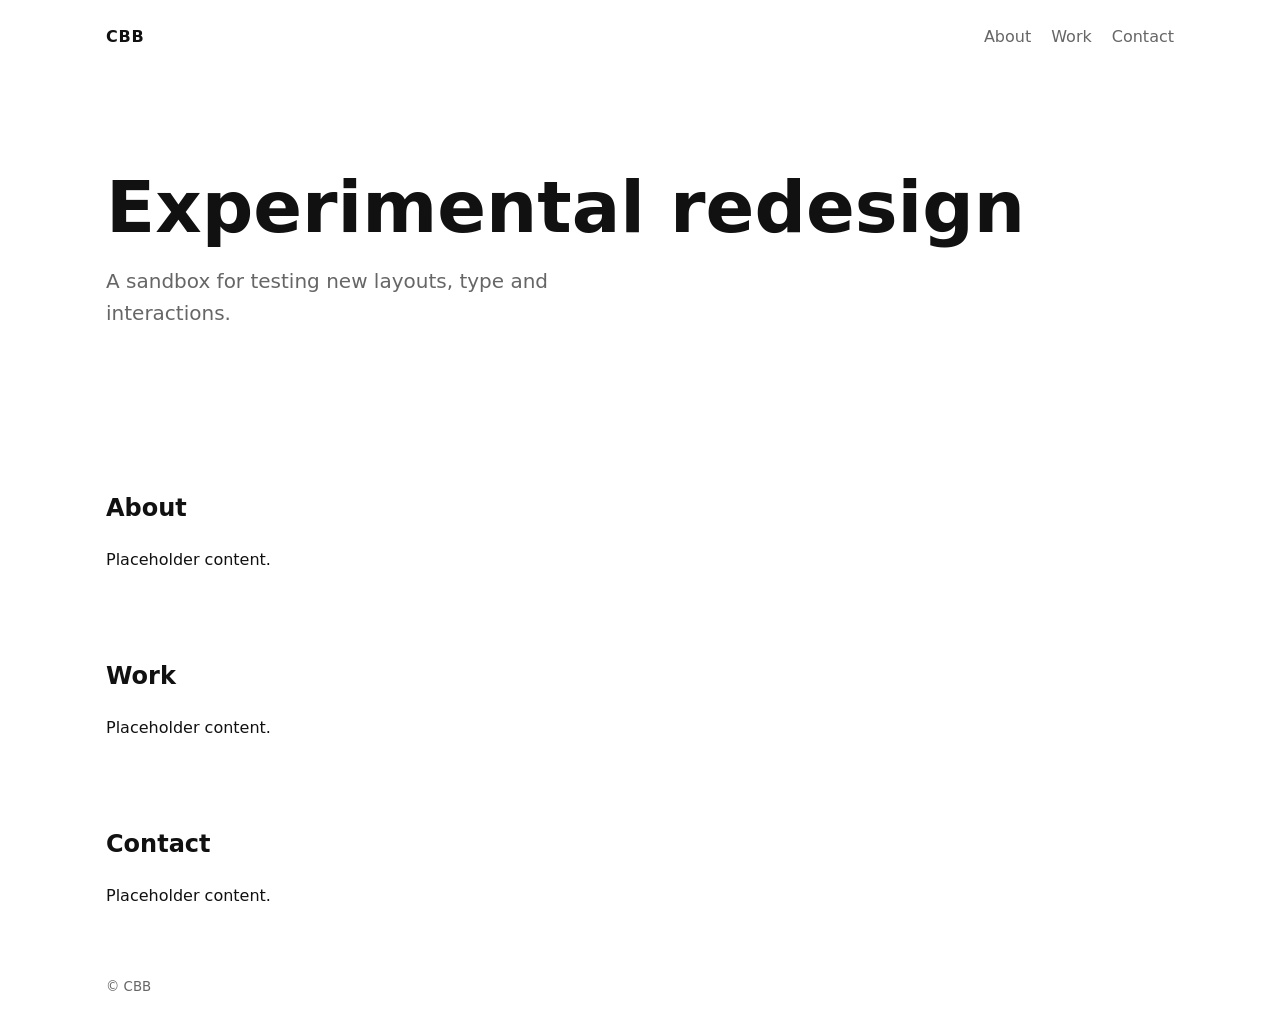
==== index.html @ b28c10e6 "Add starter scaffold for CBB redesign Co-Authored-By: Claude Opus 5.5 <noreply@anthropic.com> Claude" ====
<!doctype html>
<html lang="en">
<head>
  <meta charset="utf-8">
  <meta name="viewport" content="width=device-width, initial-scale=1">
  <title>CBB — Redesign</title>
  <meta name="description" content="Experimental website redesign.">
  <link rel="stylesheet" href="assets/css/styles.css">
</head>
<body>
  <header class="site-header">
    <a class="logo" href="/">CBB</a>
    <nav>
      <a href="#about">About</a>
      <a href="#work">Work</a>
      <a href="#contact">Contact</a>
    </nav>
  </header>

  <main>
    <section class="hero">
      <h1>Experimental redesign</h1>
      <p>A sandbox for testing new layouts, type and interactions.</p>
    </section>
    <section id="about" class="section"><h2>About</h2><p>Placeholder content.</p></section>
    <section id="work" class="section"><h2>Work</h2><p>Placeholder content.</p></section>
    <section id="contact" class="section"><h2>Contact</h2><p>Placeholder content.</p></section>
  </main>

  <footer class="site-footer"><small>&copy; <span id="year"></span> CBB</small></footer>
  <script src="assets/js/main.js" defer></script>
</body>
</html>
---- assets/css/styles.css ----
:root {
  --bg: #ffffff;
  --fg: #111111;
  --muted: #666666;
  --accent: #3a5bff;
  --max: 1100px;
  --font: system-ui, -apple-system, "Segoe UI", Roboto, sans-serif;
}
@media (prefers-color-scheme: dark) {
  :root { --bg: #0f0f10; --fg: #f2f2f2; --muted: #9a9a9a; }
}
*, *::before, *::after { box-sizing: border-box; }
body { margin: 0; font-family: var(--font); background: var(--bg); color: var(--fg); line-height: 1.6; }
a { color: inherit; }
.site-header, .section, .hero, .site-footer { max-width: var(--max); margin: 0 auto; padding: 1.5rem 1rem; }
.site-header { display: flex; justify-content: space-between; align-items: center; }
.site-header nav { display: flex; gap: 1.25rem; }
.site-header nav a { text-decoration: none; color: var(--muted); }
.site-header nav a:hover { color: var(--accent); }
.logo { font-weight: 800; text-decoration: none; letter-spacing: .05em; }
.hero { padding-block: 6rem; }
.hero h1 { font-size: clamp(2.25rem, 6vw, 4.5rem); line-height: 1.05; margin: 0 0 1rem; }
.hero p { color: var(--muted); font-size: 1.25rem; max-width: 40ch; }
.site-footer { color: var(--muted); }
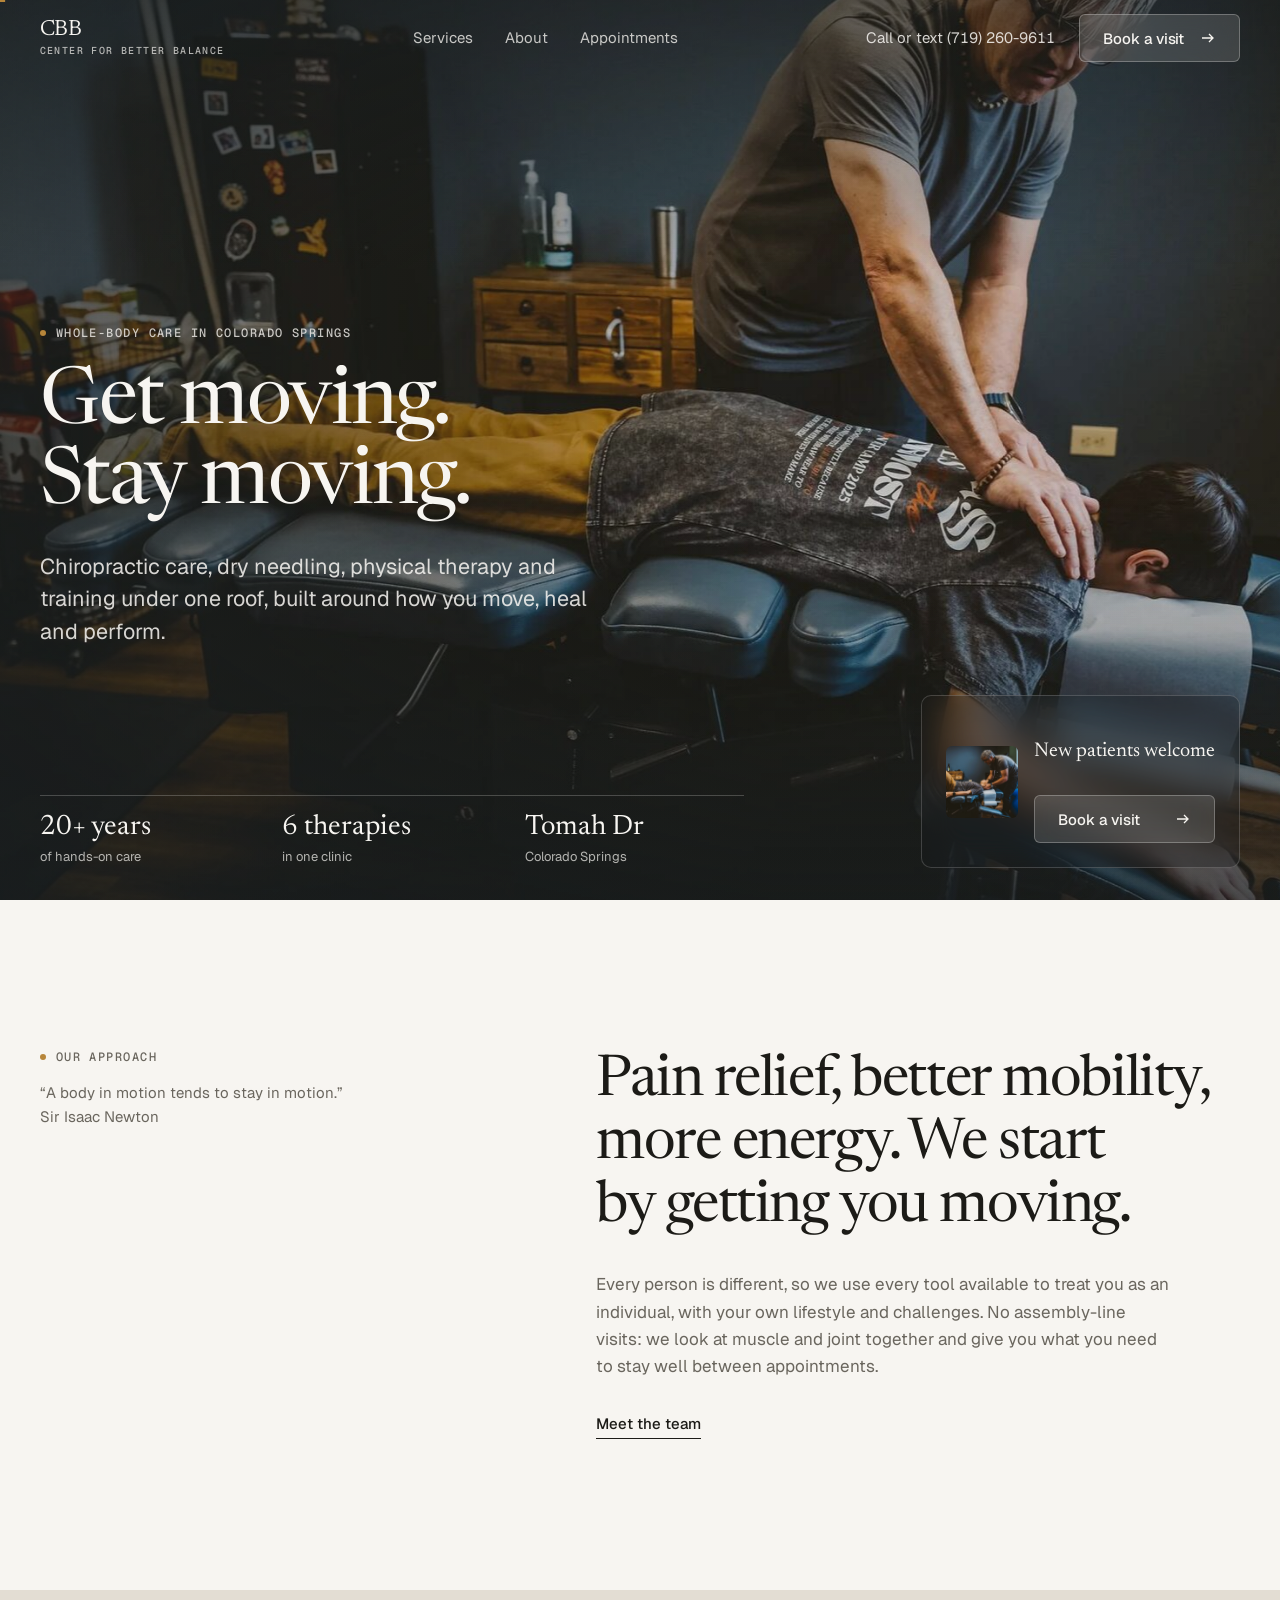
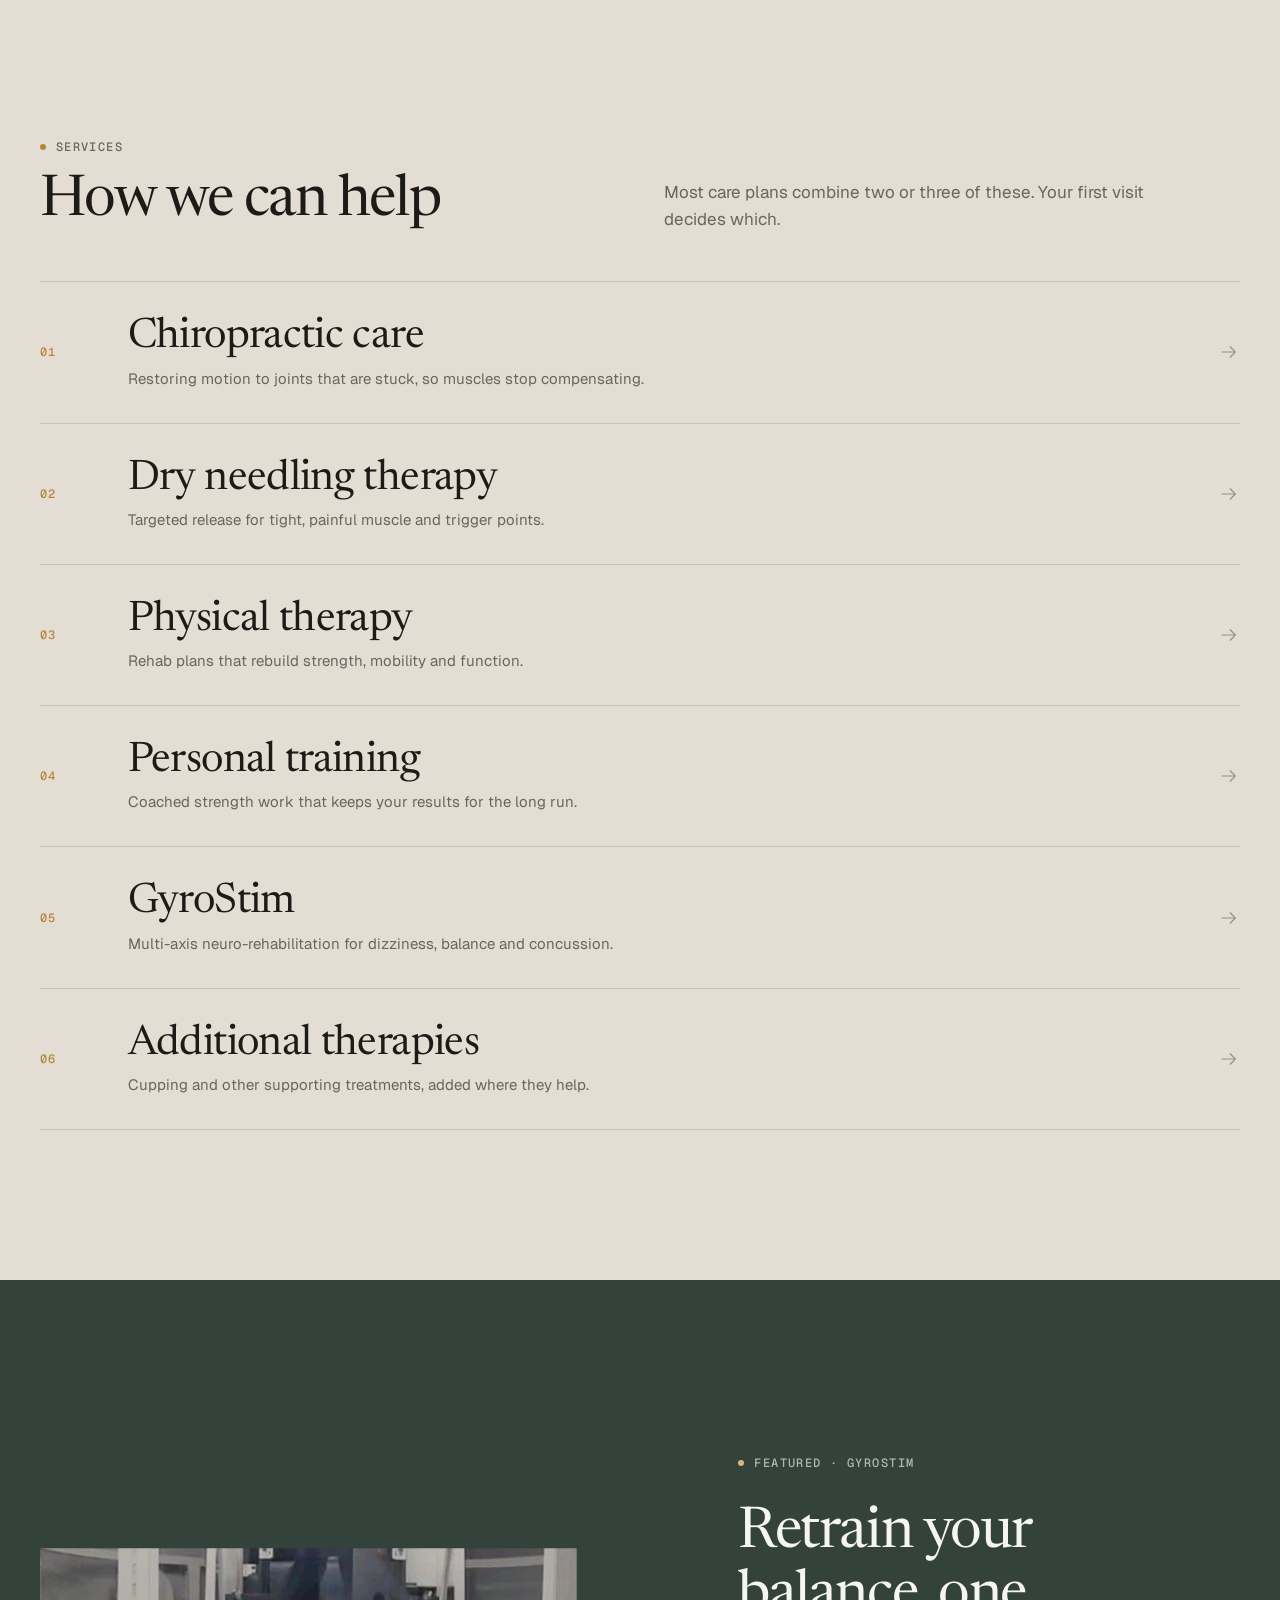
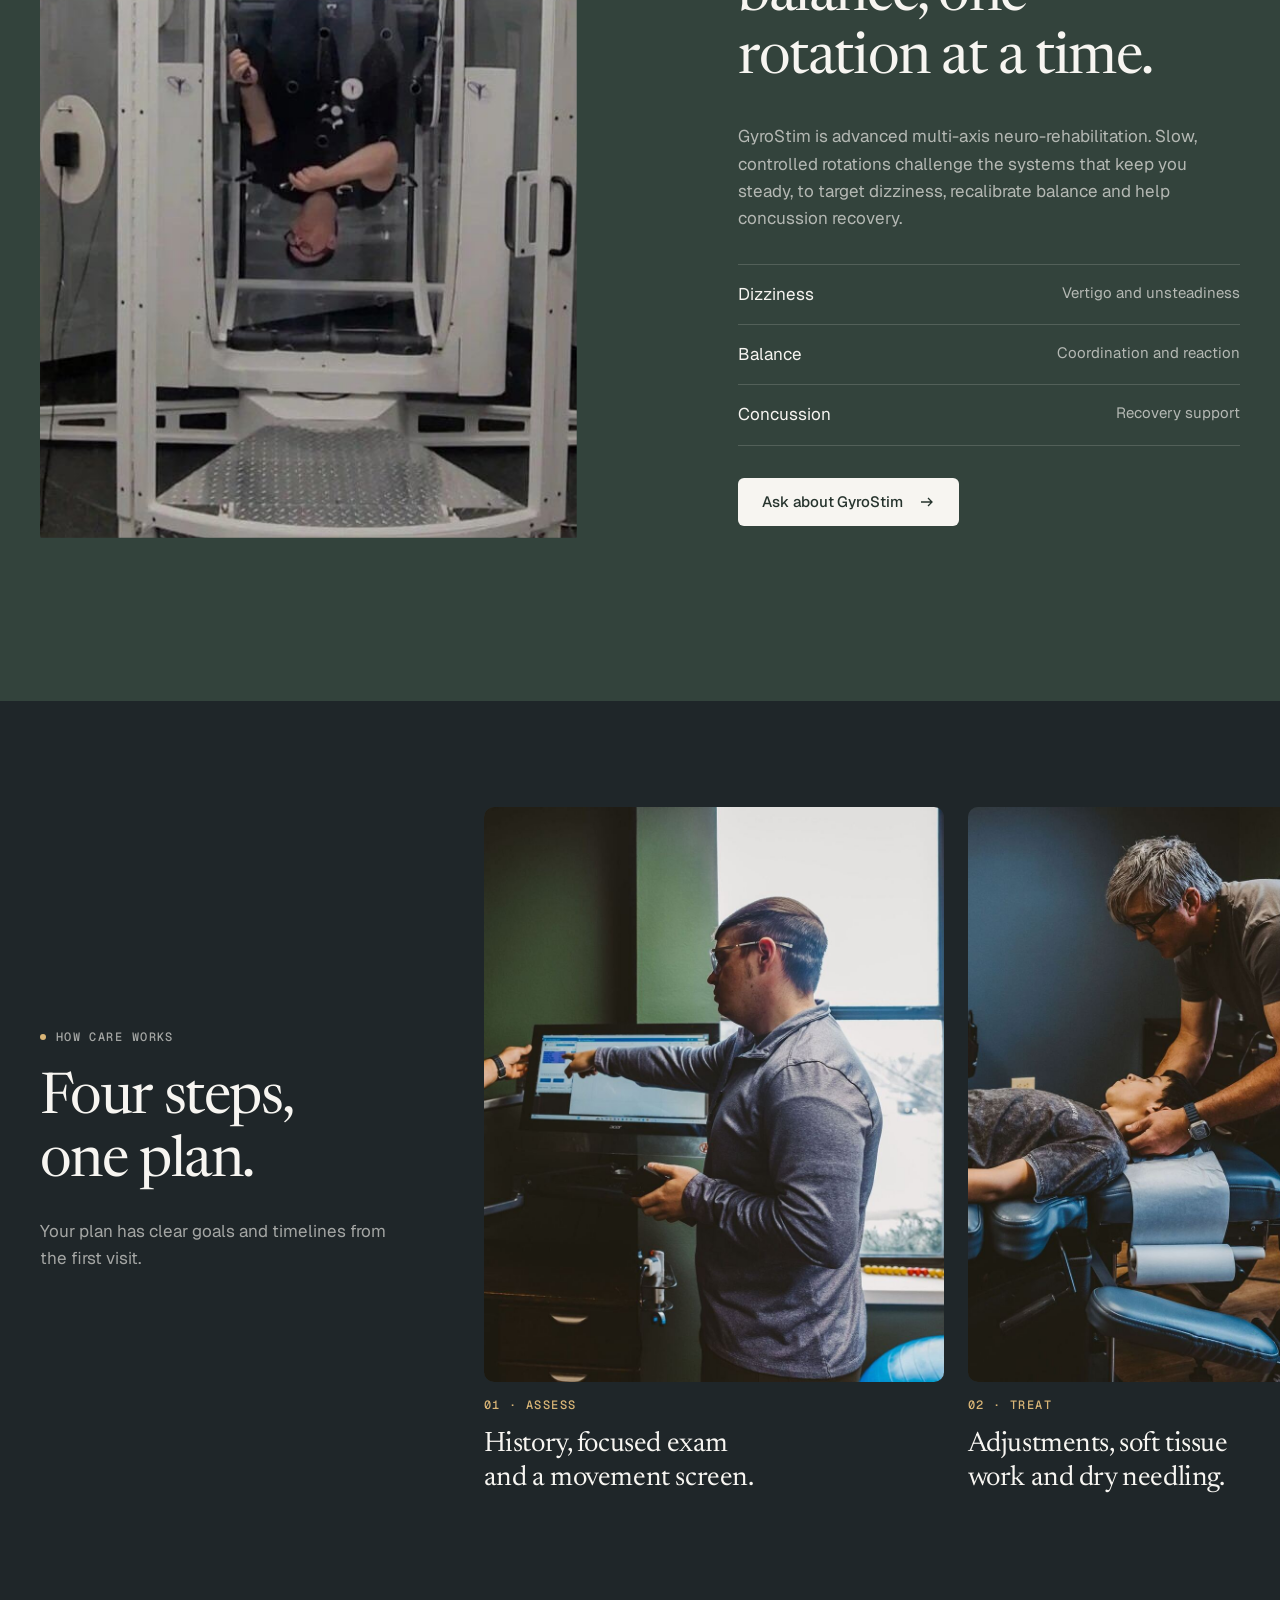
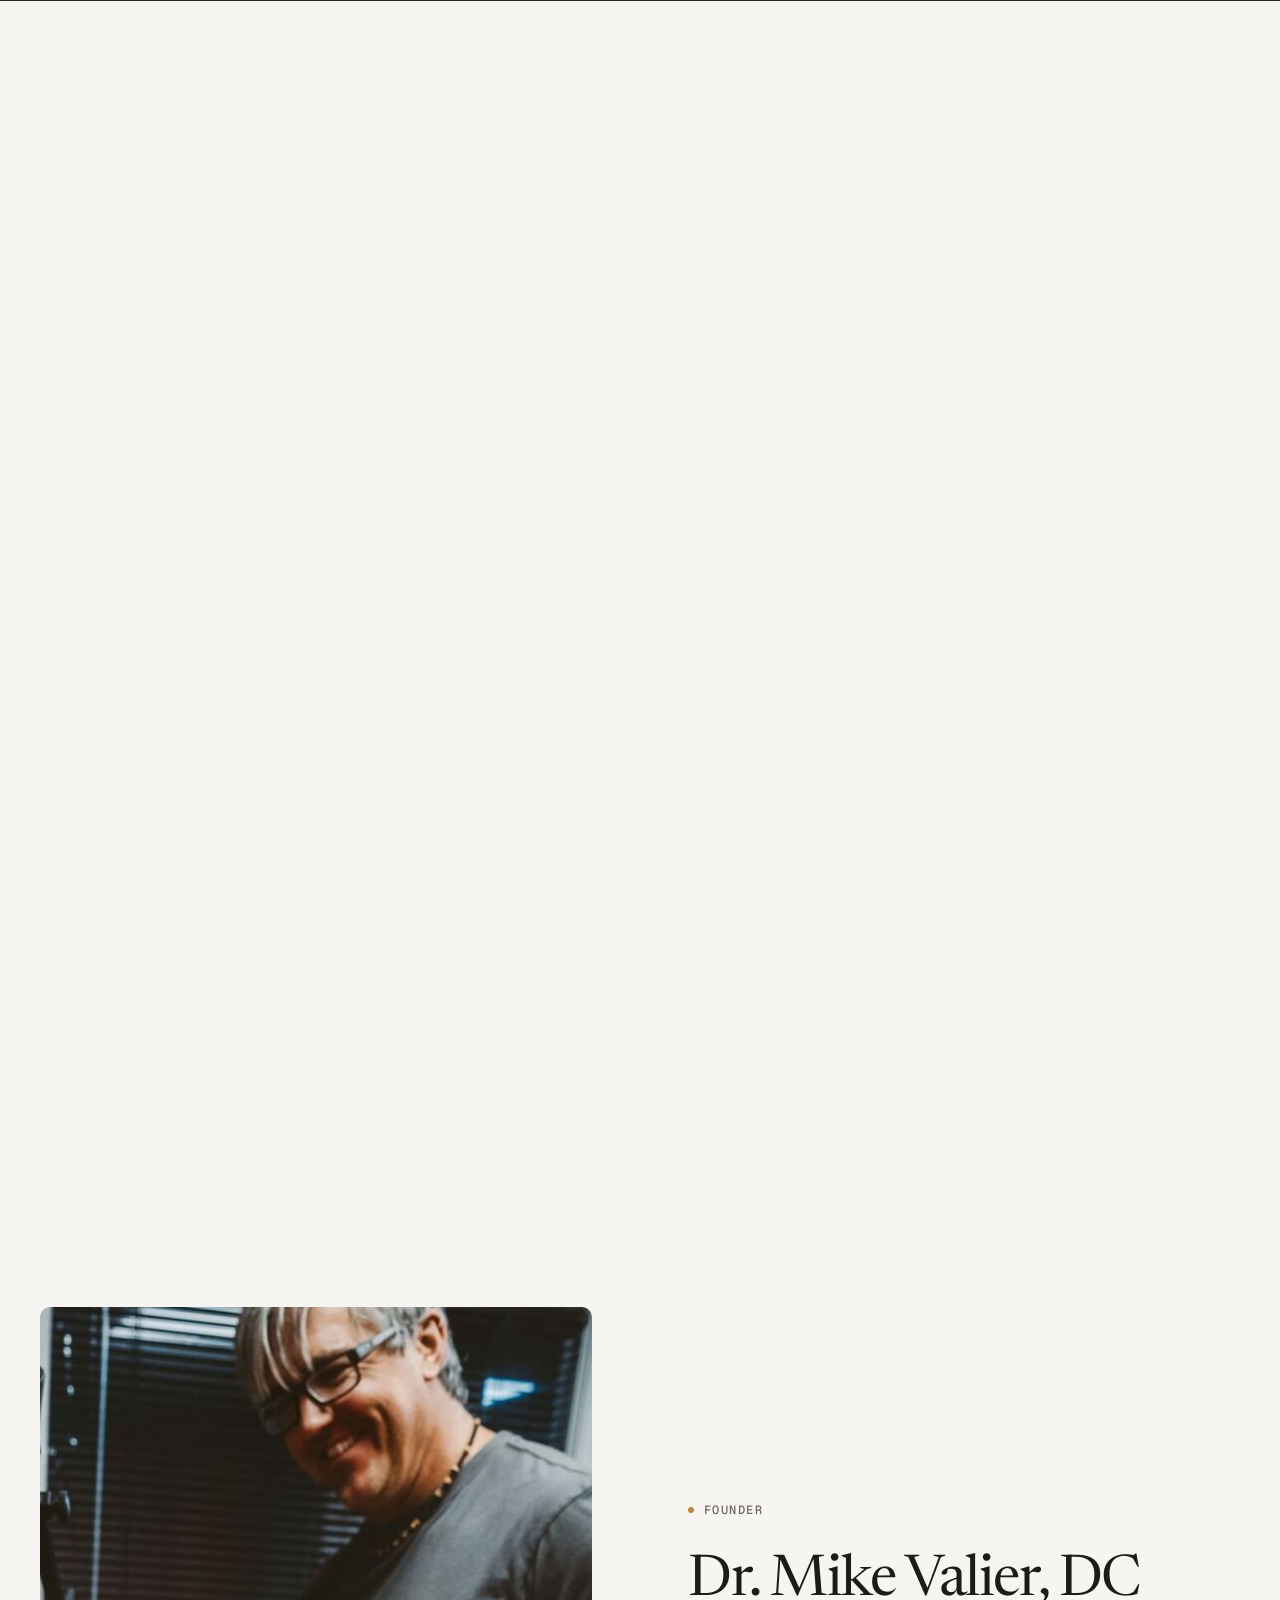
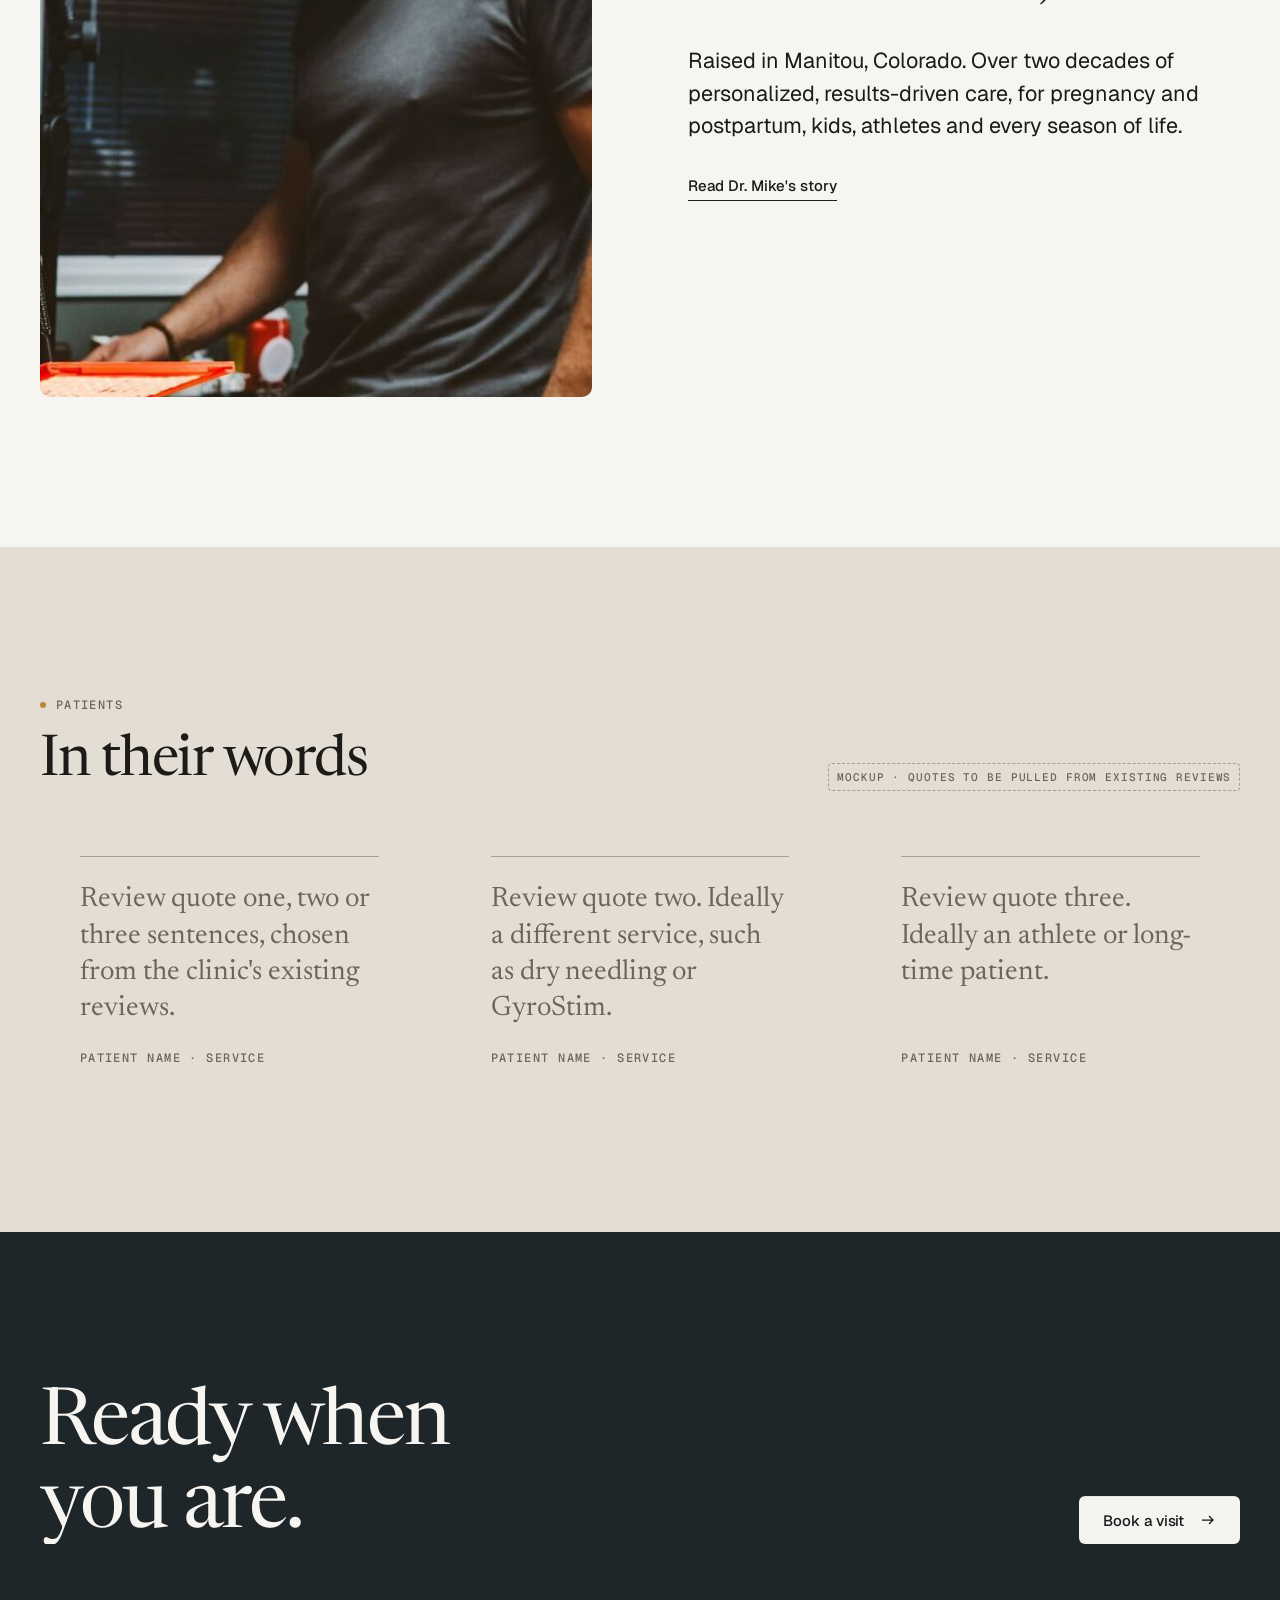
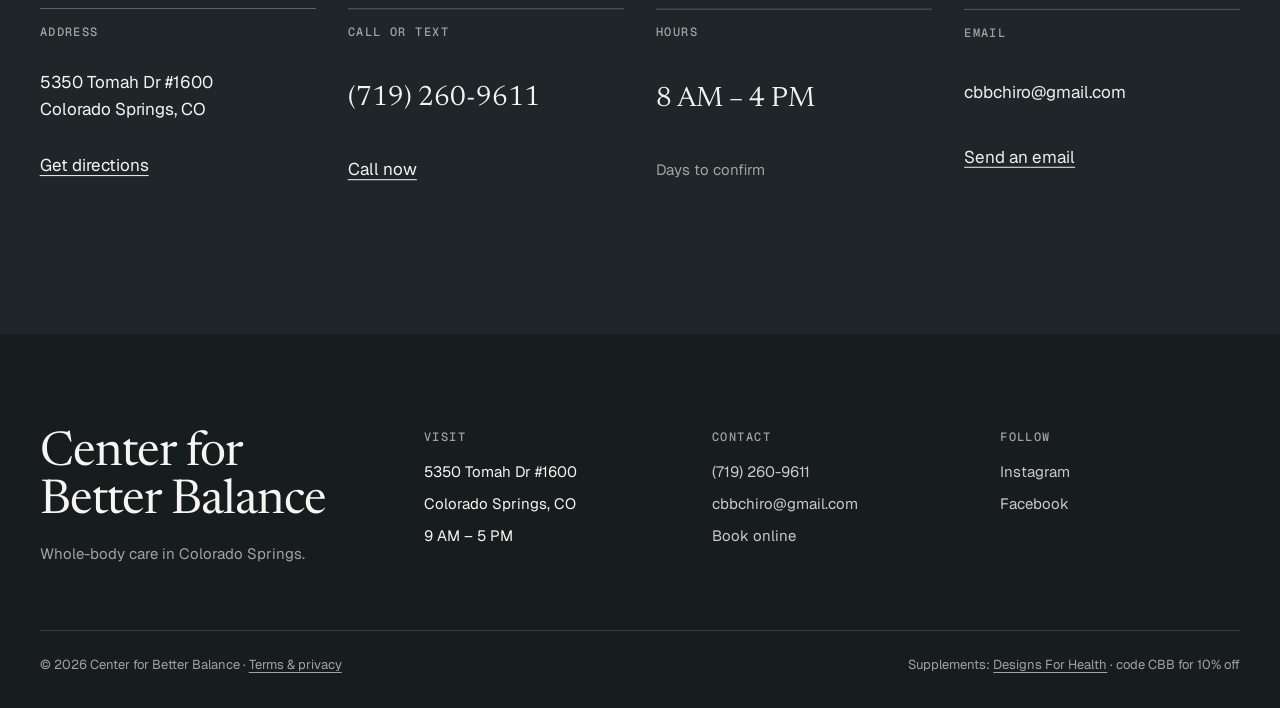
==== commit 3ca5a0e3: "Mock up Home, About and Appointments pages Built from the planning decisions: still-photo hero, serv" ====
--- a/index.html
+++ b/index.html
@@ -1,33 +1,208 @@
 <!doctype html>
-<html lang="en">
+<html lang="en" class="js-motion">
 <head>
   <meta charset="utf-8">
   <meta name="viewport" content="width=device-width, initial-scale=1">
-  <title>CBB — Redesign</title>
-  <meta name="description" content="Experimental website redesign.">
-  <link rel="stylesheet" href="assets/css/styles.css">
+  <title>Center for Better Balance · Colorado Springs</title>
+  <meta name="description" content="Whole-body chiropractic care, dry needling, physical therapy and personal training in Colorado Springs.">
+  <meta name="robots" content="noindex">
+  <link rel="preconnect" href="https://fonts.googleapis.com">
+  <link rel="preconnect" href="https://fonts.gstatic.com" crossorigin>
+  <link href="https://fonts.googleapis.com/css2?family=Geist:wght@400;500&family=Geist+Mono:wght@500&family=Newsreader:ital,opsz,wght@0,6..72,400;1,6..72,400&display=swap" rel="stylesheet">
+  <link rel="stylesheet" href="/assets/vendor/lenis.css">
+  <link rel="stylesheet" href="/assets/css/tokens.css">
+  <link rel="stylesheet" href="/assets/css/base.css">
+  <link rel="stylesheet" href="/assets/css/site.css">
+  <script>setTimeout(() => { if (!window.CBBMotionReady) document.documentElement.classList.remove('js-motion'); }, 2500);</script>
 </head>
 <body>
-  <header class="site-header">
-    <a class="logo" href="/">CBB</a>
-    <nav>
-      <a href="#about">About</a>
-      <a href="#work">Work</a>
-      <a href="#contact">Contact</a>
+  <a class="skip" href="#main">Skip to content</a>
+  <div class="progress" aria-hidden="true"></div>
+
+  <header class="nav nav--on-dark">
+    <a class="nav__brand" href="/">CBB<small>Center for Better Balance</small></a>
+    <nav class="nav__links" aria-label="Main">
+      <a href="/#services">Services</a>
+      <a href="/about">About</a>
+      <a href="/appointments">Appointments</a>
     </nav>
+    <div class="nav__right">
+      <a class="nav__phone" href="tel:+17192609611">Call or text (719) 260-9611</a>
+      <a class="btn btn--glass" href="/appointments#book">Book a visit <svg class="btn__icon" viewBox="0 0 16 16" fill="none" stroke="currentColor" stroke-width="1.3" aria-hidden="true"><path d="M2 8h11M9 4l4 4-4 4"/></svg></a>
+      <button class="nav__menu" type="button" aria-label="Menu" aria-expanded="false" aria-controls="drawer"><span></span></button>
+    </div>
   </header>
-
-  <main>
+  <div class="drawer" id="drawer">
+    <nav aria-label="Mobile">
+      <a href="/">Home</a><a href="/#services">Services</a><a href="/about">About</a><a href="/appointments">Appointments</a>
+    </nav>
+    <div class="drawer__foot">
+      <a class="btn" href="/appointments#book" style="--_bg: var(--plaster-50); --_fg: var(--ink-900)">Book a visit <svg class="btn__icon" viewBox="0 0 16 16" fill="none" stroke="currentColor" stroke-width="1.3" aria-hidden="true"><path d="M2 8h11M9 4l4 4-4 4"/></svg></a>
+      <a class="t-lead" href="tel:+17192609611" style="color: inherit">Call or text (719) 260-9611</a>
+    </div>
+  </div>
+
+  <main id="main">
+    <!-- 01 HERO -->
     <section class="hero">
-      <h1>Experimental redesign</h1>
-      <p>A sandbox for testing new layouts, type and interactions.</p>
-    </section>
-    <section id="about" class="section"><h2>About</h2><p>Placeholder content.</p></section>
-    <section id="work" class="section"><h2>Work</h2><p>Placeholder content.</p></section>
-    <section id="contact" class="section"><h2>Contact</h2><p>Placeholder content.</p></section>
+      <div class="hero__media"><img data-parallax="0.1" src="/assets/img/interior/table-adjust.jpg" alt="Dr. Mike Valier adjusting a patient's back on a navy treatment table"></div>
+      <div class="container hero__inner">
+        <div class="hero__copy">
+          <p class="t-label t-label--accent" data-reveal>Whole-body care in Colorado Springs</p>
+          <h1 class="t-hero" data-split>Get moving.<br>Stay moving.</h1>
+          <p class="t-lead" data-reveal data-delay=".35">Chiropractic care, dry needling, physical therapy and training under one roof, built around how you move, heal and perform.</p>
+        </div>
+        <div class="hero__foot">
+          <div class="facts" data-reveal-group>
+            <div class="fact" data-reveal><span class="fact__v">20+ years</span><span class="fact__k">of hands-on care</span></div>
+            <div class="fact" data-reveal><span class="fact__v">6 therapies</span><span class="fact__k">in one clinic</span></div>
+            <div class="fact" data-reveal><span class="fact__v">Tomah Dr</span><span class="fact__k">Colorado Springs</span></div>
+          </div>
+          <div class="glass invite" data-reveal data-delay=".5">
+            <div class="invite__thumb"><img src="/assets/img/interior/neck-adjust.jpg" alt=""></div>
+            <div class="invite__body">
+              <p class="invite__title">New patients welcome</p>
+              <a class="btn btn--glass" href="/appointments#book">Book a visit <svg class="btn__icon" viewBox="0 0 16 16" fill="none" stroke="currentColor" stroke-width="1.3" aria-hidden="true"><path d="M2 8h11M9 4l4 4-4 4"/></svg></a>
+            </div>
+          </div>
+        </div>
+      </div>
+    </section>
+
+    <!-- 02 PROMISE -->
+    <section class="section">
+      <div class="container split">
+        <div class="split__aside">
+          <p class="t-label t-label--accent" data-reveal>Our approach</p>
+          <p class="t-small" data-reveal>“A body in motion tends to stay in motion.”<br>Sir Isaac Newton</p>
+        </div>
+        <div class="stack" style="--stack: var(--space-6)">
+          <h2 class="t-h1" data-split>Pain relief, better mobility, more energy. We start by getting you moving.</h2>
+          <p class="t-body" data-reveal>Every person is different, so we use every tool available to treat you as an individual, with your own lifestyle and challenges. No assembly-line visits: we look at muscle and joint together and give you what you need to stay well between appointments.</p>
+          <a class="link" href="/about" data-reveal>Meet the team</a>
+        </div>
+      </div>
+    </section>
+
+    <!-- 03 SERVICES -->
+    <section class="section theme-linen" id="services">
+      <div class="container">
+        <div class="eyebrow-row">
+          <div class="stack" style="--stack: var(--space-4)"><p class="t-label t-label--accent">Services</p><h2 class="t-h1" data-split>How we can help</h2></div>
+          <p class="t-body" data-reveal>Most care plans combine two or three of these. Your first visit decides which.</p>
+        </div>
+        <ul class="index-list" data-index-preview>
+          <li><a class="index-row" href="/chiropractic-care" data-image="/assets/img/interior/table-adjust.jpg"><span class="index-row__num">01</span><span class="index-row__body"><h3 class="index-row__title">Chiropractic care</h3><p class="index-row__desc">Restoring motion to joints that are stuck, so muscles stop compensating.</p></span><svg class="index-row__arrow" viewBox="0 0 24 24" fill="none" stroke="currentColor" stroke-width="1.2" aria-hidden="true"><path d="M4 12h15M13 6l6 6-6 6"/></svg></a></li>
+          <li><a class="index-row" href="/dry-needling" data-image="/assets/img/interior/dry-needling.jpg"><span class="index-row__num">02</span><span class="index-row__body"><h3 class="index-row__title">Dry needling therapy</h3><p class="index-row__desc">Targeted release for tight, painful muscle and trigger points.</p></span><svg class="index-row__arrow" viewBox="0 0 24 24" fill="none" stroke="currentColor" stroke-width="1.2" aria-hidden="true"><path d="M4 12h15M13 6l6 6-6 6"/></svg></a></li>
+          <li><a class="index-row" href="/physical-therapy" data-image="/assets/img/interior/consult-screen.jpg"><span class="index-row__num">03</span><span class="index-row__body"><h3 class="index-row__title">Physical therapy</h3><p class="index-row__desc">Rehab plans that rebuild strength, mobility and function.</p></span><svg class="index-row__arrow" viewBox="0 0 24 24" fill="none" stroke="currentColor" stroke-width="1.2" aria-hidden="true"><path d="M4 12h15M13 6l6 6-6 6"/></svg></a></li>
+          <li><a class="index-row" href="/personal-training" data-image="/assets/img/interior/strength-dumbbell.jpg"><span class="index-row__num">04</span><span class="index-row__body"><h3 class="index-row__title">Personal training</h3><p class="index-row__desc">Coached strength work that keeps your results for the long run.</p></span><svg class="index-row__arrow" viewBox="0 0 24 24" fill="none" stroke="currentColor" stroke-width="1.2" aria-hidden="true"><path d="M4 12h15M13 6l6 6-6 6"/></svg></a></li>
+          <li><a class="index-row" href="#gyrostim" data-image="/assets/img/interior/gyrostim.jpg"><span class="index-row__num">05</span><span class="index-row__body"><h3 class="index-row__title">GyroStim</h3><p class="index-row__desc">Multi-axis neuro-rehabilitation for dizziness, balance and concussion.</p></span><svg class="index-row__arrow" viewBox="0 0 24 24" fill="none" stroke="currentColor" stroke-width="1.2" aria-hidden="true"><path d="M4 12h15M13 6l6 6-6 6"/></svg></a></li>
+          <li><a class="index-row" href="/additional-therapies" data-image="/assets/img/interior/neck-adjust.jpg"><span class="index-row__num">06</span><span class="index-row__body"><h3 class="index-row__title">Additional therapies</h3><p class="index-row__desc">Cupping and other supporting treatments, added where they help.</p></span><svg class="index-row__arrow" viewBox="0 0 24 24" fill="none" stroke="currentColor" stroke-width="1.2" aria-hidden="true"><path d="M4 12h15M13 6l6 6-6 6"/></svg></a></li>
+        </ul>
+      </div>
+    </section>
+
+    <!-- 04 GYROSTIM -->
+    <section class="section theme-spruce" id="gyrostim">
+      <div class="container feature">
+        <div class="feature__media" data-clip><img src="/assets/img/interior/gyrostim.jpg" alt="A patient seated in the GyroStim multi-axis chair"></div>
+        <div class="stack" style="--stack: var(--space-6)">
+          <p class="t-label t-label--accent" data-reveal>Featured · GyroStim</p>
+          <h2 class="t-h1" data-split>Retrain your balance, one rotation at a time.</h2>
+          <p class="t-body" data-reveal>GyroStim is advanced multi-axis neuro-rehabilitation. Slow, controlled rotations challenge the systems that keep you steady, to target dizziness, recalibrate balance and help concussion recovery.</p>
+          <ul class="ticks" data-reveal>
+            <li><span>Dizziness</span><span>Vertigo and unsteadiness</span></li>
+            <li><span>Balance</span><span>Coordination and reaction</span></li>
+            <li><span>Concussion</span><span>Recovery support</span></li>
+          </ul>
+          <div><a class="btn" href="/appointments#book" data-reveal>Ask about GyroStim <svg class="btn__icon" viewBox="0 0 16 16" fill="none" stroke="currentColor" stroke-width="1.3" aria-hidden="true"><path d="M2 8h11M9 4l4 4-4 4"/></svg></a></div>
+        </div>
+      </div>
+    </section>
+
+    <!-- 05 HOW CARE WORKS -->
+    <section class="theme-dark hz" data-horizontal>
+      <div class="hz__track" data-track>
+        <div class="hz__intro">
+          <p class="t-label t-label--accent">How care works</p>
+          <h2 class="t-h1">Four steps, one plan.</h2>
+          <p class="t-body">Your plan has clear goals and timelines from the first visit.</p>
+        </div>
+        <div class="hz__item"><div class="media"><img src="/assets/img/interior/consult-screen.jpg" alt="Reviewing assessment results on screen" style="object-position: 65% 50%"></div><p class="t-label">01 · Assess</p><p class="t-h3">History, focused exam and a movement screen.</p></div>
+        <div class="hz__item"><div class="media"><img src="/assets/img/interior/neck-adjust.jpg" alt="Dr. Mike adjusting a patient's neck" style="object-position: 70% 50%"></div><p class="t-label">02 · Treat</p><p class="t-h3">Adjustments, soft tissue work and dry needling.</p></div>
+        <div class="hz__item"><div class="media"><img src="/assets/img/interior/gym-lunge.jpg" alt="A patient training in the clinic gym"></div><p class="t-label">03 · Strengthen</p><p class="t-h3">Rehab and training so results hold.</p></div>
+        <div class="hz__item"><div class="media"><img src="/assets/img/interior/strength-dumbbell.jpg" alt="A patient doing a dumbbell row"></div><p class="t-label">04 · Stay moving</p><p class="t-h3">A plan for life outside the clinic.</p></div>
+      </div>
+    </section>
+
+    <!-- 06 MEET DR. MIKE -->
+    <section class="section">
+      <div class="container split split--even">
+        <div class="media media--portrait"><img data-parallax="0.12" src="/assets/img/team/mike.jpg" alt="Dr. Mike Valier smiling in a treatment room"></div>
+        <div class="stack" style="--stack: var(--space-6); align-self: center">
+          <p class="t-label t-label--accent" data-reveal>Founder</p>
+          <h2 class="t-h1" data-split>Dr. Mike Valier, DC</h2>
+          <p class="t-lead" data-reveal>Raised in Manitou, Colorado. Over two decades of personalized, results-driven care, for pregnancy and postpartum, kids, athletes and every season of life.</p>
+          <a class="link" href="/about" data-reveal>Read Dr. Mike's story</a>
+        </div>
+      </div>
+    </section>
+
+    <!-- 07 REVIEWS -->
+    <section class="section theme-linen">
+      <div class="container">
+        <div class="eyebrow-row">
+          <div class="stack" style="--stack: var(--space-4)"><p class="t-label t-label--accent">Patients</p><h2 class="t-h1" data-split>In their words</h2></div>
+          <span class="mock-note">Mockup · quotes to be pulled from existing reviews</span>
+        </div>
+        <div class="quotes" data-reveal-group>
+          <figure class="quote-card" data-reveal><p>Review quote one, two or three sentences, chosen from the clinic's existing reviews.</p><figcaption class="t-label">Patient name · Service</figcaption></figure>
+          <figure class="quote-card" data-reveal><p>Review quote two. Ideally a different service, such as dry needling or GyroStim.</p><figcaption class="t-label">Patient name · Service</figcaption></figure>
+          <figure class="quote-card" data-reveal><p>Review quote three. Ideally an athlete or long-time patient.</p><figcaption class="t-label">Patient name · Service</figcaption></figure>
+        </div>
+      </div>
+    </section>
+
+    <!-- 08 VISIT -->
+    <section class="section theme-dark">
+      <div class="container visit">
+        <div class="visit__head">
+          <h2 class="t-hero" data-split>Ready when<br>you are.</h2>
+          <a class="btn" href="/appointments#book" data-reveal>Book a visit <svg class="btn__icon" viewBox="0 0 16 16" fill="none" stroke="currentColor" stroke-width="1.3" aria-hidden="true"><path d="M2 8h11M9 4l4 4-4 4"/></svg></a>
+        </div>
+        <div class="visit__grid" data-reveal-group>
+          <div class="visit__item" data-reveal><span class="t-label">Address</span><p>5350 Tomah Dr #1600<br>Colorado Springs, CO</p><a href="https://www.google.com/maps/search/?api=1&query=5350+Tomah+Dr+%231600+Colorado+Springs+CO" target="_blank" rel="noopener">Get directions</a></div>
+          <div class="visit__item" data-reveal><span class="t-label">Call or text</span><p class="t-num" style="font-size: var(--text-h3)">(719) 260-9611</p><a href="tel:+17192609611">Call now</a></div>
+          <div class="visit__item" data-reveal><span class="t-label">Hours</span><p class="t-num" style="font-size: var(--text-h3)"><span data-count="9">9</span> AM – <span data-count="5">5</span> PM</p><span class="t-small">Days to confirm</span></div>
+          <div class="visit__item" data-reveal><span class="t-label">Email</span><p>cbbchiro@gmail.com</p><a href="mailto:cbbchiro@gmail.com">Send an email</a></div>
+        </div>
+      </div>
+    </section>
   </main>
 
-  <footer class="site-footer"><small>&copy; <span id="year"></span> CBB</small></footer>
-  <script src="assets/js/main.js" defer></script>
+  <footer class="footer theme-dark">
+    <div class="container">
+      <div class="footer__top">
+        <div class="stack" style="--stack: var(--space-4)">
+          <p class="footer__mark">Center for<br>Better Balance</p>
+          <p class="t-small">Whole-body care in Colorado Springs.</p>
+        </div>
+        <div><h4 class="t-label">Visit</h4><ul><li>5350 Tomah Dr #1600</li><li>Colorado Springs, CO</li><li>9 AM – 5 PM</li></ul></div>
+        <div><h4 class="t-label">Contact</h4><ul><li><a href="tel:+17192609611">(719) 260-9611</a></li><li><a href="mailto:cbbchiro@gmail.com">cbbchiro@gmail.com</a></li><li><a href="/appointments#book">Book online</a></li></ul></div>
+        <div><h4 class="t-label">Follow</h4><ul><li><a href="https://www.instagram.com/cbbchiropractic" target="_blank" rel="noopener">Instagram</a></li><li><a href="https://www.facebook.com/profile.php?id=100095626749302" target="_blank" rel="noopener">Facebook</a></li></ul></div>
+      </div>
+      <div class="footer__bottom">
+        <span>© <span data-year>2026</span> Center for Better Balance · <a href="/terms-and-conditions">Terms & privacy</a></span>
+        <span>Supplements: <a href="https://www.designsforhealth.com/u/michaelvalier" target="_blank" rel="noopener">Designs For Health</a> · code CBB for 10% off</span>
+      </div>
+    </div>
+  </footer>
+
+  <script src="/assets/vendor/gsap.min.js"></script>
+  <script src="/assets/vendor/ScrollTrigger.min.js"></script>
+  <script src="/assets/vendor/SplitText.min.js"></script>
+  <script src="/assets/vendor/lenis.min.js"></script>
+  <script src="/assets/js/motion.js"></script>
+  <script src="/assets/js/site.js"></script>
 </body>
 </html>
--- a/assets/vendor/lenis.css
+++ b/assets/vendor/lenis.css
@@ -0,0 +1 @@
+html.lenis,html.lenis body{height:auto}.lenis.lenis-smooth [data-lenis-prevent]{overscroll-behavior:contain}.lenis.lenis-stopped{overflow:clip}.lenis.lenis-smooth iframe{pointer-events:none}
--- a/assets/css/tokens.css
+++ b/assets/css/tokens.css
@@ -0,0 +1,145 @@
+/* =========================================================================
+   CBB Design Tokens
+   Palette sampled from the clinic interior: slate & spruce walls, walnut
+   floors and cabinetry, navy leather tables, ochre accents, plaster light.
+   ========================================================================= */
+
+:root {
+  /* ---- Raw palette -------------------------------------------------- */
+  --plaster-50:  #F7F5F1;   /* page canvas */
+  --plaster-100: #EFEBE4;   /* raised light surface */
+  --plaster-200: #E3DDD3;   /* linen band / hover */
+  --plaster-300: #CFC7BA;   /* strong rule on light */
+
+  --slate-950: #171C1E;     /* deepest chapter */
+  --slate-900: #1F2629;     /* dark chapter canvas */
+  --slate-800: #2B3437;     /* raised dark surface */
+  --slate-700: #3B474C;     /* the treatment-room wall */
+  --slate-400: #7F9396;     /* window light / mist */
+  --slate-200: #C3CCCC;
+
+  --spruce-800: #26332D;
+  --spruce-700: #33433C;    /* the green consult wall */
+  --spruce-200: #CDD5CB;
+  --spruce-100: #E1E6DE;
+
+  --walnut-700: #4A2E1D;
+  --walnut-500: #7A5236;    /* floors & cabinetry */
+  --walnut-300: #B38E6E;
+
+  --leather-700: #233A4E;   /* navy treatment tables */
+  --leather-500: #2F4D66;
+
+  --ochre-500: #B7863A;     /* signal accent, use sparingly */
+  --ochre-300: #D9B576;
+
+  --ink-900: #1C1B17;       /* warm near-black text */
+  --ink-700: #3A3833;
+  --ink-500: #6A665E;
+
+  /* ---- Semantic roles (light context = default) --------------------- */
+  --color-bg:          var(--plaster-50);
+  --color-surface:     var(--plaster-100);
+  --color-surface-2:   var(--plaster-200);
+  --color-text:        var(--ink-900);
+  --color-text-muted:  var(--ink-500);
+  --color-rule:        rgb(28 27 23 / 0.14);
+  --color-rule-strong: rgb(28 27 23 / 0.32);
+  --color-action:      var(--ink-900);
+  --color-action-text: var(--plaster-50);
+  --color-action-hover:var(--slate-700);
+  --color-accent:      var(--ochre-500);   /* marks, dots, numerals — never body text on light */
+  --color-focus:       var(--leather-500);
+
+  /* ---- Typography --------------------------------------------------- */
+  --font-display: "Newsreader", "Iowan Old Style", Georgia, serif;
+  --font-sans:    "Geist", "Inter", system-ui, -apple-system, sans-serif;
+  --font-mono:    "Geist Mono", ui-monospace, "SF Mono", Menlo, monospace;
+
+  /* Fluid scale: min @ 375px → max @ 1440px */
+  --text-mega:  clamp(3.25rem, 1.6rem + 7vw, 8rem);      /* 52 → 128 */
+  --text-hero:  clamp(2.5rem, 1.5rem + 4.3vw, 5.25rem);  /* 40 → 84  */
+  --text-h1:    clamp(2.125rem, 1.5rem + 2.6vw, 3.75rem);/* 34 → 60  */
+  --text-h2:    clamp(1.75rem, 1.35rem + 1.6vw, 2.75rem);/* 28 → 44  */
+  --text-h3:    clamp(1.375rem, 1.2rem + 0.7vw, 1.75rem);/* 22 → 28  */
+  --text-lead:  clamp(1.125rem, 1.03rem + 0.4vw, 1.375rem);/* 18 → 22 */
+  --text-body:  1.0625rem;  /* 17 */
+  --text-small: 0.9375rem;  /* 15 */
+  --text-label: 0.75rem;    /* 12, mono uppercase */
+
+  --leading-display: 1.02;
+  --leading-heading: 1.1;
+  --leading-body:    1.6;
+  --tracking-display: -0.025em;
+  --tracking-heading: -0.015em;
+  --tracking-label:   0.12em;
+
+  /* ---- Space (8pt base) --------------------------------------------- */
+  --space-1: 0.25rem;  /* 4  */
+  --space-2: 0.5rem;   /* 8  */
+  --space-3: 0.75rem;  /* 12 */
+  --space-4: 1rem;     /* 16 */
+  --space-5: 1.5rem;   /* 24 */
+  --space-6: 2rem;     /* 32 */
+  --space-7: 3rem;     /* 48 */
+  --space-8: 4rem;     /* 64 */
+  --space-9: 6rem;     /* 96 */
+  --space-10: 8rem;    /* 128 */
+  --section-y: clamp(5rem, 3rem + 8vw, 10rem);
+  --gutter:    clamp(1rem, 0.4rem + 2.6vw, 2.5rem);   /* 16 → 40 */
+  --max-w:     1360px;
+  --measure:   36rem;  /* comfortable reading width */
+
+  /* ---- Shape -------------------------------------------------------- */
+  --radius-xs: 4px;
+  --radius-sm: 6px;    /* buttons, inputs */
+  --radius-md: 10px;   /* cards, media */
+  --radius-lg: 18px;   /* large media stages */
+  --radius-full: 999px;/* dots, avatars only */
+
+  /* ---- Depth: flat by default; one soft lift for floating UI -------- */
+  --shadow-float: 0 1px 1px rgb(23 28 30 / 0.04), 0 12px 32px -12px rgb(23 28 30 / 0.28);
+  --blur-glass: blur(18px) saturate(1.2);
+
+  /* ---- Motion ------------------------------------------------------- */
+  --ease-out:    cubic-bezier(0.22, 1, 0.36, 1);     /* expo-ish settle: reveals */
+  --ease-inout:  cubic-bezier(0.65, 0, 0.35, 1);     /* image wipes, page moves */
+  --ease-ui:     cubic-bezier(0.4, 0, 0.2, 1);       /* hovers, color */
+  --dur-ui:      220ms;
+  --dur-reveal:  1100ms;
+  --dur-wipe:    1400ms;
+  --stagger:     80ms;
+}
+
+/* ---- Dark chapter context: add .theme-dark to any section ------------ */
+.theme-dark {
+  --color-bg:          var(--slate-900);
+  --color-surface:     var(--slate-800);
+  --color-surface-2:   var(--slate-700);
+  --color-text:        var(--plaster-50);
+  --color-text-muted:  rgb(247 245 241 / 0.62);
+  --color-rule:        rgb(247 245 241 / 0.14);
+  --color-rule-strong: rgb(247 245 241 / 0.32);
+  --color-action:      var(--plaster-50);
+  --color-action-text: var(--slate-950);
+  --color-action-hover:var(--ochre-300);
+  --color-accent:      var(--ochre-300);
+  --color-focus:       var(--ochre-300);
+}
+.theme-spruce {
+  --color-bg:          var(--spruce-700);
+  --color-surface:     var(--spruce-800);
+  --color-text:        var(--plaster-50);
+  --color-text-muted:  rgb(247 245 241 / 0.66);
+  --color-rule:        rgb(247 245 241 / 0.16);
+  --color-rule-strong: rgb(247 245 241 / 0.36);
+  --color-action:      var(--plaster-50);
+  --color-action-text: var(--spruce-800);
+  --color-action-hover:var(--ochre-300);
+  --color-accent:      var(--ochre-300);
+  --color-focus:       var(--ochre-300);
+}
+.theme-linen {
+  --color-bg:      var(--plaster-200);
+  --color-surface: var(--plaster-100);
+}
--- a/assets/css/base.css
+++ b/assets/css/base.css
@@ -0,0 +1,225 @@
+/* =========================================================================
+   CBB Base + Components
+   Requires tokens.css
+   ========================================================================= */
+
+/* ---- Reset ---------------------------------------------------------- */
+*, *::before, *::after { box-sizing: border-box; }
+html { -webkit-text-size-adjust: 100%; text-rendering: optimizeLegibility; }
+body {
+  margin: 0;
+  background: var(--color-bg);
+  color: var(--color-text);
+  font: 400 var(--text-body)/var(--leading-body) var(--font-sans);
+  -webkit-font-smoothing: antialiased;
+  -moz-osx-font-smoothing: grayscale;
+}
+img, video, svg { display: block; max-width: 100%; height: auto; }
+a { color: inherit; text-decoration: none; }
+button { font: inherit; color: inherit; background: none; border: 0; padding: 0; cursor: pointer; }
+:focus-visible { outline: 2px solid var(--color-focus); outline-offset: 3px; border-radius: 2px; }
+::selection { background: var(--ochre-300); color: var(--ink-900); }
+
+/* Contexts re-apply bg + text so a themed section is self-contained */
+.theme-dark, .theme-spruce, .theme-linen { background: var(--color-bg); color: var(--color-text); }
+
+/* ---- Layout --------------------------------------------------------- */
+.container { width: 100%; max-width: calc(var(--max-w) + var(--gutter) * 2); margin-inline: auto; padding-inline: var(--gutter); }
+.section { padding-block: var(--section-y); }
+.grid-12 { display: grid; grid-template-columns: repeat(12, minmax(0, 1fr)); column-gap: var(--space-5); }
+.stack { display: grid; gap: var(--stack, var(--space-5)); align-content: start; }
+.stack > * { margin: 0; }
+.stack > .link, .stack > .btn { justify-self: start; }
+.rule { height: 1px; background: var(--color-rule); border: 0; margin: 0; }
+
+/* ---- Typography ----------------------------------------------------- */
+.t-mega, .t-hero, .t-h1, .t-h2, .t-h3 {
+  font-family: var(--font-display);
+  font-weight: 400;
+  font-optical-sizing: auto;
+  margin: 0;
+  text-wrap: balance;
+}
+.t-mega { font-size: var(--text-mega); line-height: 0.95; letter-spacing: -0.035em; }
+.t-hero { font-size: var(--text-hero); line-height: var(--leading-display); letter-spacing: var(--tracking-display); }
+.t-h1   { font-size: var(--text-h1);   line-height: var(--leading-heading); letter-spacing: var(--tracking-display); }
+.t-h2   { font-size: var(--text-h2);   line-height: var(--leading-heading); letter-spacing: var(--tracking-heading); }
+.t-h3   { font-size: var(--text-h3);   line-height: 1.2; letter-spacing: var(--tracking-heading); }
+.t-italic { font-style: italic; }
+.t-lead { font-size: var(--text-lead); line-height: 1.5; color: var(--color-text); max-width: var(--measure); margin: 0; text-wrap: pretty; }
+.t-body { font-size: var(--text-body); max-width: var(--measure); margin: 0; color: var(--color-text-muted); text-wrap: pretty; }
+.t-small { font-size: var(--text-small); color: var(--color-text-muted); margin: 0; }
+.t-label {
+  font: 500 var(--text-label)/1.2 var(--font-mono);
+  text-transform: uppercase;
+  letter-spacing: var(--tracking-label);
+  color: var(--color-text-muted);
+  margin: 0;
+}
+.t-label--accent::before {
+  content: ""; display: inline-block; width: 6px; height: 6px; margin-right: 10px;
+  border-radius: var(--radius-full); background: var(--color-accent); vertical-align: 1px;
+}
+.t-num { font-family: var(--font-display); font-variant-numeric: lining-nums tabular-nums; }
+
+/* ---- Buttons -------------------------------------------------------- */
+.btn {
+  --_bg: var(--color-action); --_fg: var(--color-action-text);
+  position: relative; overflow: hidden; isolation: isolate;
+  display: inline-flex; align-items: center; justify-content: space-between; gap: var(--space-4);
+  min-height: 48px; padding: 0 var(--space-5);
+  border-radius: var(--radius-sm);
+  background: var(--_bg); color: var(--_fg);
+  font: 500 var(--text-small)/1 var(--font-sans); letter-spacing: -0.005em;
+  transition: color var(--dur-ui) var(--ease-ui);
+}
+/* fill wipes up from the bottom on hover */
+.btn::before {
+  content: ""; position: absolute; inset: 0; z-index: -1;
+  background: var(--color-action-hover);
+  transform: translateY(101%); transition: transform 520ms var(--ease-out);
+}
+.btn:hover::before { transform: translateY(0); }
+.btn .btn__icon { width: 16px; height: 16px; transition: transform 520ms var(--ease-out); }
+.btn:hover .btn__icon { transform: translateX(3px); }
+.theme-dark .btn:hover, .theme-spruce .btn:hover { color: var(--ink-900); }
+
+.btn--ghost {
+  --_bg: transparent; --_fg: var(--color-text);
+  box-shadow: inset 0 0 0 1px var(--color-rule-strong);
+}
+.btn--ghost::before { background: var(--color-action); }
+.btn--ghost:hover { color: var(--color-action-text); }
+.btn--glass {
+  --_bg: rgb(247 245 241 / 0.14); --_fg: var(--plaster-50);
+  backdrop-filter: var(--blur-glass); -webkit-backdrop-filter: var(--blur-glass);
+  box-shadow: inset 0 0 0 1px rgb(247 245 241 / 0.28);
+}
+.btn--glass::before { background: var(--plaster-50); }
+.btn--glass:hover { color: var(--ink-900); }
+
+/* Text link with drawn underline */
+.link {
+  display: inline-flex; align-items: center; gap: var(--space-2);
+  font-weight: 500; font-size: var(--text-small);
+  background: linear-gradient(currentColor, currentColor) 0 100% / 100% 1px no-repeat;
+  padding-bottom: 3px;
+  transition: background-size 600ms var(--ease-out);
+}
+.link:hover { background-size: 0% 1px; background-position: 100% 100%; }
+
+/* ---- Navigation ----------------------------------------------------- */
+.nav {
+  position: fixed; inset: 0 0 auto; z-index: 50;
+  display: flex; align-items: center; justify-content: space-between;
+  height: 76px; padding-inline: var(--gutter);
+  color: var(--color-text);
+  transition: background-color 400ms var(--ease-ui), transform 600ms var(--ease-out), color 400ms var(--ease-ui);
+}
+.nav.is-scrolled {
+  background: rgb(247 245 241 / 0.78);
+  backdrop-filter: var(--blur-glass); -webkit-backdrop-filter: var(--blur-glass);
+  box-shadow: 0 1px 0 var(--color-rule);
+  color: var(--ink-900);
+}
+.nav.is-hidden { transform: translateY(-100%); }
+.nav__brand { font: 400 1.375rem/1 var(--font-display); letter-spacing: -0.02em; }
+.nav__links { display: flex; gap: var(--space-6); font-size: var(--text-small); }
+.nav__links a { opacity: 0.78; transition: opacity var(--dur-ui) var(--ease-ui); }
+.nav__links a:hover { opacity: 1; }
+@media (max-width: 860px) { .nav__links { display: none; } }
+.nav--on-dark:not(.is-scrolled) { color: var(--plaster-50); }
+.nav.is-scrolled .btn--glass { --_bg: var(--ink-900); --_fg: var(--plaster-50); box-shadow: none; }
+.nav.is-scrolled .btn--glass::before { background: var(--slate-700); }
+.nav.is-scrolled .btn--glass:hover { color: var(--plaster-50); }
+
+/* ---- Media ---------------------------------------------------------- */
+.media { position: relative; overflow: hidden; border-radius: var(--radius-md); background: var(--color-surface); }
+.media img, .media video { width: 100%; height: 100%; object-fit: cover; }
+.media--portrait { aspect-ratio: 4 / 5; }
+.media--landscape { aspect-ratio: 3 / 2; }
+.media--wide { aspect-ratio: 16 / 9; }
+.media__caption {
+  position: absolute; left: var(--space-4); bottom: var(--space-4);
+  font: 500 var(--text-label)/1 var(--font-mono); letter-spacing: var(--tracking-label); text-transform: uppercase;
+  color: var(--plaster-50); mix-blend-mode: difference;
+}
+
+/* ---- Service card --------------------------------------------------- */
+.card { display: grid; gap: var(--space-4); color: inherit; }
+.card .media img { transform: scale(1.04); transition: transform 1200ms var(--ease-out); }
+.card:hover .media img { transform: scale(1); }
+.card__meta { display: flex; justify-content: space-between; align-items: baseline; gap: var(--space-4); }
+.card__title { font: 400 var(--text-h3)/1.15 var(--font-display); letter-spacing: var(--tracking-heading); margin: 0; }
+
+/* ---- Index row (hairline list, hover reveals image) ----------------- */
+.index-list { list-style: none; margin: 0; padding: 0; border-top: 1px solid var(--color-rule); }
+.index-row {
+  position: relative;
+  display: grid; grid-template-columns: 4rem 1fr auto; align-items: center; gap: var(--space-5);
+  padding-block: var(--space-6);
+  border-bottom: 1px solid var(--color-rule);
+}
+.index-row__num { font: 500 var(--text-label)/1 var(--font-mono); letter-spacing: var(--tracking-label); color: var(--color-accent); }
+.index-row__title {
+  font: 400 var(--text-h2)/1.1 var(--font-display); letter-spacing: var(--tracking-heading); margin: 0;
+  transition: transform 700ms var(--ease-out), color var(--dur-ui) var(--ease-ui);
+}
+.index-row:hover .index-row__title { transform: translateX(12px); }
+.index-row__arrow { width: 22px; height: 22px; opacity: 0.4; transition: opacity var(--dur-ui), transform 700ms var(--ease-out); }
+.index-row:hover .index-row__arrow { opacity: 1; transform: translateX(4px) rotate(-45deg); }
+@media (max-width: 640px) { .index-row { grid-template-columns: 2.5rem 1fr auto; } }
+
+/* floating preview image (positioned by JS on pointer devices) */
+.index-preview {
+  position: fixed; top: 0; left: 0; z-index: 40; pointer-events: none;
+  width: 280px; aspect-ratio: 4 / 5; border-radius: var(--radius-md); overflow: hidden;
+  opacity: 0; transform: translate(-50%, -50%) scale(0.85);
+  transition: opacity 300ms var(--ease-ui);
+}
+.index-preview.is-on { opacity: 1; }
+.index-preview img { width: 100%; height: 100%; object-fit: cover; }
+@media (hover: none) { .index-preview { display: none; } }
+
+/* ---- Stat ----------------------------------------------------------- */
+.stat { display: grid; gap: var(--space-2); padding-top: var(--space-4); border-top: 1px solid var(--color-rule-strong); }
+.stat__value { font: 400 var(--text-h1)/1 var(--font-display); letter-spacing: var(--tracking-display); }
+
+/* ---- Quote ---------------------------------------------------------- */
+.quote { margin: 0; }
+.quote__text { font: 400 italic var(--text-h1)/1.12 var(--font-display); letter-spacing: var(--tracking-display); margin: 0; text-wrap: balance; }
+.quote__cite { display: block; margin-top: var(--space-5); font-style: normal; }
+
+/* ---- Glass panel (over photography) --------------------------------- */
+.glass {
+  background: rgb(23 28 30 / 0.28);
+  backdrop-filter: var(--blur-glass); -webkit-backdrop-filter: var(--blur-glass);
+  border: 1px solid rgb(247 245 241 / 0.18);
+  border-radius: var(--radius-md);
+  color: var(--plaster-50);
+  padding: var(--space-5);
+}
+
+/* ---- Form field ----------------------------------------------------- */
+.field { display: grid; gap: var(--space-2); }
+.field__label { font-size: var(--text-small); color: var(--color-text-muted); }
+.field__input {
+  font: inherit; color: var(--color-text); background: transparent;
+  border: 0; border-bottom: 1px solid var(--color-rule-strong); border-radius: 0;
+  padding: var(--space-3) 0; transition: border-color var(--dur-ui) var(--ease-ui);
+}
+.field__input:focus { outline: none; border-bottom-color: var(--color-text); }
+
+/* ---- Scroll progress ------------------------------------------------ */
+.progress { position: fixed; inset: 0 0 auto; height: 2px; z-index: 60; background: var(--color-accent); transform-origin: 0 50%; transform: scaleX(0); }
+
+/* ---- Motion: initial states (only when JS motion is active) --------- */
+.js-motion [data-reveal] { opacity: 0; transform: translateY(28px); }
+.js-motion [data-split] { opacity: 0; }   /* JS re-shows after splitting */
+.js-motion [data-clip] { clip-path: inset(18% 12% 18% 12% round var(--radius-lg)); }
+[data-parallax] { will-change: transform; }
+.split-line { display: block; overflow: hidden; padding-bottom: 0.08em; margin-bottom: -0.08em; }
+
+@media (prefers-reduced-motion: reduce) {
+  *, *::before, *::after { animation-duration: 1ms !important; transition-duration: 1ms !important; scroll-behavior: auto !important; }
+}
--- a/assets/css/site.css
+++ b/assets/css/site.css
@@ -0,0 +1,189 @@
+/* =========================================================================
+   CBB Site — page-level patterns built on tokens.css + base.css
+   ========================================================================= */
+
+/* ---- Nav additions --------------------------------------------------- */
+.nav__right { display: flex; align-items: center; gap: var(--space-5); }
+.nav__phone { font-size: var(--text-small); font-variant-numeric: tabular-nums; opacity: .85; white-space: nowrap; }
+.nav__phone:hover { opacity: 1; }
+.nav__brand small { display: block; font: 500 10px/1.2 var(--font-mono); letter-spacing: .14em; text-transform: uppercase; opacity: .7; margin-top: 4px; }
+.nav__links a[aria-current="page"] { opacity: 1; box-shadow: 0 1px 0 currentColor; }
+.nav__menu { display: none; width: 44px; height: 44px; align-items: center; justify-content: center; }
+.nav__menu span, .nav__menu span::before { display: block; width: 20px; height: 1.5px; background: currentColor; position: relative; transition: transform 300ms var(--ease-out); }
+.nav__menu span::before { content: ""; position: absolute; top: 6px; }
+@media (max-width: 1080px) { .nav__phone { display: none; } }
+@media (max-width: 860px) {
+  .nav__menu { display: inline-flex; }
+  .nav__right .btn { display: none; }
+}
+.drawer {
+  position: fixed; inset: 0; z-index: 49; background: var(--slate-900); color: var(--plaster-50);
+  padding: 110px var(--gutter) var(--space-7); display: grid; align-content: space-between;
+  transform: translateY(-100%); transition: transform 700ms var(--ease-out);
+}
+.drawer.is-open { transform: none; }
+.drawer nav { display: grid; gap: var(--space-3); }
+.drawer nav a { font: 400 var(--text-h1)/1.1 var(--font-display); letter-spacing: var(--tracking-display); }
+.drawer__foot { display: grid; gap: var(--space-4); }
+body.menu-open .nav { color: var(--plaster-50) !important; background: transparent !important; box-shadow: none !important; backdrop-filter: none !important; }
+
+/* ---- Hero ------------------------------------------------------------ */
+.hero { position: relative; min-height: min(100svh, 980px); display: grid; align-items: end; overflow: hidden; color: var(--plaster-50); isolation: isolate; }
+.hero__media { position: absolute; inset: 0; z-index: -1; overflow: hidden; }
+.hero__media img { width: 100%; height: 100%; object-fit: cover; }
+.hero__media::after { content: ""; position: absolute; inset: 0; background:
+  linear-gradient(180deg, rgb(23 28 30 / .55) 0%, rgb(23 28 30 / 0) 30%),
+  linear-gradient(90deg, rgb(23 28 30 / .72) 0%, rgb(23 28 30 / .15) 60%),
+  linear-gradient(0deg, rgb(23 28 30 / .7) 0%, rgb(23 28 30 / 0) 45%); }
+.hero__inner { padding-top: 140px; padding-bottom: var(--space-6); display: grid; gap: var(--space-7); }
+.hero__copy { display: grid; gap: var(--space-5); max-width: 46rem; }
+.hero__copy .t-lead { color: rgb(247 245 241 / .86); }
+.hero .t-label { color: rgb(247 245 241 / .78); }
+.hero__foot { display: grid; gap: var(--space-5); align-items: end; }
+@media (min-width: 900px) { .hero__foot { grid-template-columns: 1fr auto; } }
+.facts { display: grid; grid-template-columns: repeat(3, minmax(0, 1fr)); gap: var(--space-5); border-top: 1px solid rgb(247 245 241 / .22); padding-top: var(--space-4); max-width: 44rem; }
+.fact { display: grid; gap: 4px; }
+.fact__v { font: 400 var(--text-h3)/1.1 var(--font-display); }
+.fact__k { font-size: 13px; color: rgb(247 245 241 / .7); }
+.invite { display: grid; grid-template-columns: auto 1fr; gap: var(--space-4); align-items: center; max-width: 25rem; }
+.invite__thumb { width: 72px; aspect-ratio: 1; border-radius: var(--radius-sm); overflow: hidden; }
+.invite__thumb img { width: 100%; height: 100%; object-fit: cover; }
+.invite__body { display: grid; gap: var(--space-3); }
+.invite__title { font: 400 1.25rem/1.15 var(--font-display); }
+@media (max-width: 560px) { .facts { grid-template-columns: 1fr 1fr; } .facts .fact:last-child { display: none; } .invite { grid-template-columns: 1fr; } .invite__thumb { display: none; } }
+
+/* page header (non-photo) */
+.page-head { padding-top: 160px; padding-bottom: var(--space-8); display: grid; gap: var(--space-5); }
+
+/* ---- Split section ---------------------------------------------------- */
+.split { display: grid; gap: var(--space-7); }
+@media (min-width: 900px) { .split { grid-template-columns: 5fr 7fr; gap: var(--space-9); align-items: start; } .split--even { grid-template-columns: 1fr 1fr; } }
+.split__aside { display: grid; gap: var(--space-4); align-content: start; }
+
+/* ---- Services index rows with descriptions --------------------------- */
+.index-row__body { display: grid; gap: 6px; }
+.index-row__desc { font-size: var(--text-small); color: var(--color-text-muted); max-width: 34rem; margin: 0; }
+
+/* ---- GyroStim chapter -------------------------------------------------- */
+.feature { display: grid; gap: var(--space-7); align-items: center; }
+@media (min-width: 900px) { .feature { grid-template-columns: 6fr 5fr; gap: var(--space-9); } }
+.feature__media { aspect-ratio: 4 / 5; max-height: 720px; border-radius: var(--radius-lg); overflow: hidden; justify-self: center; width: 100%; }
+.feature__media img { width: 100%; height: 100%; object-fit: cover; }
+.ticks { list-style: none; padding: 0; margin: 0; border-top: 1px solid var(--color-rule); }
+.ticks li { display: flex; justify-content: space-between; gap: var(--space-4); padding-block: var(--space-4); border-bottom: 1px solid var(--color-rule); }
+.ticks li span:last-child { color: var(--color-text-muted); font-size: var(--text-small); text-align: right; }
+
+/* ---- Horizontal "how care works" ------------------------------------- */
+.hz { min-height: 100svh; display: grid; align-content: center; gap: var(--space-7); overflow: hidden; padding-block: var(--space-9); }
+.hz__track { display: flex; gap: var(--space-5); padding-inline: var(--gutter); width: max-content; }
+.hz__item { width: min(78vw, 460px); flex: none; display: grid; gap: var(--space-4); align-content: start; }
+.hz__item .media { aspect-ratio: 4 / 5; }
+.hz__item .t-label { color: var(--color-accent); }
+.hz__intro { width: min(78vw, 420px); flex: none; display: grid; gap: var(--space-5); align-content: center; padding-right: var(--space-7); }
+@media (max-width: 860px) {
+  .hz { min-height: 0; }
+  .hz__track { overflow-x: auto; width: 100%; scroll-snap-type: x mandatory; padding-bottom: var(--space-4); }
+  .hz__item, .hz__intro { scroll-snap-align: start; }
+}
+
+/* ---- Person ----------------------------------------------------------- */
+.person { display: grid; gap: var(--space-7); }
+@media (min-width: 900px) {
+  .person { grid-template-columns: 5fr 7fr; gap: var(--space-9); align-items: start; }
+  .person--flip .person__media { order: 2; }
+  .person__media { position: sticky; top: 110px; }
+}
+.person__media .media { aspect-ratio: 4 / 5; }
+.person__copy { display: grid; gap: var(--space-5); align-content: start; }
+.person__copy p { max-width: 38rem; color: var(--color-text-muted); margin: 0; }
+.person__copy p.t-lead { color: var(--color-text); }
+.creds { list-style: none; padding: 0; margin: 0; display: grid; border-top: 1px solid var(--color-rule); }
+.creds li { padding-block: var(--space-3); border-bottom: 1px solid var(--color-rule); font-size: var(--text-small); display: flex; justify-content: space-between; gap: var(--space-4); }
+.creds li span:first-child { color: var(--color-text-muted); }
+.placeholder-portrait { display: grid; place-items: center; aspect-ratio: 4 / 5; border-radius: var(--radius-md); background: var(--color-surface-2); color: var(--color-text-muted); text-align: center; padding: var(--space-6); }
+.placeholder-portrait b { display: block; font: 400 var(--text-hero)/1 var(--font-display); color: var(--color-text); margin-bottom: var(--space-3); }
+.mock-note { display: inline-flex; gap: 8px; align-items: center; font: 500 11px/1.3 var(--font-mono); letter-spacing: .08em; text-transform: uppercase; color: var(--color-text-muted); border: 1px dashed var(--color-rule-strong); border-radius: var(--radius-xs); padding: 6px 8px; justify-self: start; }
+
+/* ---- Pillars (philosophy) -------------------------------------------- */
+.pillars { display: grid; gap: var(--space-5); grid-template-columns: repeat(auto-fit, minmax(200px, 1fr)); }
+.pillar { display: grid; gap: var(--space-3); padding-top: var(--space-5); border-top: 1px solid var(--color-rule-strong); }
+.pillar .t-label { color: var(--color-accent); }
+
+/* ---- Quotes ----------------------------------------------------------- */
+.quotes { display: grid; gap: var(--space-6); }
+@media (min-width: 900px) { .quotes { grid-template-columns: repeat(3, 1fr); } }
+.quote-card { display: grid; gap: var(--space-5); align-content: space-between; padding-top: var(--space-5); border-top: 1px solid var(--color-rule-strong); }
+.quote-card p { font: 400 var(--text-h3)/1.3 var(--font-display); margin: 0; color: var(--color-text-muted); }
+
+/* ---- Visit / contact band -------------------------------------------- */
+.visit { display: grid; gap: var(--space-8); }
+.visit__grid { display: grid; gap: var(--space-6); grid-template-columns: repeat(auto-fit, minmax(200px, 1fr)); }
+.visit__item { display: grid; gap: var(--space-2); padding-top: var(--space-4); border-top: 1px solid var(--color-rule-strong); }
+.visit__item a { text-decoration: underline; text-underline-offset: 4px; text-decoration-thickness: 1px; }
+.visit__head { display: grid; gap: var(--space-6); align-items: end; }
+@media (min-width: 900px) { .visit__head { grid-template-columns: 1fr auto; } }
+
+/* ---- Info row (appointments header) ---------------------------------- */
+.inforow { display: grid; gap: var(--space-5); grid-template-columns: repeat(auto-fit, minmax(180px, 1fr)); border-top: 1px solid var(--color-rule); padding-top: var(--space-5); }
+.inforow div { display: grid; gap: 4px; font-size: var(--text-small); }
+.inforow b { font-weight: 500; font-size: var(--text-body); }
+
+/* ---- Scheduler frame -------------------------------------------------- */
+.booker { display: grid; gap: var(--space-6); }
+@media (min-width: 1000px) { .booker { grid-template-columns: minmax(0, 1fr) 20rem; align-items: start; } }
+.booker__frame { border-radius: var(--radius-lg); overflow: hidden; background: #fff; box-shadow: 0 0 0 1px var(--color-rule); min-height: 760px; }
+.booker__frame iframe { display: block; width: 100%; height: 860px; border: 0; }
+.booker__bar a { white-space: nowrap; }
+.booker__bar { display: flex; justify-content: space-between; align-items: center; gap: var(--space-4); padding: var(--space-3) var(--space-4); background: var(--plaster-100); color: var(--ink-700); font-size: 13px; border-bottom: 1px solid rgb(28 27 23 / .08); }
+.booker__aside { display: grid; gap: var(--space-5); }
+@media (min-width: 1000px) { .booker__aside { position: sticky; top: 110px; } }
+.aside-card { border-radius: var(--radius-md); background: var(--color-surface); padding: var(--space-5); display: grid; gap: var(--space-3); }
+.aside-card .t-h3 { font-size: 1.375rem; }
+.aside-card .big { font: 400 clamp(1.5rem, 1.2rem + 1vw, 2rem)/1 var(--font-display); font-variant-numeric: tabular-nums; white-space: nowrap; }
+
+/* ---- Steps with drawn line ------------------------------------------- */
+.steps { position: relative; display: grid; gap: var(--space-8); padding-left: 56px; }
+.steps__line { position: absolute; left: 15px; top: 8px; bottom: 8px; width: 1px; background: var(--color-rule); }
+.steps__line i { position: absolute; inset: 0; background: var(--color-accent); transform-origin: top; }
+.step { position: relative; display: grid; gap: var(--space-5); }
+@media (min-width: 900px) { .step { grid-template-columns: 1fr 1fr; gap: var(--space-8); align-items: center; } }
+.step__num { position: absolute; left: -56px; top: 0; width: 31px; height: 31px; border-radius: var(--radius-full); display: grid; place-items: center; background: var(--color-bg); box-shadow: inset 0 0 0 1px var(--color-rule-strong); font: 500 12px/1 var(--font-mono); }
+.step__copy { display: grid; gap: var(--space-3); }
+.step .media { aspect-ratio: 3 / 2; }
+
+/* ---- Checklist -------------------------------------------------------- */
+.checklist { list-style: none; padding: 0; margin: 0; display: grid; border-top: 1px solid var(--color-rule); }
+.checklist li { display: grid; grid-template-columns: 28px 1fr; gap: var(--space-3); padding-block: var(--space-4); border-bottom: 1px solid var(--color-rule); }
+.checklist li::before { content: ""; width: 14px; height: 14px; margin-top: 5px; border-radius: 3px; box-shadow: inset 0 0 0 1.5px var(--color-text); }
+
+/* ---- FAQ -------------------------------------------------------------- */
+.faq { border-top: 1px solid var(--color-rule); }
+.faq details { border-bottom: 1px solid var(--color-rule); }
+.faq summary { list-style: none; cursor: pointer; display: flex; justify-content: space-between; gap: var(--space-4); align-items: center; padding-block: var(--space-5); font: 400 var(--text-h3)/1.2 var(--font-display); }
+.faq summary::-webkit-details-marker { display: none; }
+.faq summary::after { content: "+"; font: 300 28px/1 var(--font-sans); transition: transform 400ms var(--ease-out); }
+.faq details[open] summary::after { transform: rotate(45deg); }
+.faq details p { margin: 0 0 var(--space-5); max-width: 40rem; color: var(--color-text-muted); }
+
+/* ---- Gallery strip ---------------------------------------------------- */
+.gallery { display: flex; gap: var(--space-4); padding-inline: var(--gutter); }
+.gallery .media { flex: none; height: clamp(260px, 42vw, 520px); }
+.gallery .media img { width: auto; height: 100%; }
+
+/* ---- Footer ----------------------------------------------------------- */
+.footer { padding-block: var(--space-9) var(--space-6); background: var(--slate-950); }
+.footer__top { display: grid; gap: var(--space-7); }
+@media (min-width: 900px) { .footer__top { grid-template-columns: 1.4fr 1fr 1fr 1fr; } }
+.footer__mark { font: 400 clamp(2.25rem, 1.5rem + 2vw, 3rem)/1 var(--font-display); letter-spacing: -0.02em; }
+.footer h4 { margin: 0 0 var(--space-4); }
+.footer ul { list-style: none; padding: 0; margin: 0; display: grid; gap: var(--space-2); font-size: var(--text-small); }
+.footer ul a { opacity: .8; } .footer ul a:hover { opacity: 1; }
+.footer__bottom { margin-top: var(--space-8); padding-top: var(--space-5); border-top: 1px solid var(--color-rule); display: flex; flex-wrap: wrap; justify-content: space-between; gap: var(--space-4); font-size: 13px; color: var(--color-text-muted); }
+.footer__bottom a { text-decoration: underline; text-underline-offset: 3px; }
+
+/* ---- Small helpers ---------------------------------------------------- */
+.eyebrow-row { display: flex; justify-content: space-between; align-items: end; gap: var(--space-5); flex-wrap: wrap; margin-bottom: var(--space-7); }
+.mt-7 { margin-top: var(--space-7); }
+.center { text-align: center; justify-items: center; }
+.skip { position: absolute; left: -999px; top: 8px; z-index: 100; background: var(--ink-900); color: var(--plaster-50); padding: 10px 14px; border-radius: var(--radius-sm); }
+.skip:focus { left: 8px; }
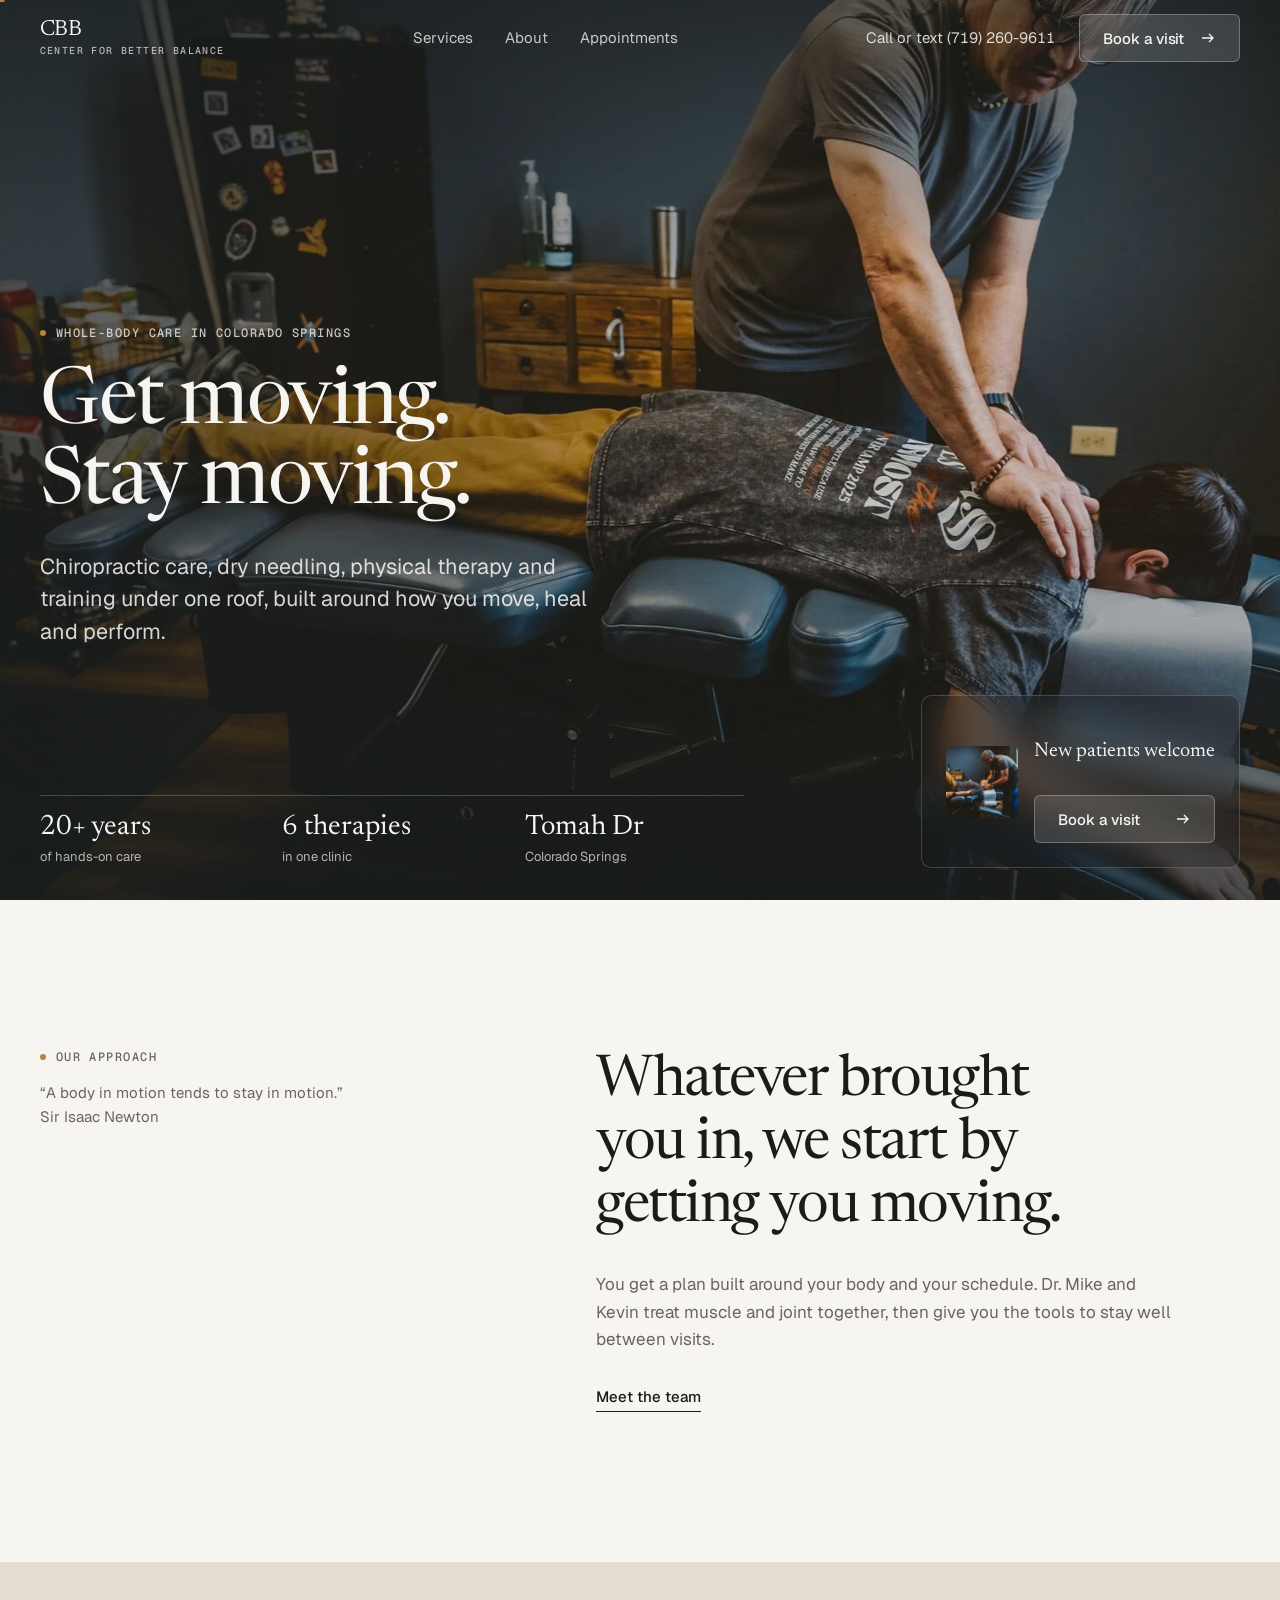
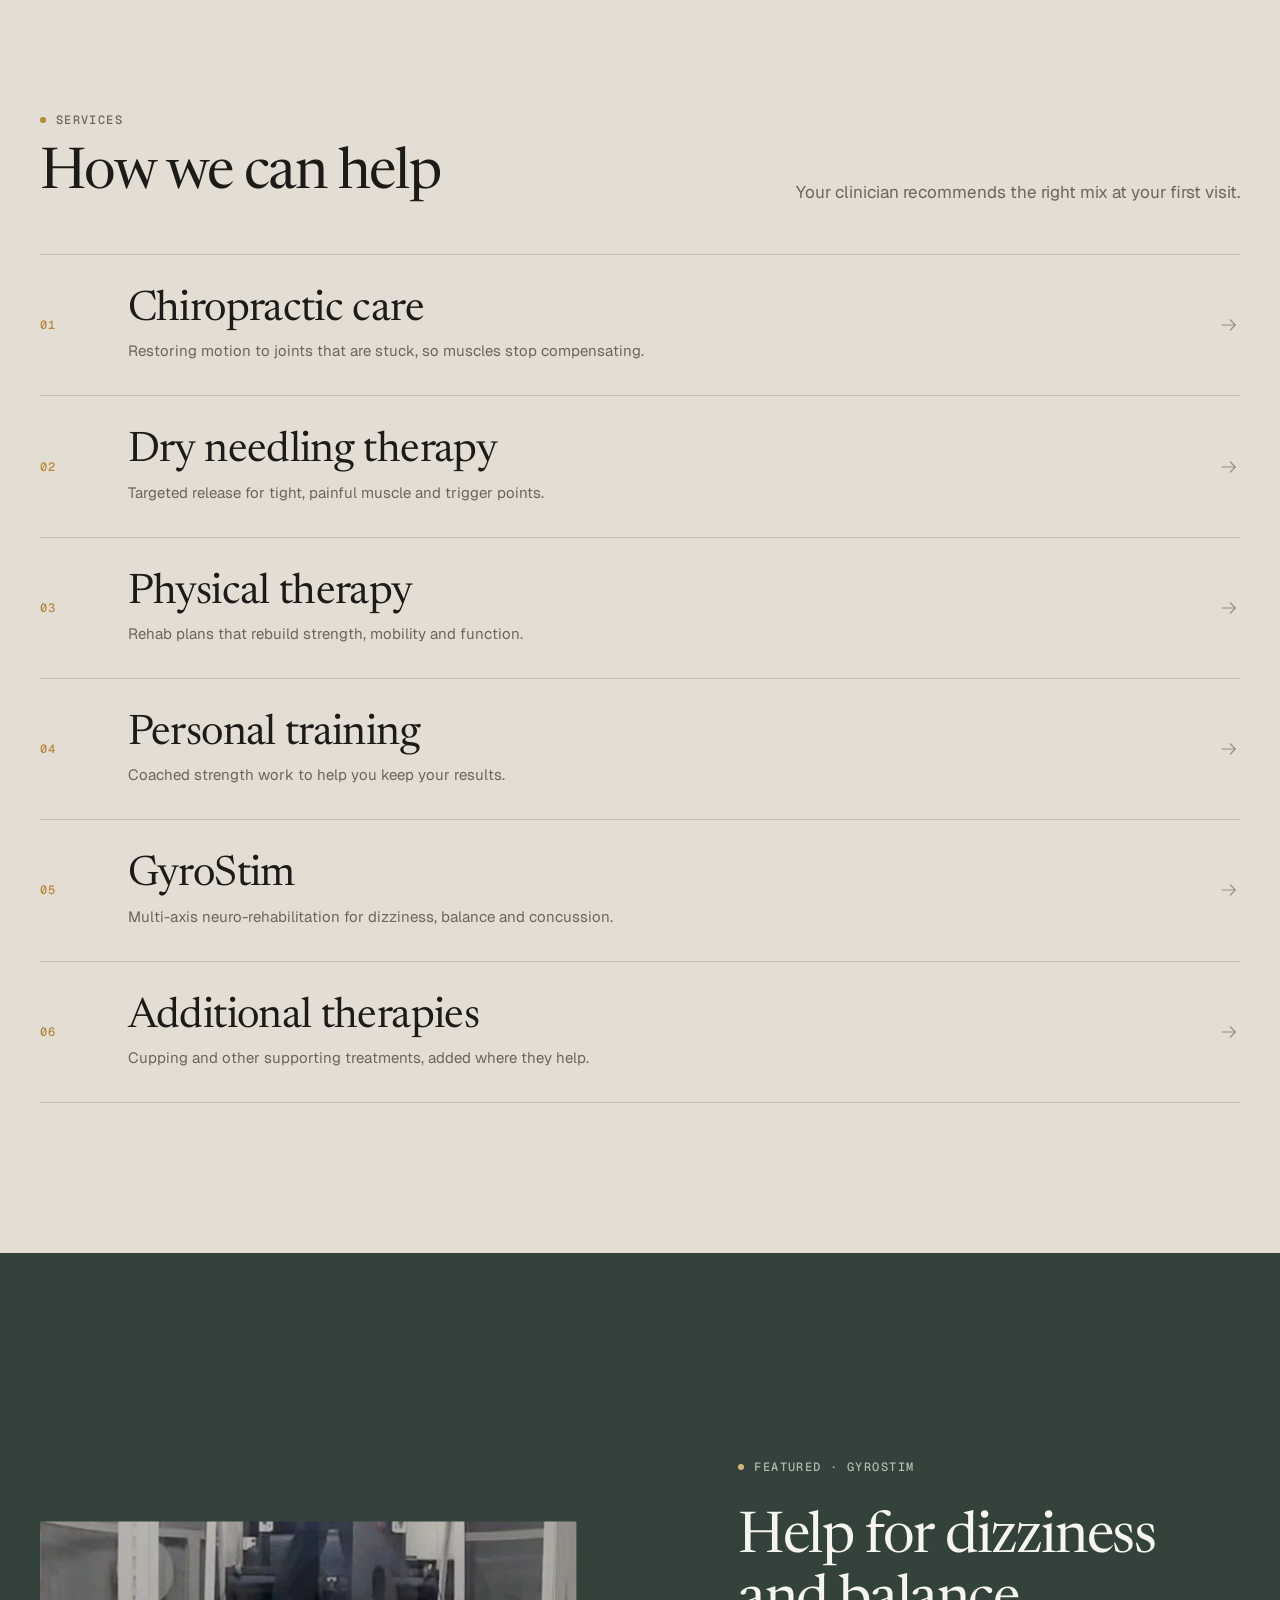
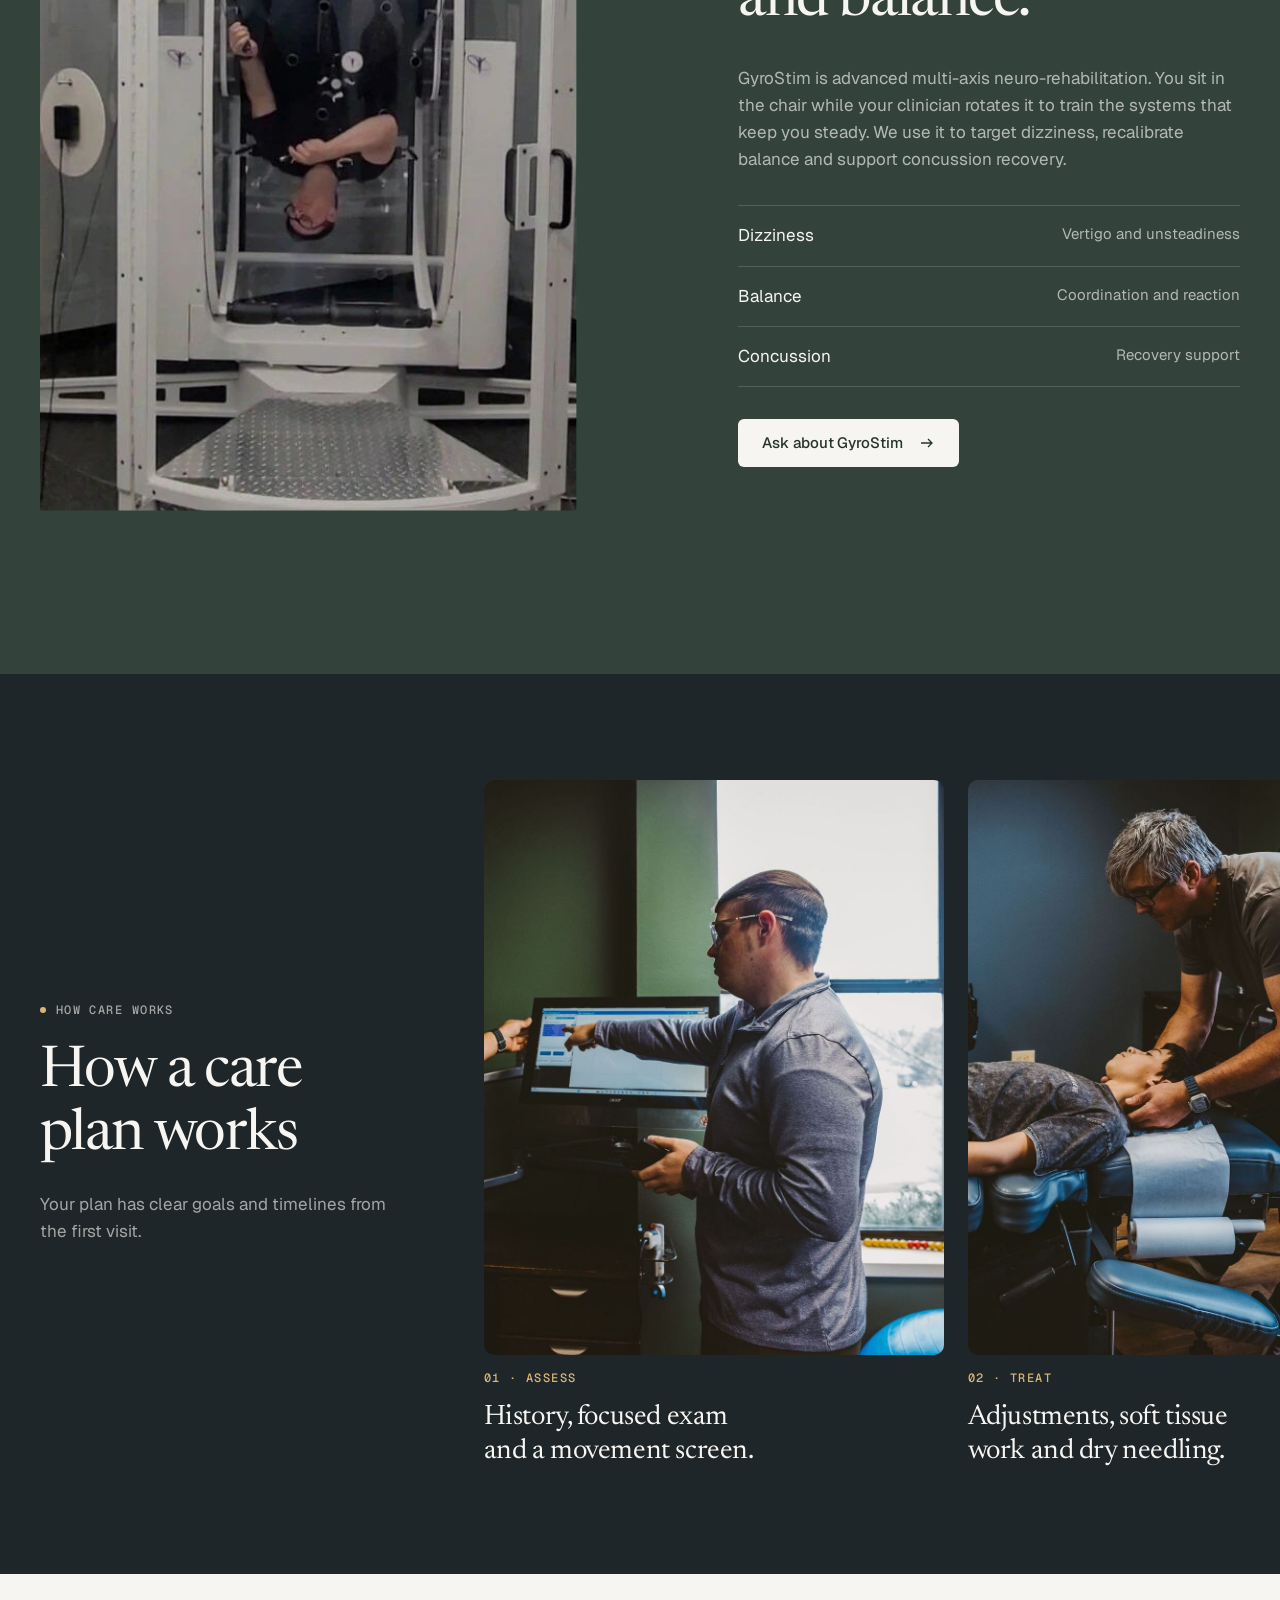
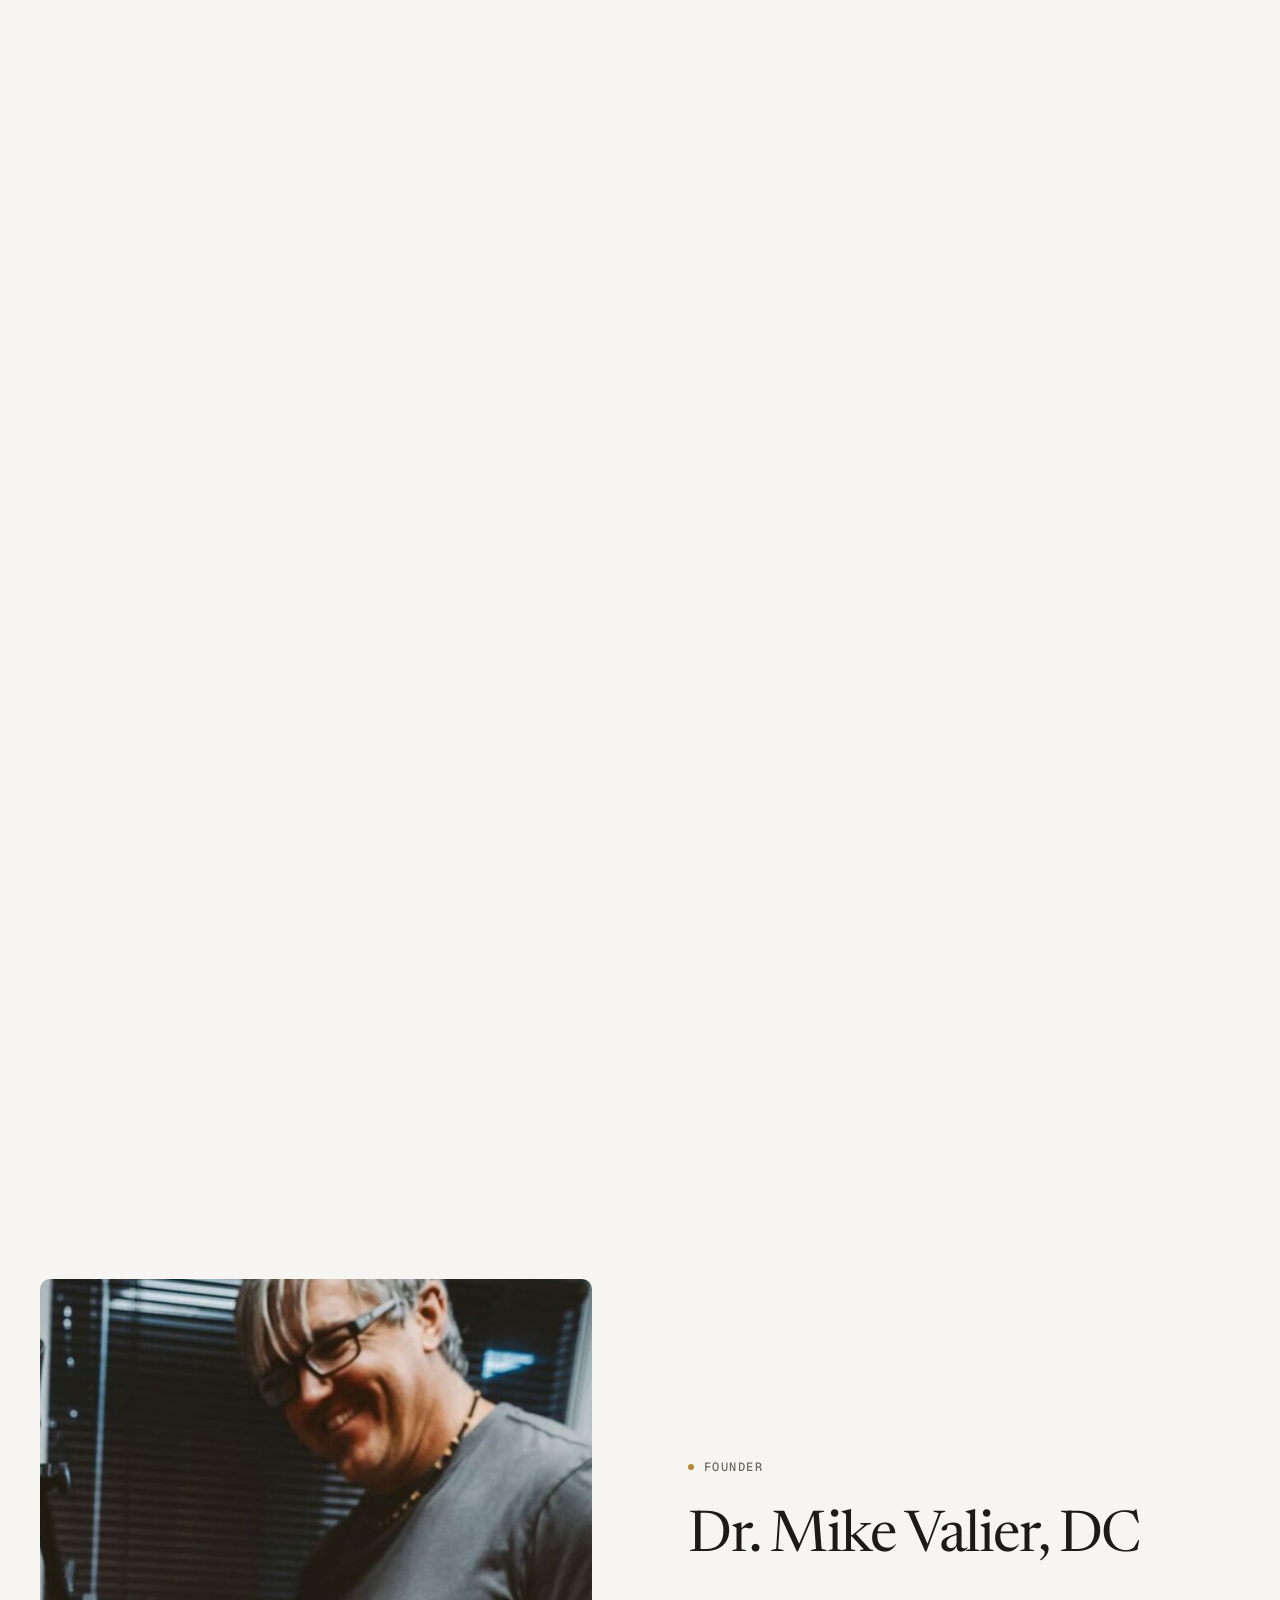
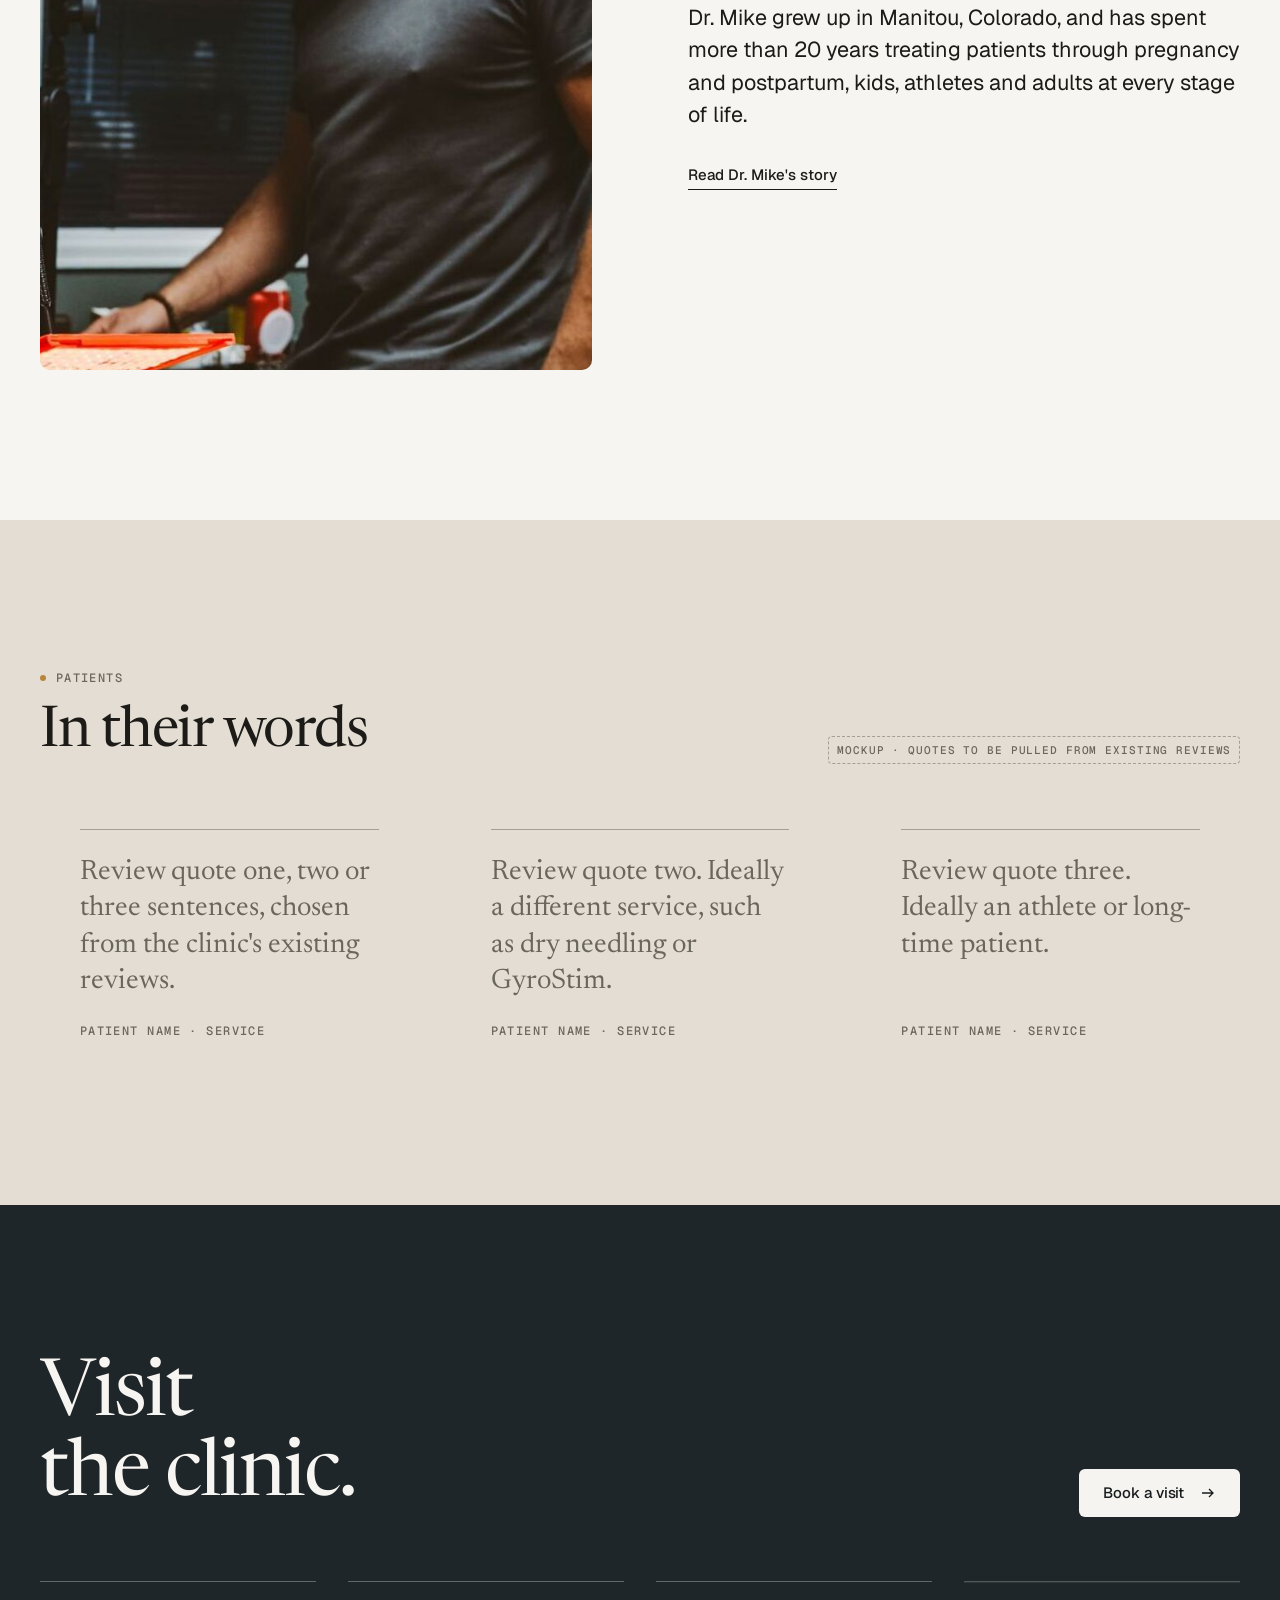
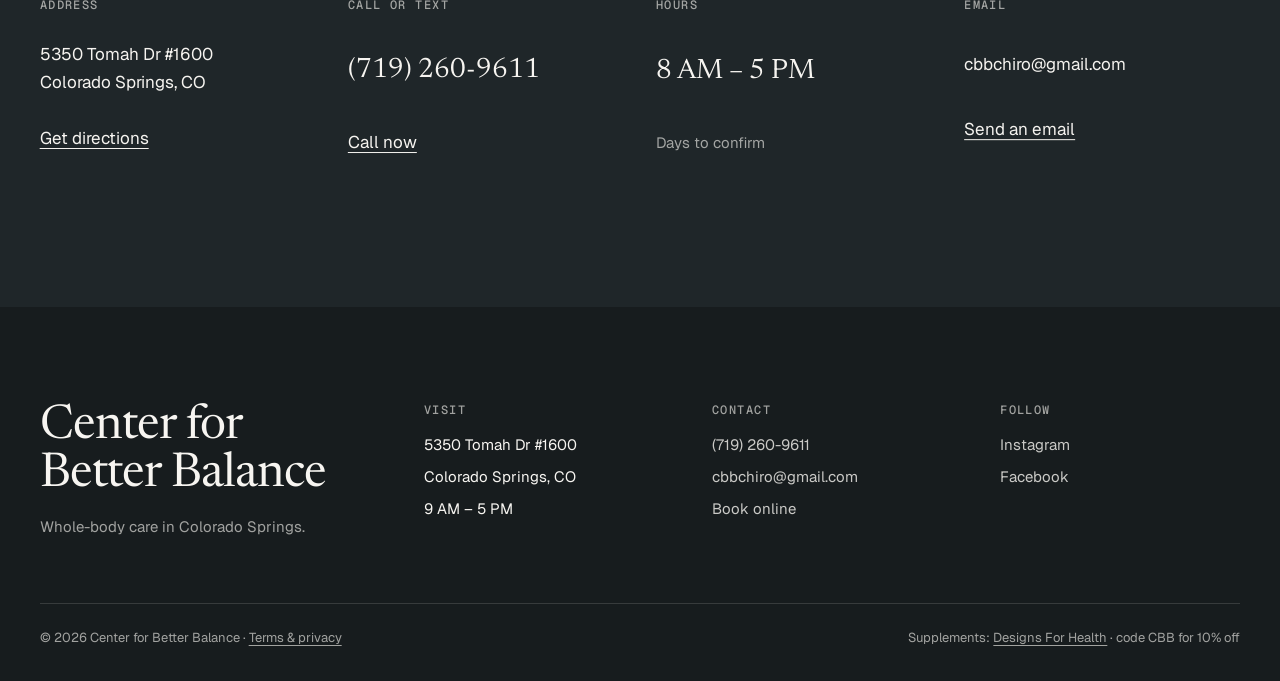
==== commit 39d0e71b: "Add stop-slop skill and apply it to mockup copy Vendored hardikpandya/stop-slop (MIT) under .claude/" ====
--- a/index.html
+++ b/index.html
@@ -77,8 +77,8 @@
           <p class="t-small" data-reveal>“A body in motion tends to stay in motion.”<br>Sir Isaac Newton</p>
         </div>
         <div class="stack" style="--stack: var(--space-6)">
-          <h2 class="t-h1" data-split>Pain relief, better mobility, more energy. We start by getting you moving.</h2>
-          <p class="t-body" data-reveal>Every person is different, so we use every tool available to treat you as an individual, with your own lifestyle and challenges. No assembly-line visits: we look at muscle and joint together and give you what you need to stay well between appointments.</p>
+          <h2 class="t-h1" data-split>Whatever brought you in, we start by getting you moving.</h2>
+          <p class="t-body" data-reveal>You get a plan built around your body and your schedule. Dr. Mike and Kevin treat muscle and joint together, then give you the tools to stay well between visits.</p>
           <a class="link" href="/about" data-reveal>Meet the team</a>
         </div>
       </div>
@@ -89,13 +89,13 @@
       <div class="container">
         <div class="eyebrow-row">
           <div class="stack" style="--stack: var(--space-4)"><p class="t-label t-label--accent">Services</p><h2 class="t-h1" data-split>How we can help</h2></div>
-          <p class="t-body" data-reveal>Most care plans combine two or three of these. Your first visit decides which.</p>
+          <p class="t-body" data-reveal>Your clinician recommends the right mix at your first visit.</p>
         </div>
         <ul class="index-list" data-index-preview>
           <li><a class="index-row" href="/chiropractic-care" data-image="/assets/img/interior/table-adjust.jpg"><span class="index-row__num">01</span><span class="index-row__body"><h3 class="index-row__title">Chiropractic care</h3><p class="index-row__desc">Restoring motion to joints that are stuck, so muscles stop compensating.</p></span><svg class="index-row__arrow" viewBox="0 0 24 24" fill="none" stroke="currentColor" stroke-width="1.2" aria-hidden="true"><path d="M4 12h15M13 6l6 6-6 6"/></svg></a></li>
           <li><a class="index-row" href="/dry-needling" data-image="/assets/img/interior/dry-needling.jpg"><span class="index-row__num">02</span><span class="index-row__body"><h3 class="index-row__title">Dry needling therapy</h3><p class="index-row__desc">Targeted release for tight, painful muscle and trigger points.</p></span><svg class="index-row__arrow" viewBox="0 0 24 24" fill="none" stroke="currentColor" stroke-width="1.2" aria-hidden="true"><path d="M4 12h15M13 6l6 6-6 6"/></svg></a></li>
           <li><a class="index-row" href="/physical-therapy" data-image="/assets/img/interior/consult-screen.jpg"><span class="index-row__num">03</span><span class="index-row__body"><h3 class="index-row__title">Physical therapy</h3><p class="index-row__desc">Rehab plans that rebuild strength, mobility and function.</p></span><svg class="index-row__arrow" viewBox="0 0 24 24" fill="none" stroke="currentColor" stroke-width="1.2" aria-hidden="true"><path d="M4 12h15M13 6l6 6-6 6"/></svg></a></li>
-          <li><a class="index-row" href="/personal-training" data-image="/assets/img/interior/strength-dumbbell.jpg"><span class="index-row__num">04</span><span class="index-row__body"><h3 class="index-row__title">Personal training</h3><p class="index-row__desc">Coached strength work that keeps your results for the long run.</p></span><svg class="index-row__arrow" viewBox="0 0 24 24" fill="none" stroke="currentColor" stroke-width="1.2" aria-hidden="true"><path d="M4 12h15M13 6l6 6-6 6"/></svg></a></li>
+          <li><a class="index-row" href="/personal-training" data-image="/assets/img/interior/strength-dumbbell.jpg"><span class="index-row__num">04</span><span class="index-row__body"><h3 class="index-row__title">Personal training</h3><p class="index-row__desc">Coached strength work to help you keep your results.</p></span><svg class="index-row__arrow" viewBox="0 0 24 24" fill="none" stroke="currentColor" stroke-width="1.2" aria-hidden="true"><path d="M4 12h15M13 6l6 6-6 6"/></svg></a></li>
           <li><a class="index-row" href="#gyrostim" data-image="/assets/img/interior/gyrostim.jpg"><span class="index-row__num">05</span><span class="index-row__body"><h3 class="index-row__title">GyroStim</h3><p class="index-row__desc">Multi-axis neuro-rehabilitation for dizziness, balance and concussion.</p></span><svg class="index-row__arrow" viewBox="0 0 24 24" fill="none" stroke="currentColor" stroke-width="1.2" aria-hidden="true"><path d="M4 12h15M13 6l6 6-6 6"/></svg></a></li>
           <li><a class="index-row" href="/additional-therapies" data-image="/assets/img/interior/neck-adjust.jpg"><span class="index-row__num">06</span><span class="index-row__body"><h3 class="index-row__title">Additional therapies</h3><p class="index-row__desc">Cupping and other supporting treatments, added where they help.</p></span><svg class="index-row__arrow" viewBox="0 0 24 24" fill="none" stroke="currentColor" stroke-width="1.2" aria-hidden="true"><path d="M4 12h15M13 6l6 6-6 6"/></svg></a></li>
         </ul>
@@ -108,8 +108,8 @@
         <div class="feature__media" data-clip><img src="/assets/img/interior/gyrostim.jpg" alt="A patient seated in the GyroStim multi-axis chair"></div>
         <div class="stack" style="--stack: var(--space-6)">
           <p class="t-label t-label--accent" data-reveal>Featured · GyroStim</p>
-          <h2 class="t-h1" data-split>Retrain your balance, one rotation at a time.</h2>
-          <p class="t-body" data-reveal>GyroStim is advanced multi-axis neuro-rehabilitation. Slow, controlled rotations challenge the systems that keep you steady, to target dizziness, recalibrate balance and help concussion recovery.</p>
+          <h2 class="t-h1" data-split>Help for dizziness and balance.</h2>
+          <p class="t-body" data-reveal>GyroStim is advanced multi-axis neuro-rehabilitation. You sit in the chair while your clinician rotates it to train the systems that keep you steady. We use it to target dizziness, recalibrate balance and support concussion recovery.</p>
           <ul class="ticks" data-reveal>
             <li><span>Dizziness</span><span>Vertigo and unsteadiness</span></li>
             <li><span>Balance</span><span>Coordination and reaction</span></li>
@@ -125,7 +125,7 @@
       <div class="hz__track" data-track>
         <div class="hz__intro">
           <p class="t-label t-label--accent">How care works</p>
-          <h2 class="t-h1">Four steps, one plan.</h2>
+          <h2 class="t-h1">How a care plan works</h2>
           <p class="t-body">Your plan has clear goals and timelines from the first visit.</p>
         </div>
         <div class="hz__item"><div class="media"><img src="/assets/img/interior/consult-screen.jpg" alt="Reviewing assessment results on screen" style="object-position: 65% 50%"></div><p class="t-label">01 · Assess</p><p class="t-h3">History, focused exam and a movement screen.</p></div>
@@ -142,7 +142,7 @@
         <div class="stack" style="--stack: var(--space-6); align-self: center">
           <p class="t-label t-label--accent" data-reveal>Founder</p>
           <h2 class="t-h1" data-split>Dr. Mike Valier, DC</h2>
-          <p class="t-lead" data-reveal>Raised in Manitou, Colorado. Over two decades of personalized, results-driven care, for pregnancy and postpartum, kids, athletes and every season of life.</p>
+          <p class="t-lead" data-reveal>Dr. Mike grew up in Manitou, Colorado, and has spent more than 20 years treating patients through pregnancy and postpartum, kids, athletes and adults at every stage of life.</p>
           <a class="link" href="/about" data-reveal>Read Dr. Mike's story</a>
         </div>
       </div>
@@ -167,7 +167,7 @@
     <section class="section theme-dark">
       <div class="container visit">
         <div class="visit__head">
-          <h2 class="t-hero" data-split>Ready when<br>you are.</h2>
+          <h2 class="t-hero" data-split>Visit<br>the clinic.</h2>
           <a class="btn" href="/appointments#book" data-reveal>Book a visit <svg class="btn__icon" viewBox="0 0 16 16" fill="none" stroke="currentColor" stroke-width="1.3" aria-hidden="true"><path d="M2 8h11M9 4l4 4-4 4"/></svg></a>
         </div>
         <div class="visit__grid" data-reveal-group>
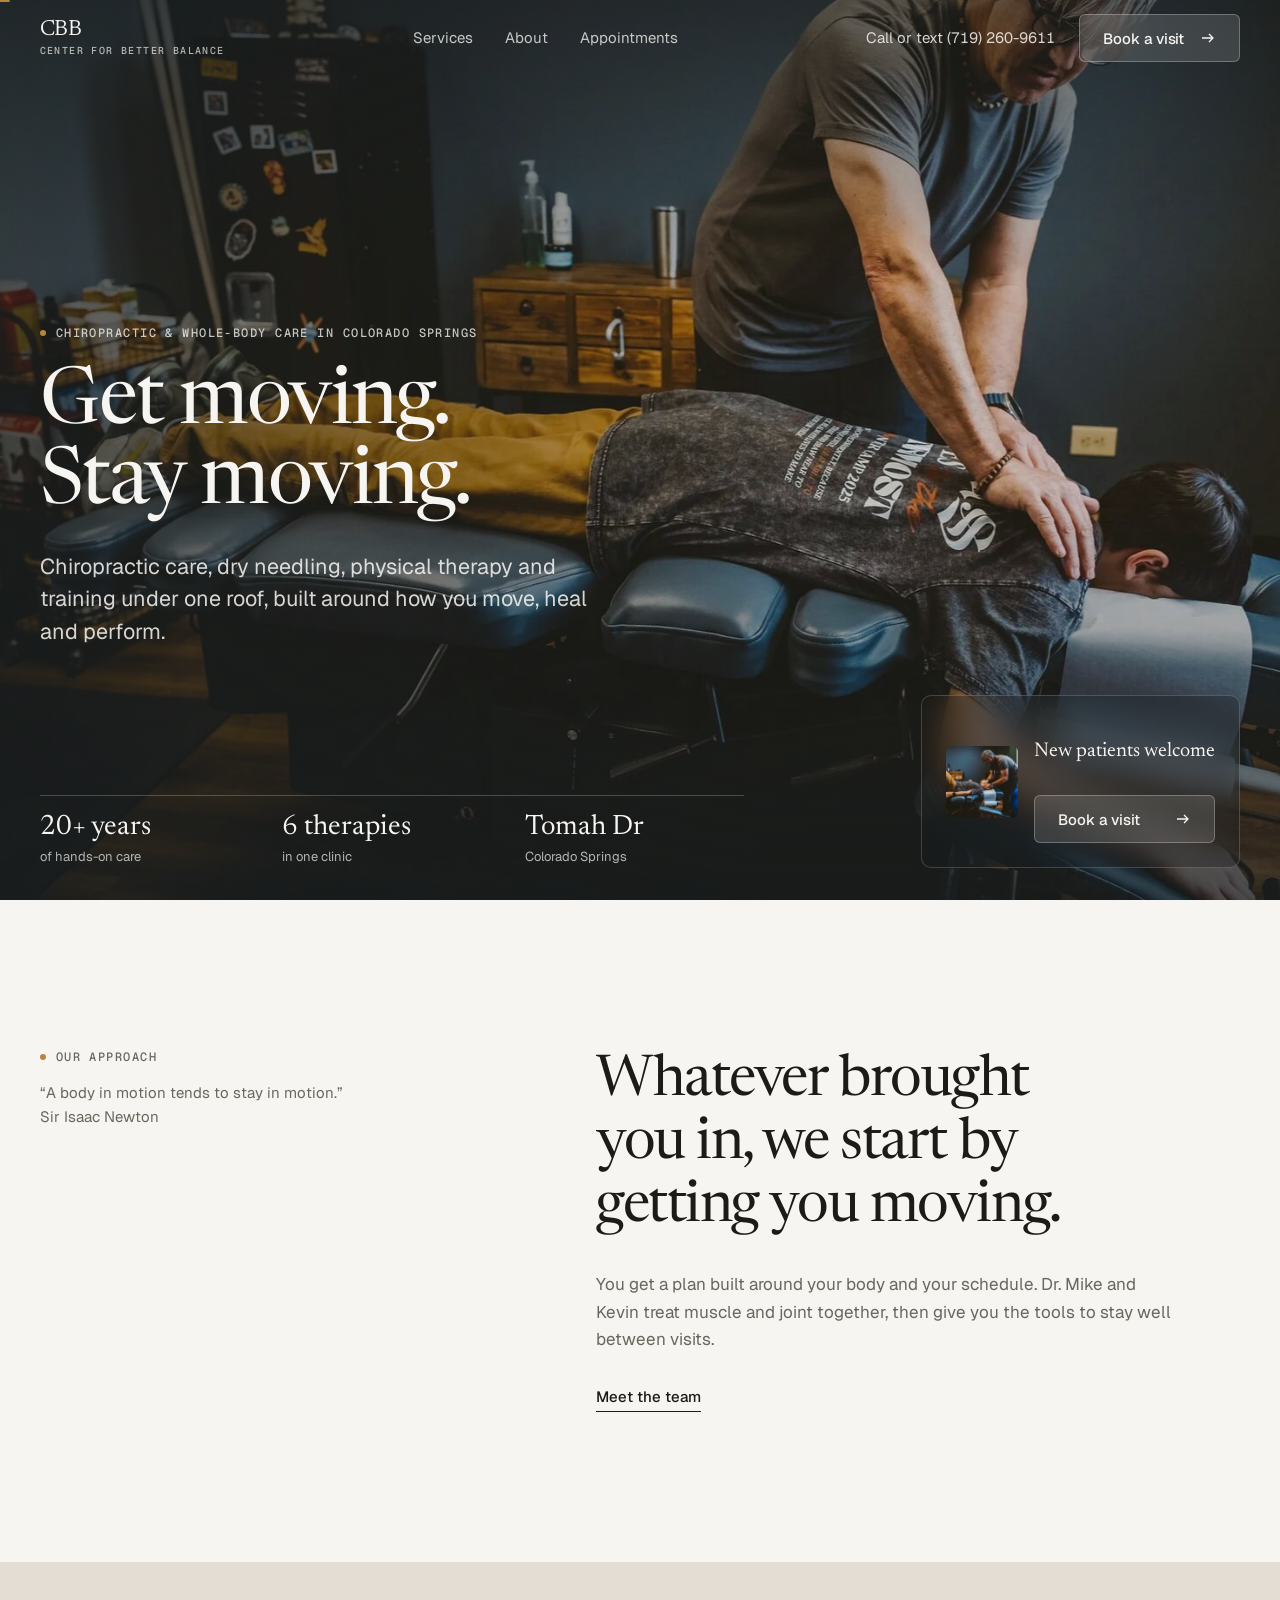
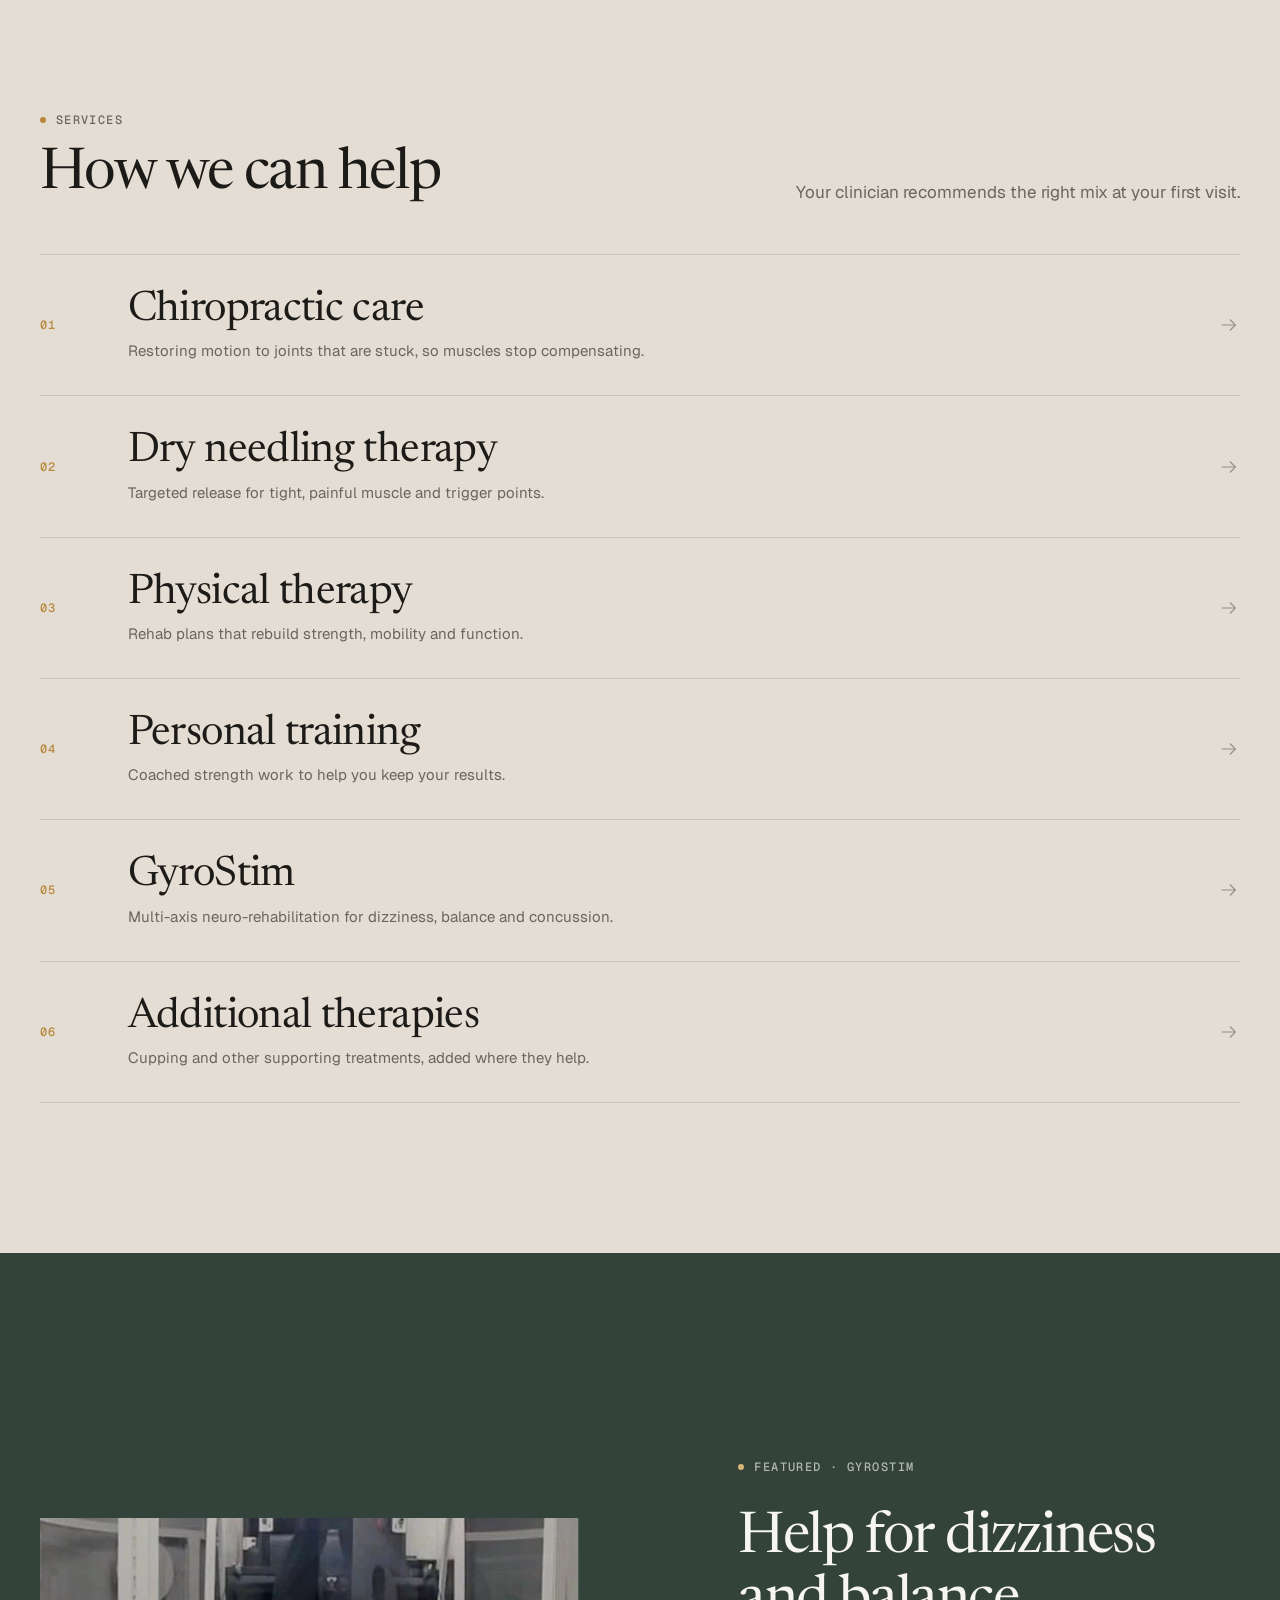
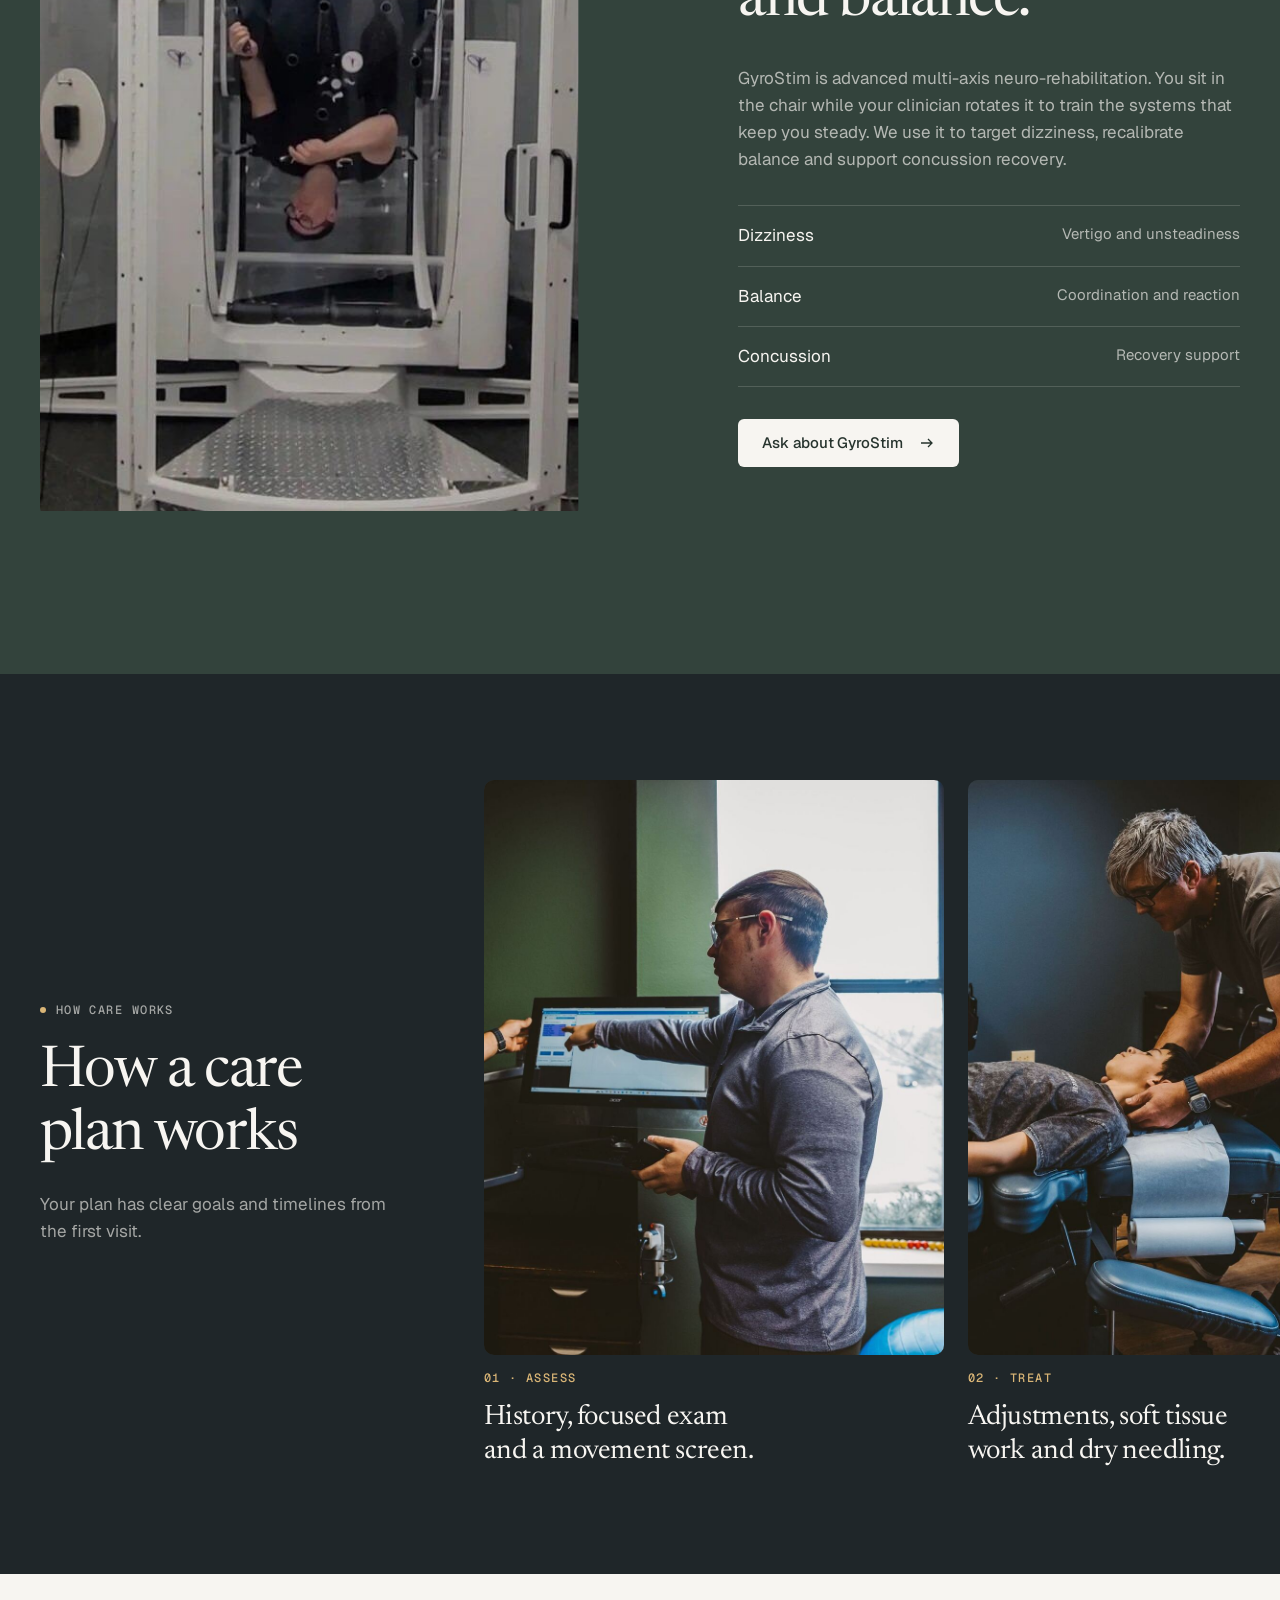
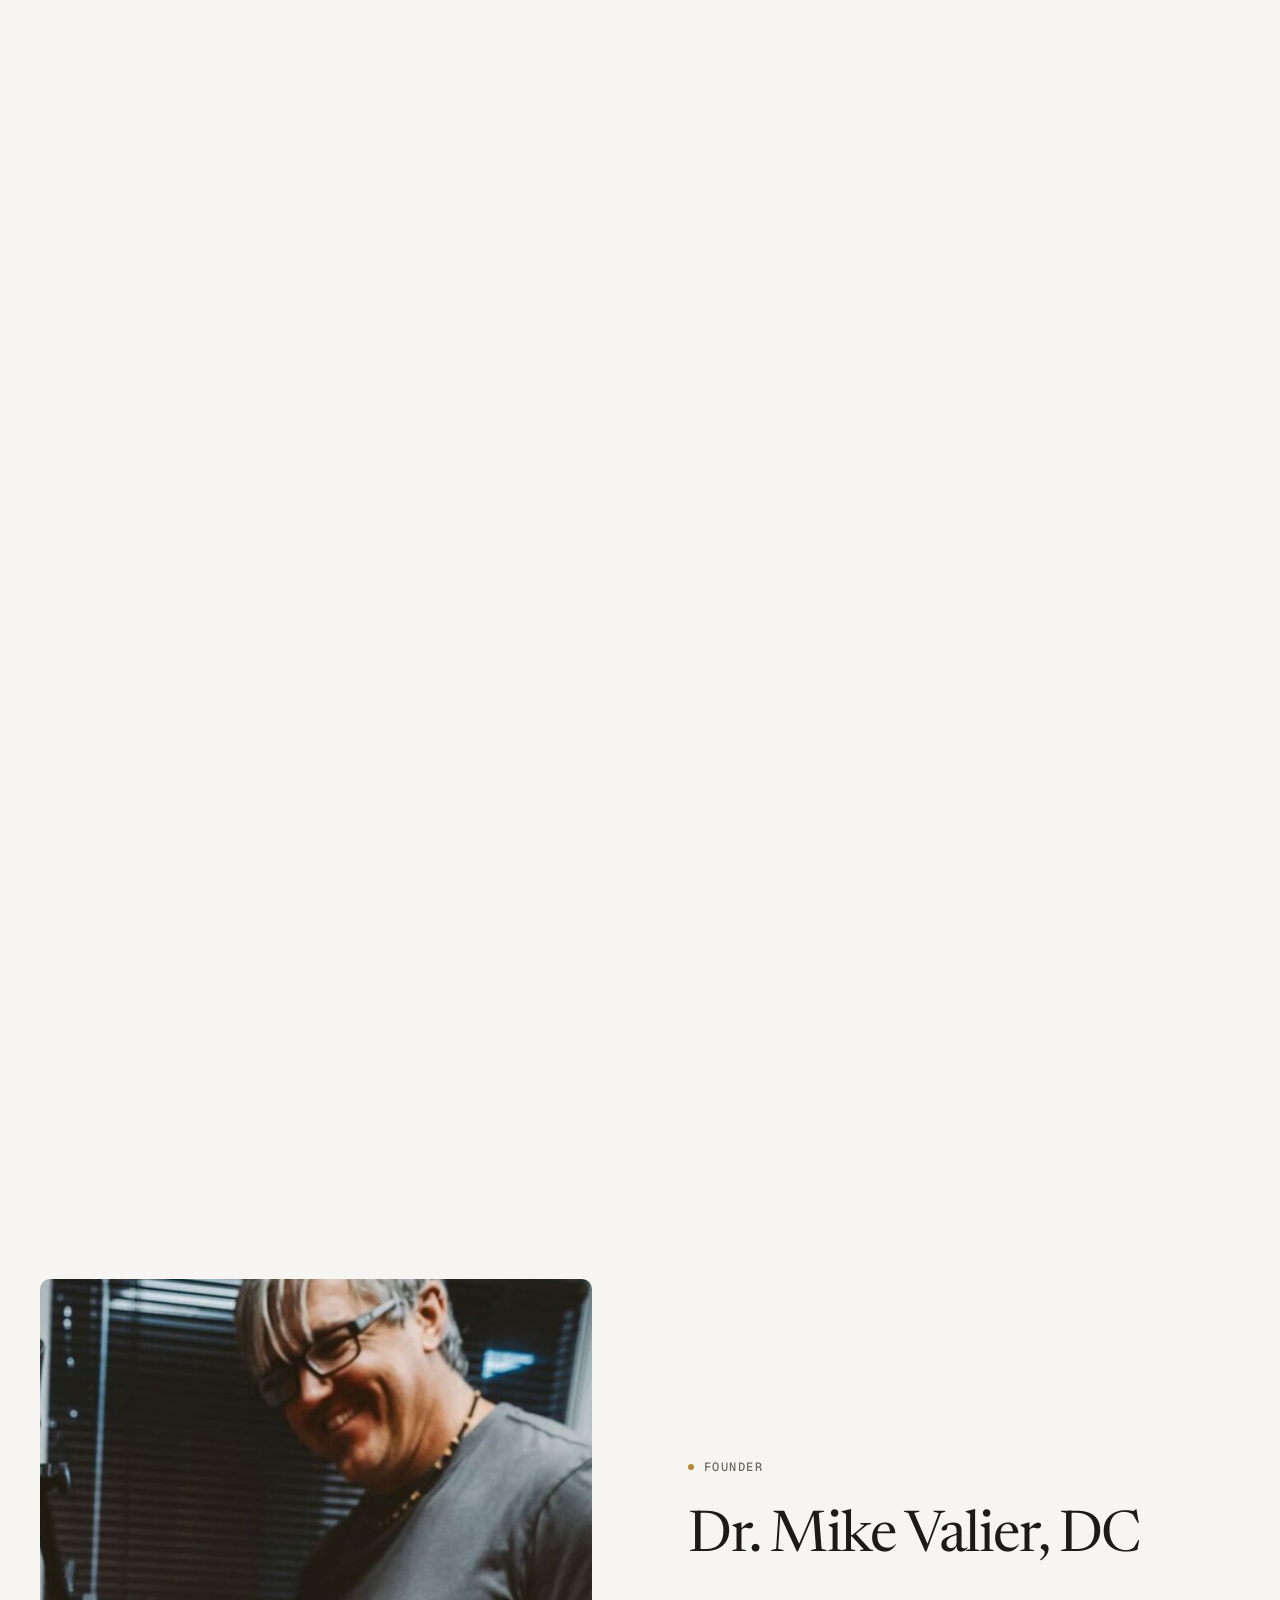
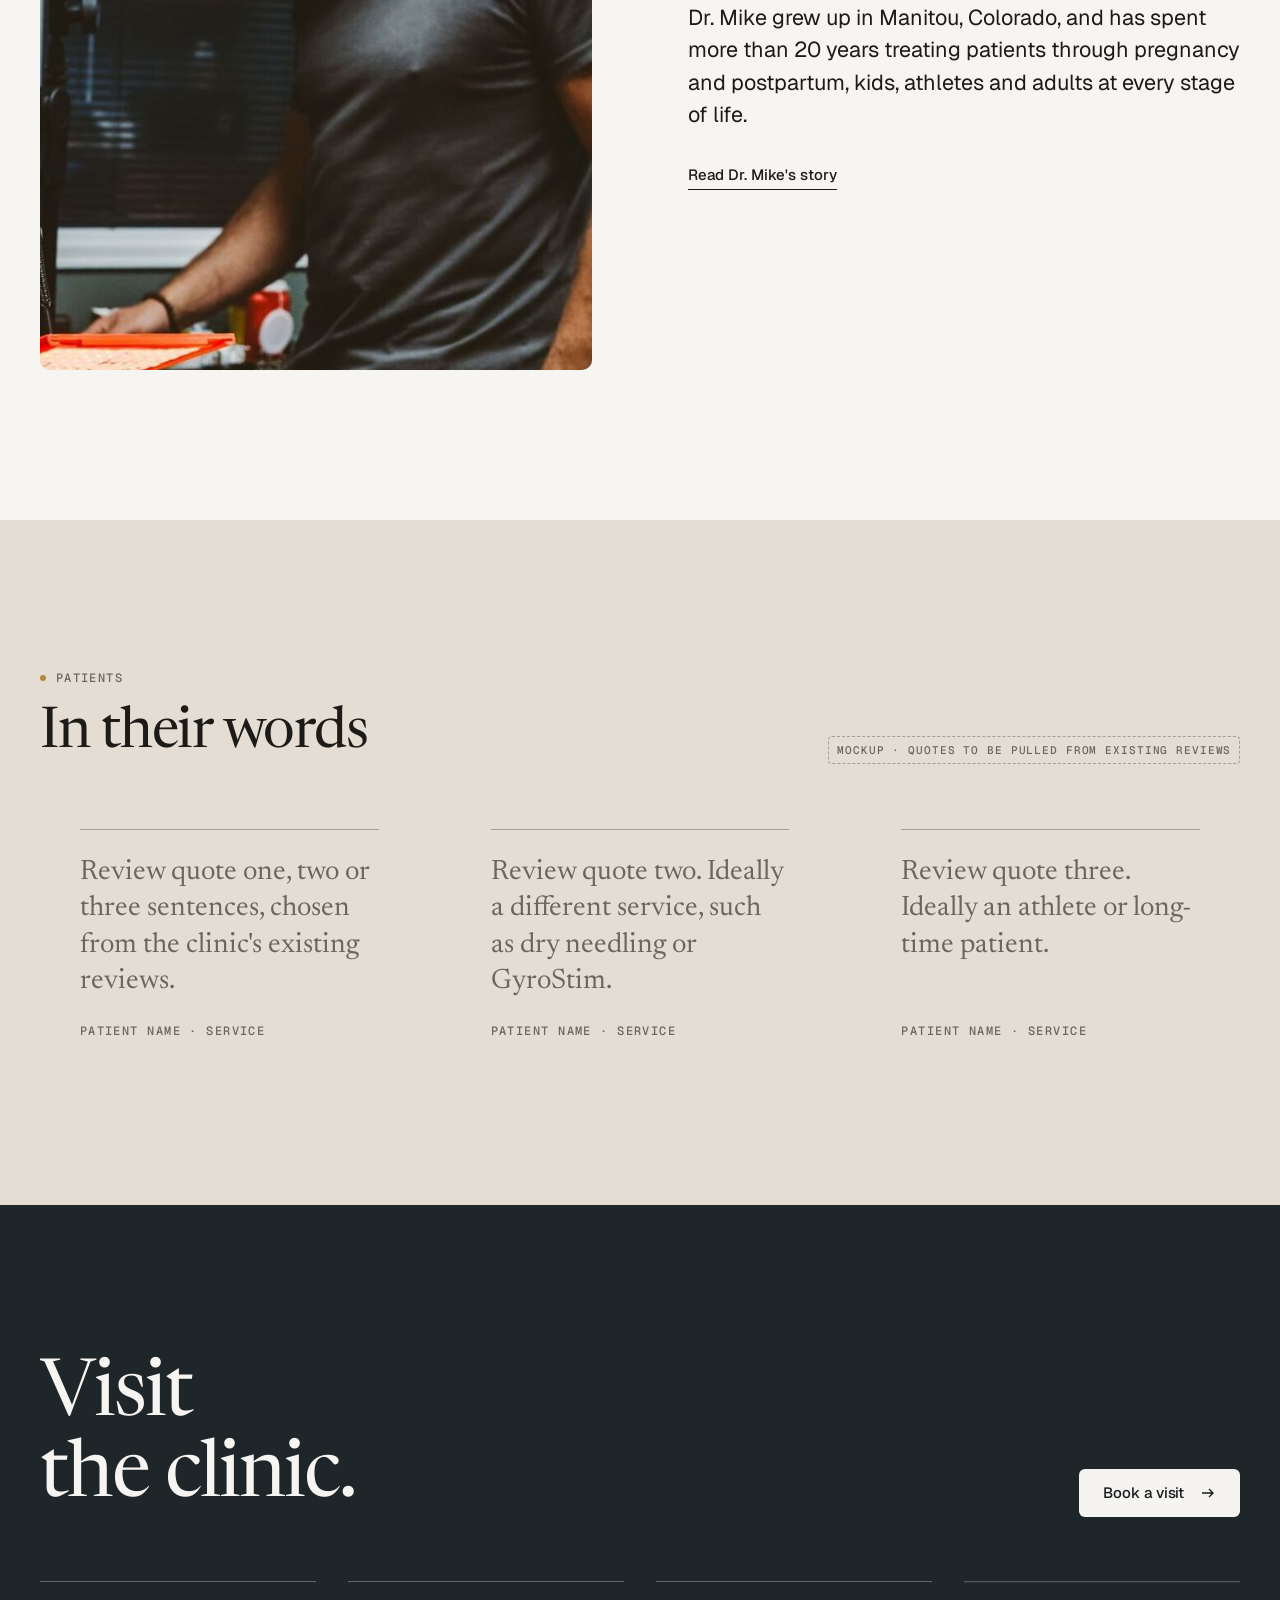
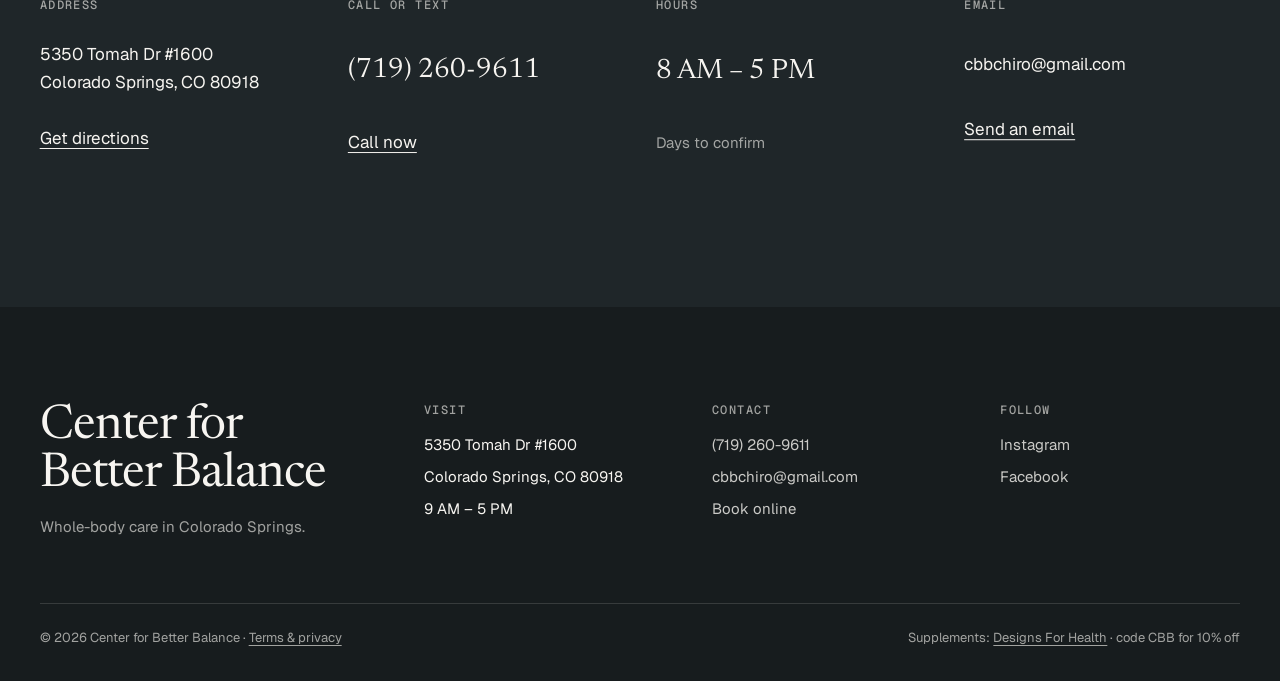
==== commit ae5eee02: "Add technical SEO/GEO groundwork to mockup Unique titles and descriptions, keyword H1s, canonical/OG" ====
--- a/index.html
+++ b/index.html
@@ -3,9 +3,25 @@
 <head>
   <meta charset="utf-8">
   <meta name="viewport" content="width=device-width, initial-scale=1">
-  <title>Center for Better Balance · Colorado Springs</title>
-  <meta name="description" content="Whole-body chiropractic care, dry needling, physical therapy and personal training in Colorado Springs.">
+  <title>Chiropractor in Colorado Springs | Center for Better Balance</title>
+  <meta name="description" content="Whole-body chiropractic care, dry needling, physical therapy, personal training and GyroStim in Colorado Springs. Book online or call (719) 260-9611.">
   <meta name="robots" content="noindex">
+  <!-- noindex is for the preview only: remove at launch -->
+  <link rel="canonical" href="https://www.cbbchiro.com/">
+  <meta property="og:type" content="website">
+  <meta property="og:site_name" content="Center for Better Balance">
+  <meta property="og:title" content="Chiropractor in Colorado Springs | Center for Better Balance">
+  <meta property="og:description" content="Whole-body chiropractic care, dry needling, physical therapy, personal training and GyroStim in Colorado Springs. Book online or call (719) 260-9611.">
+  <meta property="og:url" content="https://www.cbbchiro.com/">
+  <meta property="og:image" content="https://www.cbbchiro.com/assets/img/og/cbb-og.jpg">
+  <meta property="og:image:width" content="1200">
+  <meta property="og:image:height" content="630">
+  <meta name="twitter:card" content="summary_large_image">
+  <meta name="theme-color" content="#1F2629">
+  <link rel="icon" href="/assets/img/favicon.svg" type="image/svg+xml">
+  <link rel="preload" as="image" href="/assets/img/interior/table-adjust.jpg" fetchpriority="high">
+  <script type="application/ld+json">{"@context": "https://schema.org", "@type": ["Chiropractor", "MedicalClinic"], "@id": "https://www.cbbchiro.com/#clinic", "name": "Center for Better Balance", "alternateName": "CBB Chiropractic", "url": "https://www.cbbchiro.com/", "telephone": "+1-719-260-9611", "email": "cbbchiro@gmail.com", "address": {"@type": "PostalAddress", "streetAddress": "5350 Tomah Dr #1600", "addressLocality": "Colorado Springs", "addressRegion": "CO", "postalCode": "80918", "addressCountry": "US"}, "image": ["https://www.cbbchiro.com/assets/img/interior/table-adjust.jpg", "https://www.cbbchiro.com/assets/img/interior/consult-screen.jpg"], "logo": "https://www.cbbchiro.com/assets/img/favicon.svg", "areaServed": {"@type": "City", "name": "Colorado Springs", "containedInPlace": {"@type": "State", "name": "Colorado"}}, "founder": {"@id": "https://www.cbbchiro.com/about#dr-mike-valier"}, "employee": [{"@id": "https://www.cbbchiro.com/about#dr-mike-valier"}, {"@id": "https://www.cbbchiro.com/about#kevin-feldman"}], "medicalSpecialty": ["Musculoskeletal", "PhysicalTherapy"], "makesOffer": [{"@type": "Offer", "itemOffered": {"@type": "Service", "name": "Chiropractic care", "url": "https://www.cbbchiro.com/chiropractic-care"}}, {"@type": "Offer", "itemOffered": {"@type": "Service", "name": "Dry needling therapy", "url": "https://www.cbbchiro.com/dry-needling"}}, {"@type": "Offer", "itemOffered": {"@type": "Service", "name": "Physical therapy", "url": "https://www.cbbchiro.com/physical-therapy"}}, {"@type": "Offer", "itemOffered": {"@type": "Service", "name": "Personal training", "url": "https://www.cbbchiro.com/personal-training"}}, {"@type": "Offer", "itemOffered": {"@type": "Service", "name": "GyroStim neuro-rehabilitation", "url": "https://www.cbbchiro.com/#gyrostim"}}, {"@type": "Offer", "itemOffered": {"@type": "Service", "name": "Additional therapies", "url": "https://www.cbbchiro.com/additional-therapies"}}], "sameAs": ["https://www.instagram.com/cbbchiropractic", "https://www.facebook.com/profile.php?id=100095626749302"], "potentialAction": {"@type": "ReserveAction", "target": "https://www.cbbchiro.com/appointments#book", "name": "Book a visit"}}</script>
+  <script type="application/ld+json">{"@context": "https://schema.org", "@type": "WebSite", "name": "Center for Better Balance", "url": "https://www.cbbchiro.com/"}</script>
   <link rel="preconnect" href="https://fonts.googleapis.com">
   <link rel="preconnect" href="https://fonts.gstatic.com" crossorigin>
   <link href="https://fonts.googleapis.com/css2?family=Geist:wght@400;500&family=Geist+Mono:wght@500&family=Newsreader:ital,opsz,wght@0,6..72,400;1,6..72,400&display=swap" rel="stylesheet">
@@ -45,11 +61,10 @@
   <main id="main">
     <!-- 01 HERO -->
     <section class="hero">
-      <div class="hero__media"><img data-parallax="0.1" src="/assets/img/interior/table-adjust.jpg" alt="Dr. Mike Valier adjusting a patient's back on a navy treatment table"></div>
+      <div class="hero__media"><img data-parallax="0.1" fetchpriority="high" width="1800" height="1200" src="/assets/img/interior/table-adjust.jpg" alt="Dr. Mike Valier adjusting a patient's back on a navy treatment table"></div>
       <div class="container hero__inner">
         <div class="hero__copy">
-          <p class="t-label t-label--accent" data-reveal>Whole-body care in Colorado Springs</p>
-          <h1 class="t-hero" data-split>Get moving.<br>Stay moving.</h1>
+          <h1 class="hero__h1"><span class="t-label t-label--accent" data-reveal>Chiropractic &amp; whole-body care in Colorado Springs</span><span class="t-hero" data-split>Get moving.<br>Stay moving.</span></h1>
           <p class="t-lead" data-reveal data-delay=".35">Chiropractic care, dry needling, physical therapy and training under one roof, built around how you move, heal and perform.</p>
         </div>
         <div class="hero__foot">
@@ -59,7 +74,7 @@
             <div class="fact" data-reveal><span class="fact__v">Tomah Dr</span><span class="fact__k">Colorado Springs</span></div>
           </div>
           <div class="glass invite" data-reveal data-delay=".5">
-            <div class="invite__thumb"><img src="/assets/img/interior/neck-adjust.jpg" alt=""></div>
+            <div class="invite__thumb"><img loading="lazy" decoding="async" src="/assets/img/interior/neck-adjust.jpg" alt=""></div>
             <div class="invite__body">
               <p class="invite__title">New patients welcome</p>
               <a class="btn btn--glass" href="/appointments#book">Book a visit <svg class="btn__icon" viewBox="0 0 16 16" fill="none" stroke="currentColor" stroke-width="1.3" aria-hidden="true"><path d="M2 8h11M9 4l4 4-4 4"/></svg></a>
@@ -105,7 +120,7 @@
     <!-- 04 GYROSTIM -->
     <section class="section theme-spruce" id="gyrostim">
       <div class="container feature">
-        <div class="feature__media" data-clip><img src="/assets/img/interior/gyrostim.jpg" alt="A patient seated in the GyroStim multi-axis chair"></div>
+        <div class="feature__media" data-clip><img loading="lazy" decoding="async" src="/assets/img/interior/gyrostim.jpg" alt="A patient seated in the GyroStim multi-axis chair"></div>
         <div class="stack" style="--stack: var(--space-6)">
           <p class="t-label t-label--accent" data-reveal>Featured · GyroStim</p>
           <h2 class="t-h1" data-split>Help for dizziness and balance.</h2>
@@ -128,17 +143,17 @@
           <h2 class="t-h1">How a care plan works</h2>
           <p class="t-body">Your plan has clear goals and timelines from the first visit.</p>
         </div>
-        <div class="hz__item"><div class="media"><img src="/assets/img/interior/consult-screen.jpg" alt="Reviewing assessment results on screen" style="object-position: 65% 50%"></div><p class="t-label">01 · Assess</p><p class="t-h3">History, focused exam and a movement screen.</p></div>
-        <div class="hz__item"><div class="media"><img src="/assets/img/interior/neck-adjust.jpg" alt="Dr. Mike adjusting a patient's neck" style="object-position: 70% 50%"></div><p class="t-label">02 · Treat</p><p class="t-h3">Adjustments, soft tissue work and dry needling.</p></div>
-        <div class="hz__item"><div class="media"><img src="/assets/img/interior/gym-lunge.jpg" alt="A patient training in the clinic gym"></div><p class="t-label">03 · Strengthen</p><p class="t-h3">Rehab and training so results hold.</p></div>
-        <div class="hz__item"><div class="media"><img src="/assets/img/interior/strength-dumbbell.jpg" alt="A patient doing a dumbbell row"></div><p class="t-label">04 · Stay moving</p><p class="t-h3">A plan for life outside the clinic.</p></div>
+        <div class="hz__item"><div class="media"><img loading="lazy" decoding="async" src="/assets/img/interior/consult-screen.jpg" alt="Reviewing assessment results on screen" style="object-position: 65% 50%"></div><p class="t-label">01 · Assess</p><p class="t-h3">History, focused exam and a movement screen.</p></div>
+        <div class="hz__item"><div class="media"><img loading="lazy" decoding="async" src="/assets/img/interior/neck-adjust.jpg" alt="Dr. Mike adjusting a patient's neck" style="object-position: 70% 50%"></div><p class="t-label">02 · Treat</p><p class="t-h3">Adjustments, soft tissue work and dry needling.</p></div>
+        <div class="hz__item"><div class="media"><img loading="lazy" decoding="async" src="/assets/img/interior/gym-lunge.jpg" alt="A patient training in the clinic gym"></div><p class="t-label">03 · Strengthen</p><p class="t-h3">Rehab and training so results hold.</p></div>
+        <div class="hz__item"><div class="media"><img loading="lazy" decoding="async" src="/assets/img/interior/strength-dumbbell.jpg" alt="A patient doing a dumbbell row"></div><p class="t-label">04 · Stay moving</p><p class="t-h3">A plan for life outside the clinic.</p></div>
       </div>
     </section>
 
     <!-- 06 MEET DR. MIKE -->
     <section class="section">
       <div class="container split split--even">
-        <div class="media media--portrait"><img data-parallax="0.12" src="/assets/img/team/mike.jpg" alt="Dr. Mike Valier smiling in a treatment room"></div>
+        <div class="media media--portrait"><img loading="lazy" decoding="async" data-parallax="0.12" src="/assets/img/team/mike.jpg" alt="Dr. Mike Valier smiling in a treatment room"></div>
         <div class="stack" style="--stack: var(--space-6); align-self: center">
           <p class="t-label t-label--accent" data-reveal>Founder</p>
           <h2 class="t-h1" data-split>Dr. Mike Valier, DC</h2>
@@ -171,7 +186,7 @@
           <a class="btn" href="/appointments#book" data-reveal>Book a visit <svg class="btn__icon" viewBox="0 0 16 16" fill="none" stroke="currentColor" stroke-width="1.3" aria-hidden="true"><path d="M2 8h11M9 4l4 4-4 4"/></svg></a>
         </div>
         <div class="visit__grid" data-reveal-group>
-          <div class="visit__item" data-reveal><span class="t-label">Address</span><p>5350 Tomah Dr #1600<br>Colorado Springs, CO</p><a href="https://www.google.com/maps/search/?api=1&query=5350+Tomah+Dr+%231600+Colorado+Springs+CO" target="_blank" rel="noopener">Get directions</a></div>
+          <div class="visit__item" data-reveal><span class="t-label">Address</span><p>5350 Tomah Dr #1600<br>Colorado Springs, CO 80918</p><a href="https://www.google.com/maps/search/?api=1&query=5350+Tomah+Dr+%231600+Colorado+Springs+CO" target="_blank" rel="noopener">Get directions</a></div>
           <div class="visit__item" data-reveal><span class="t-label">Call or text</span><p class="t-num" style="font-size: var(--text-h3)">(719) 260-9611</p><a href="tel:+17192609611">Call now</a></div>
           <div class="visit__item" data-reveal><span class="t-label">Hours</span><p class="t-num" style="font-size: var(--text-h3)"><span data-count="9">9</span> AM – <span data-count="5">5</span> PM</p><span class="t-small">Days to confirm</span></div>
           <div class="visit__item" data-reveal><span class="t-label">Email</span><p>cbbchiro@gmail.com</p><a href="mailto:cbbchiro@gmail.com">Send an email</a></div>
@@ -187,7 +202,7 @@
           <p class="footer__mark">Center for<br>Better Balance</p>
           <p class="t-small">Whole-body care in Colorado Springs.</p>
         </div>
-        <div><h4 class="t-label">Visit</h4><ul><li>5350 Tomah Dr #1600</li><li>Colorado Springs, CO</li><li>9 AM – 5 PM</li></ul></div>
+        <div><h4 class="t-label">Visit</h4><ul><li>5350 Tomah Dr #1600</li><li>Colorado Springs, CO 80918</li><li>9 AM – 5 PM</li></ul></div>
         <div><h4 class="t-label">Contact</h4><ul><li><a href="tel:+17192609611">(719) 260-9611</a></li><li><a href="mailto:cbbchiro@gmail.com">cbbchiro@gmail.com</a></li><li><a href="/appointments#book">Book online</a></li></ul></div>
         <div><h4 class="t-label">Follow</h4><ul><li><a href="https://www.instagram.com/cbbchiropractic" target="_blank" rel="noopener">Instagram</a></li><li><a href="https://www.facebook.com/profile.php?id=100095626749302" target="_blank" rel="noopener">Facebook</a></li></ul></div>
       </div>
--- a/assets/css/site.css
+++ b/assets/css/site.css
@@ -187,3 +187,7 @@
 .center { text-align: center; justify-items: center; }
 .skip { position: absolute; left: -999px; top: 8px; z-index: 100; background: var(--ink-900); color: var(--plaster-50); padding: 10px 14px; border-radius: var(--radius-sm); }
 .skip:focus { left: 8px; }
+
+/* ---- H1 that carries the keyword eyebrow + display line --------------- */
+.hero__h1 { display: grid; gap: var(--space-5); margin: 0; font-weight: 400; }
+.hero__h1 > .t-label { font-weight: 500; }
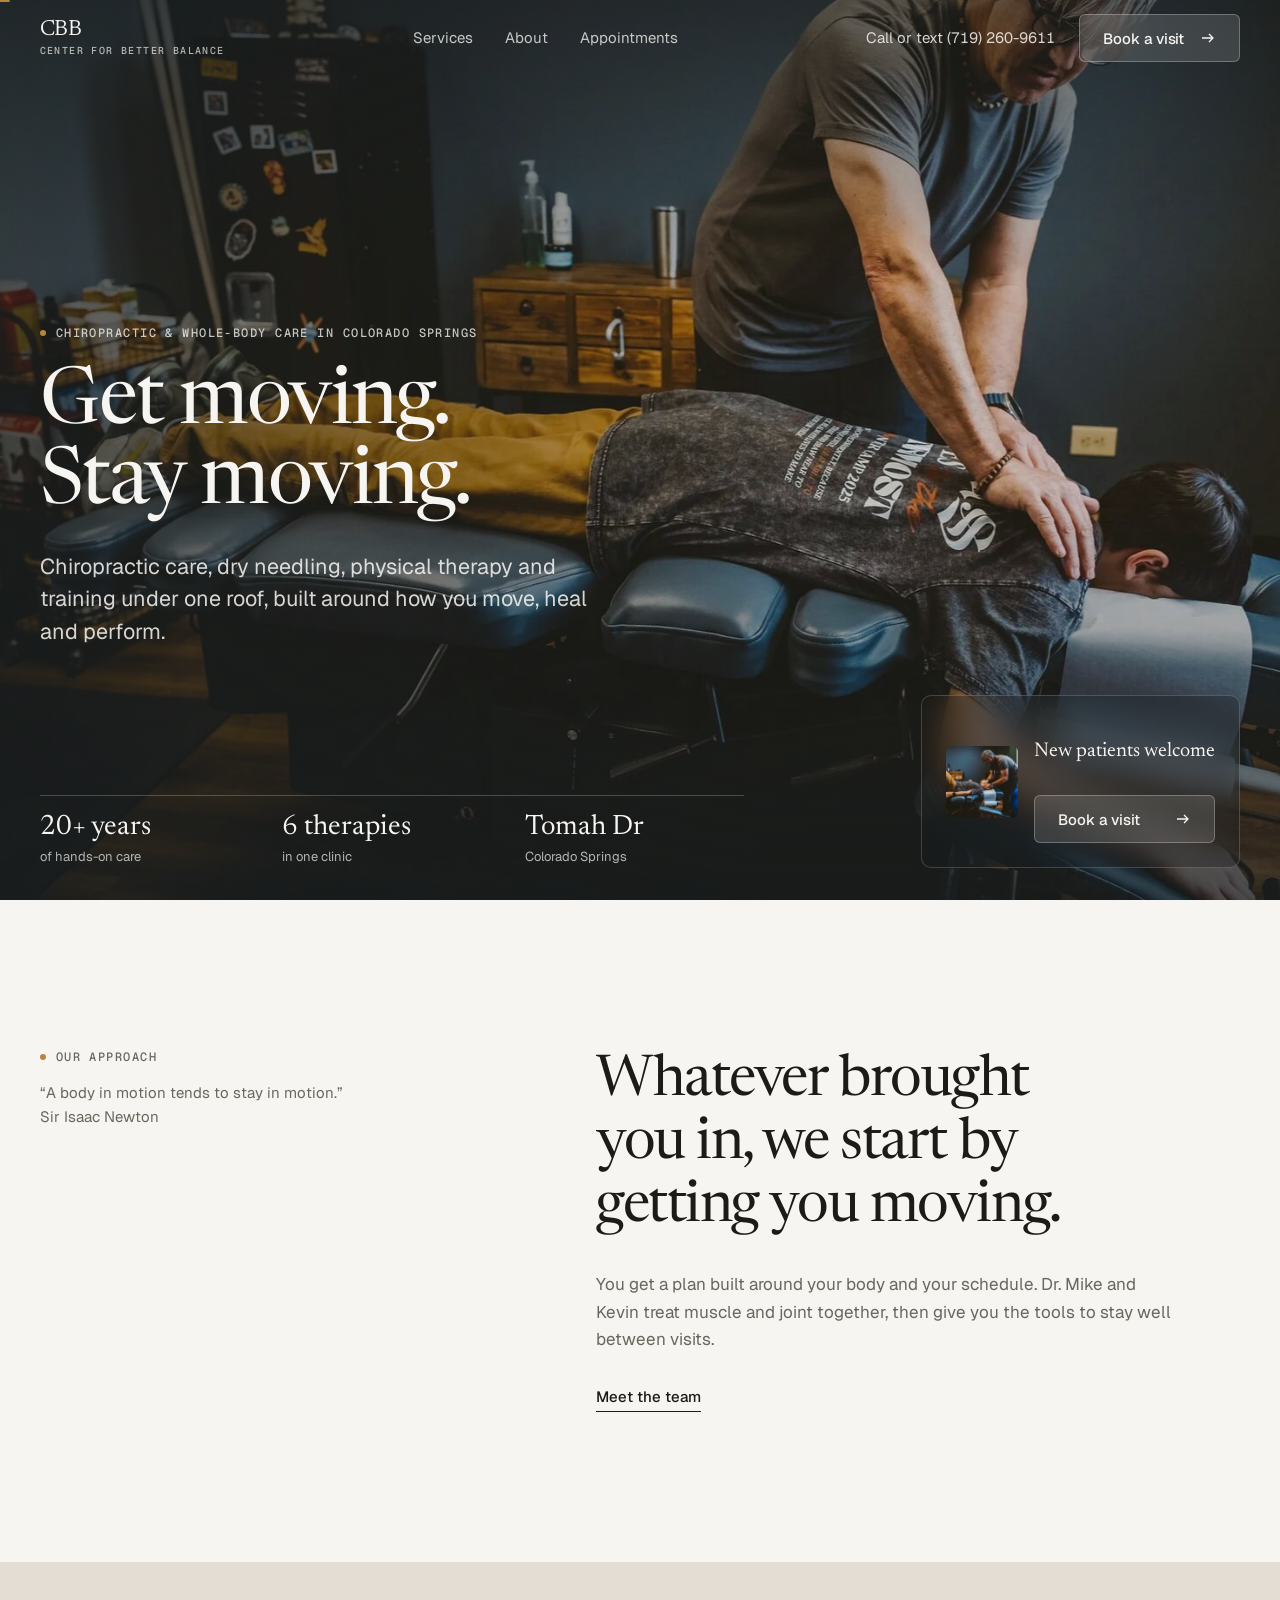
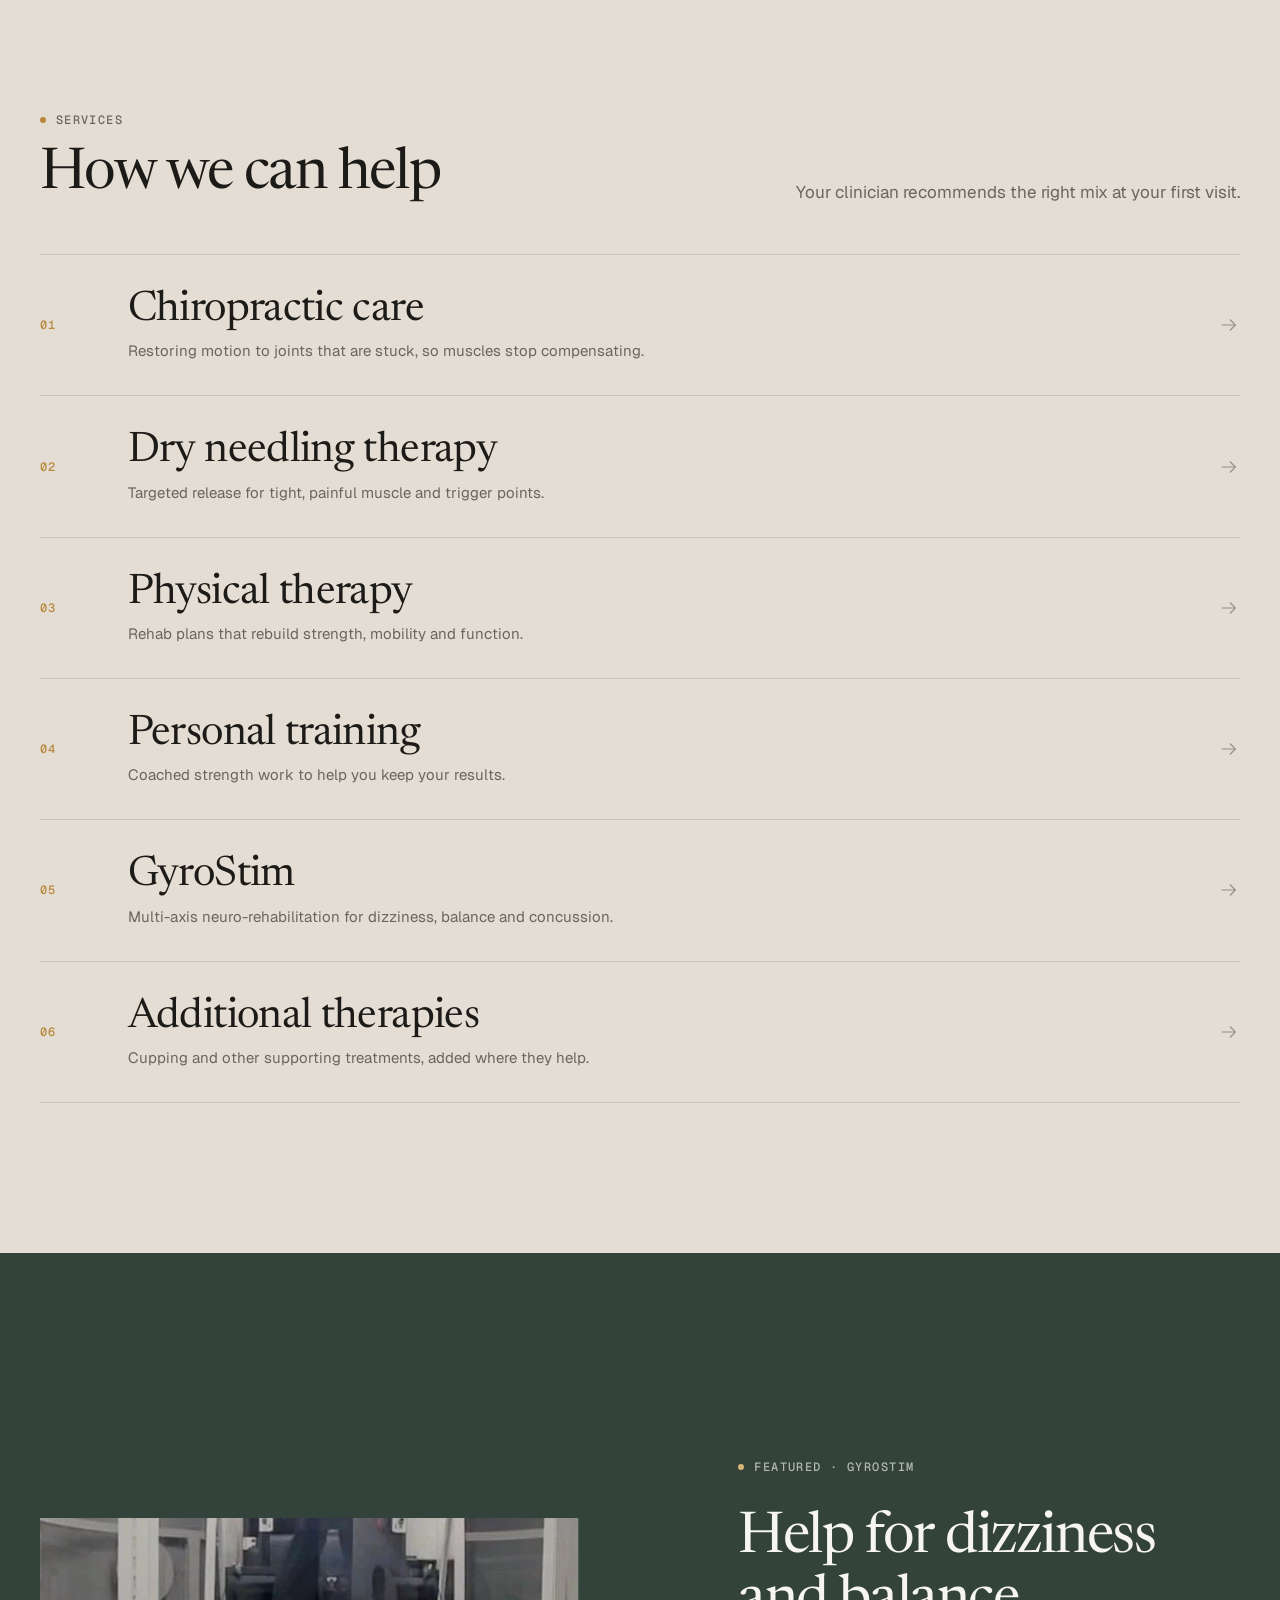
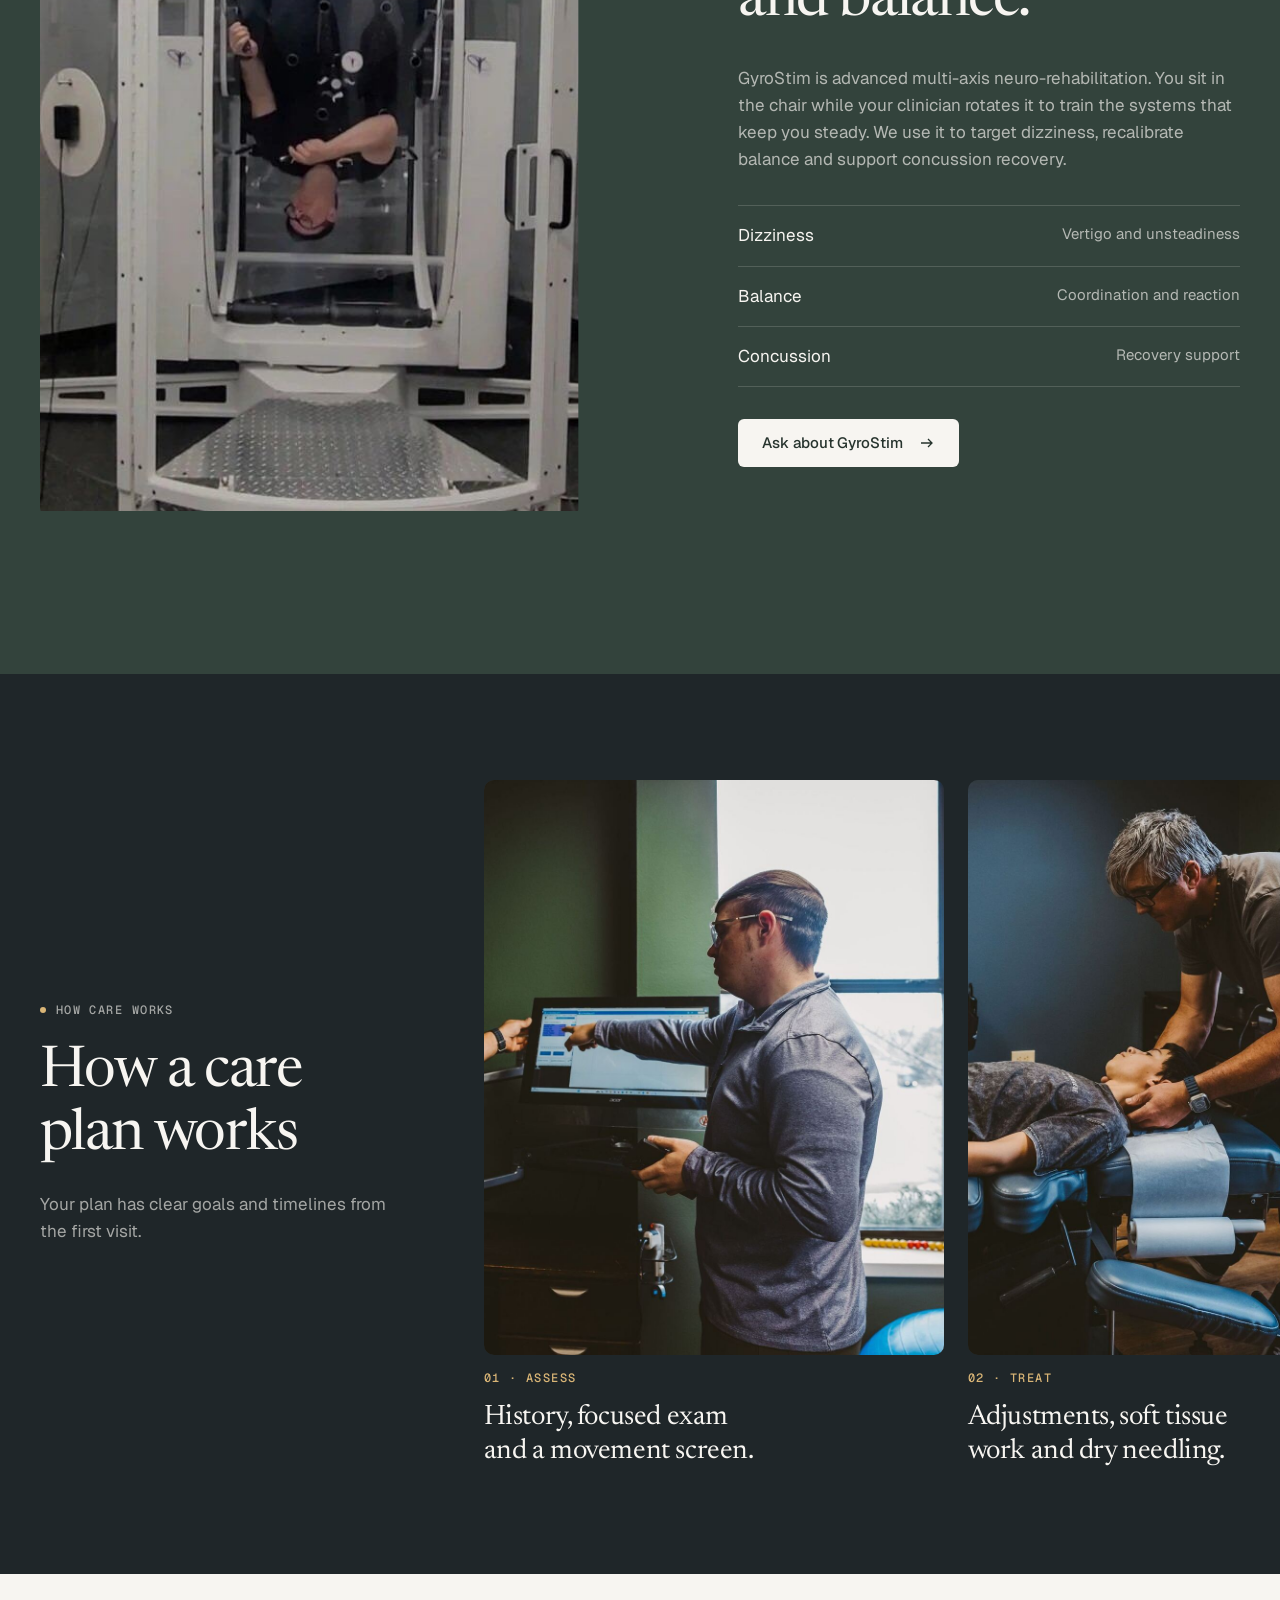
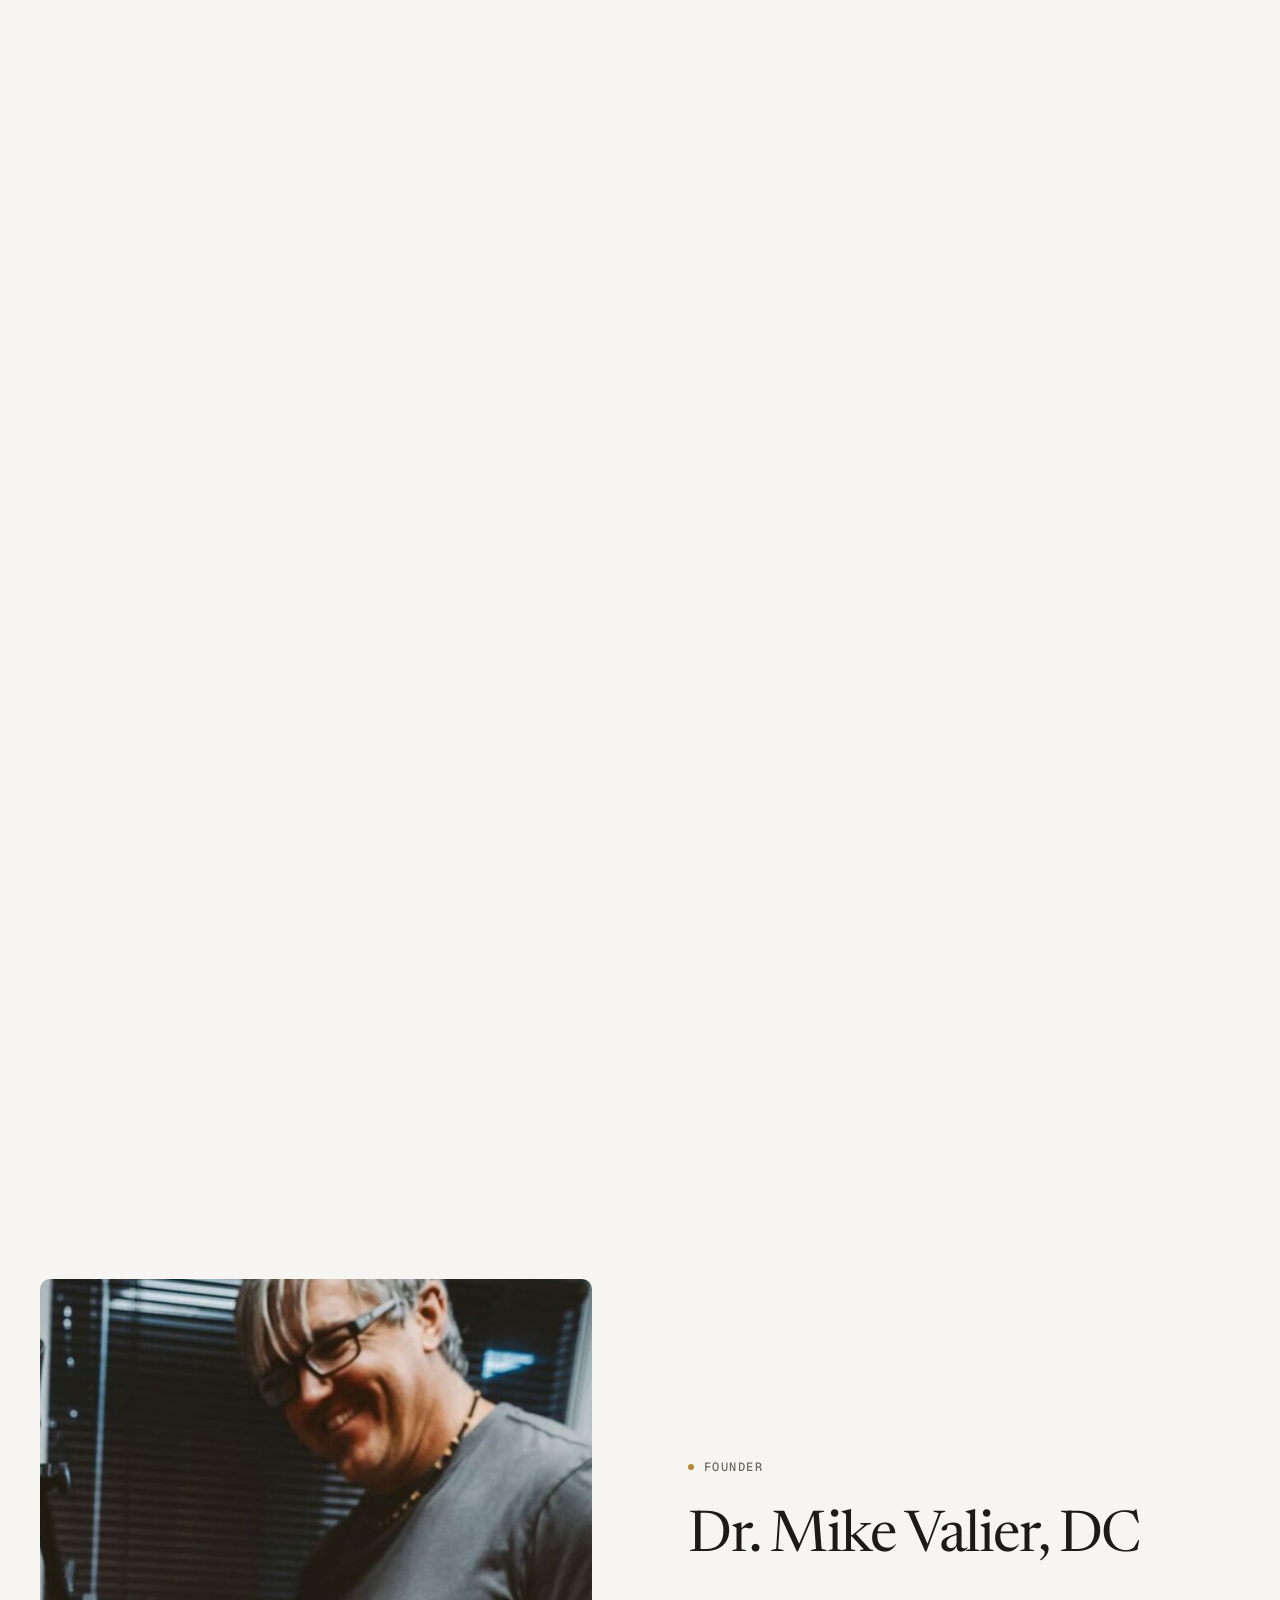
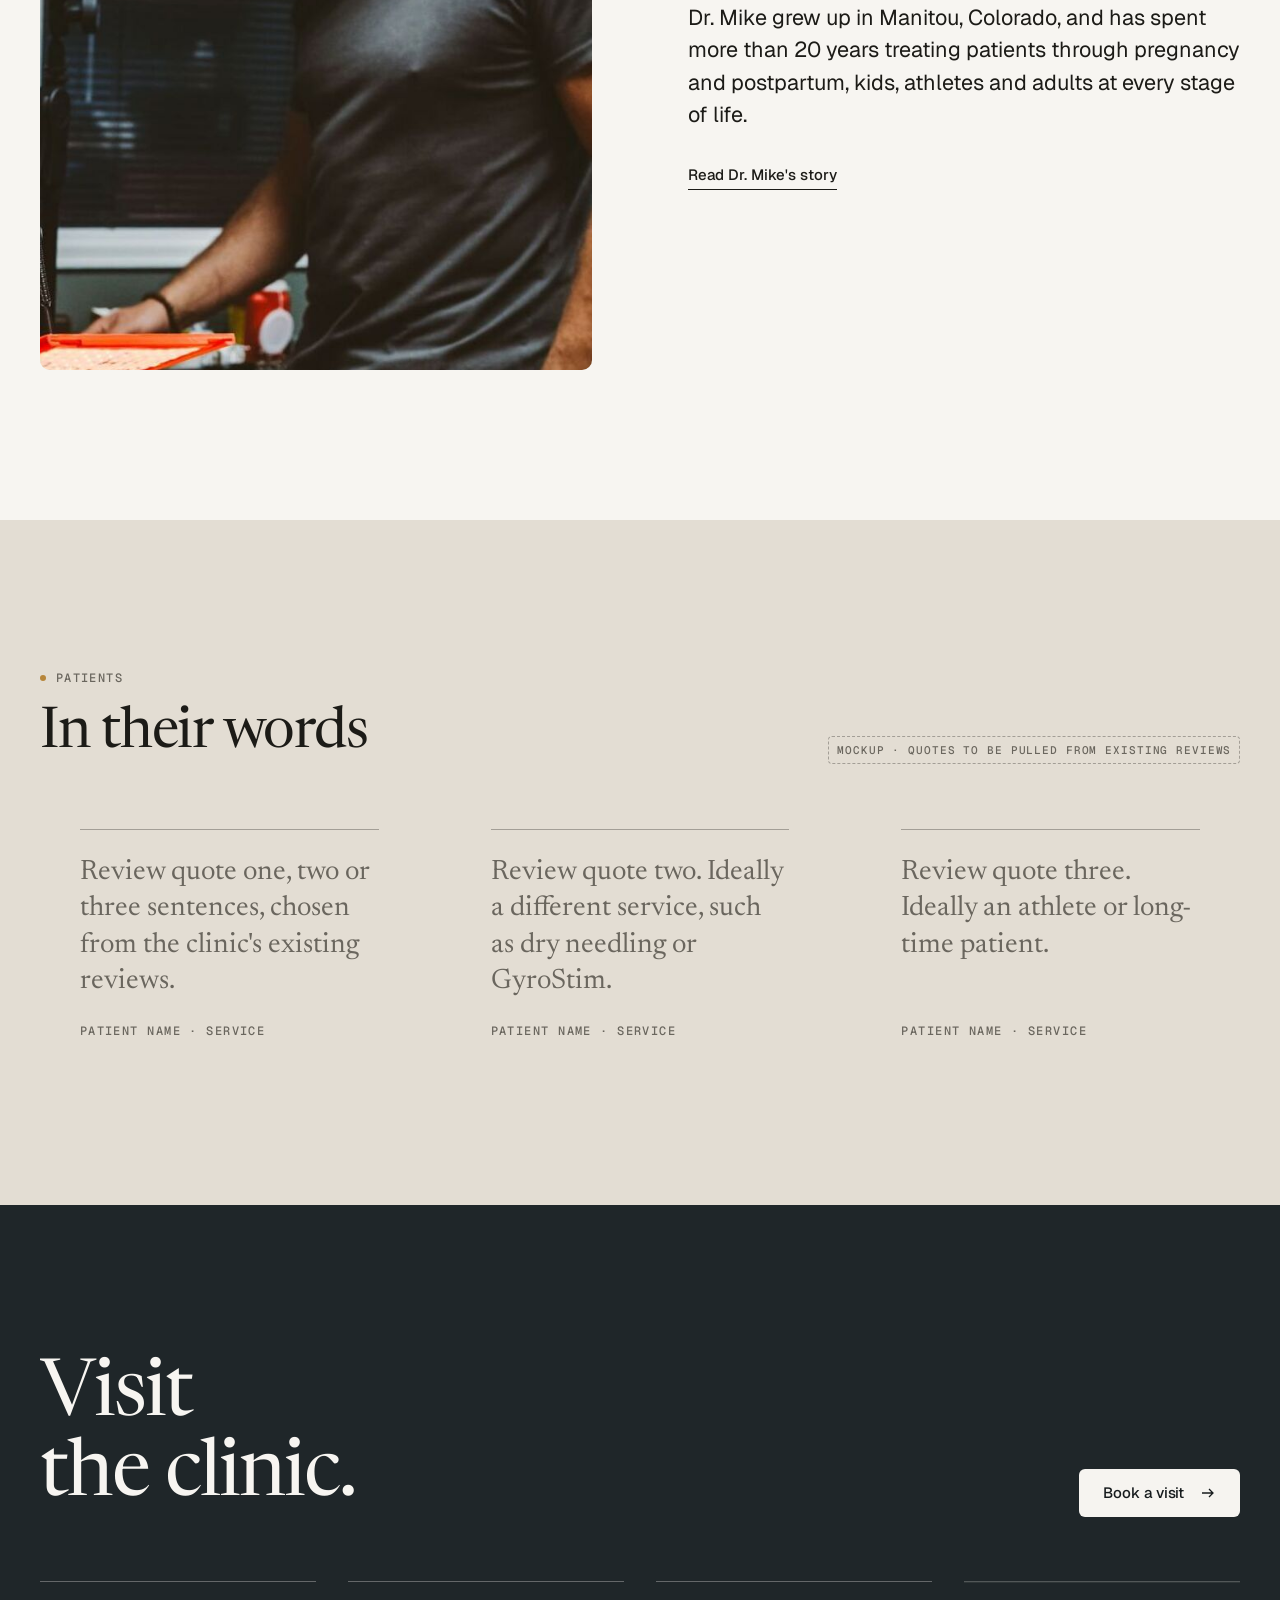
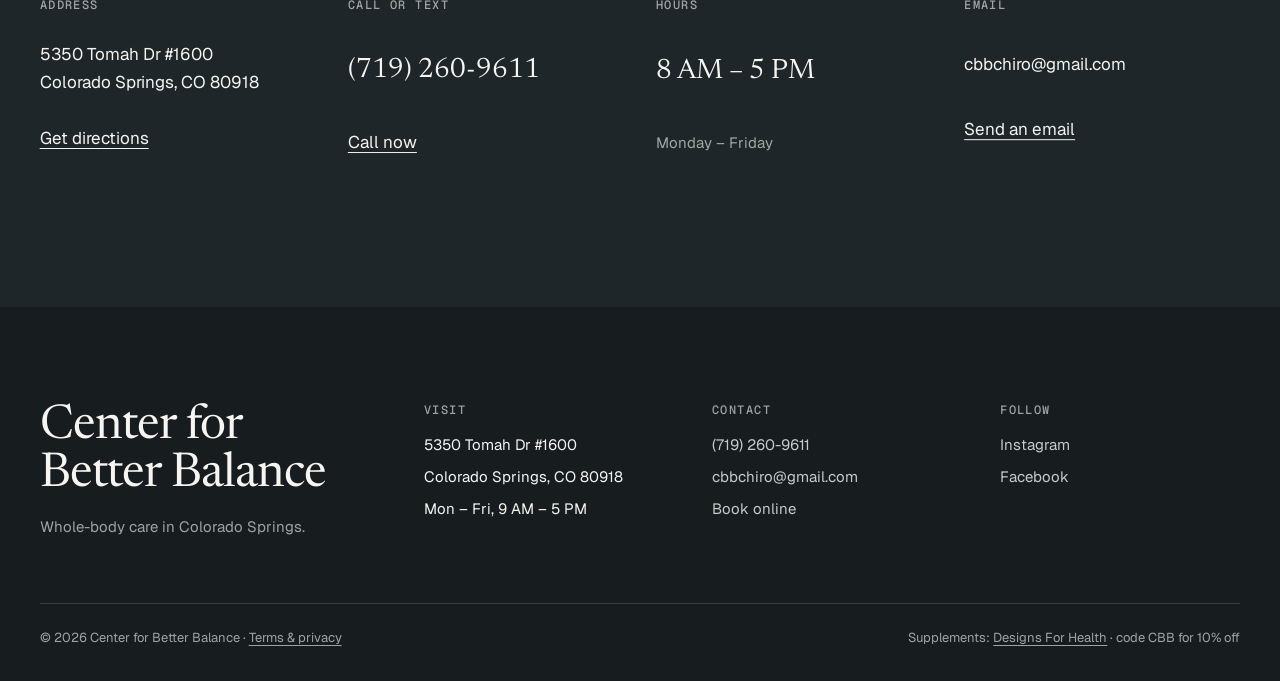
==== commit 756edc3f: "Add confirmed ZIP and Mon-Fri hours to pages and schema Co-Authored-By: Claude Opus 5.5 <noreply@ant" ====
--- a/index.html
+++ b/index.html
@@ -20,7 +20,7 @@
   <meta name="theme-color" content="#1F2629">
   <link rel="icon" href="/assets/img/favicon.svg" type="image/svg+xml">
   <link rel="preload" as="image" href="/assets/img/interior/table-adjust.jpg" fetchpriority="high">
-  <script type="application/ld+json">{"@context": "https://schema.org", "@type": ["Chiropractor", "MedicalClinic"], "@id": "https://www.cbbchiro.com/#clinic", "name": "Center for Better Balance", "alternateName": "CBB Chiropractic", "url": "https://www.cbbchiro.com/", "telephone": "+1-719-260-9611", "email": "cbbchiro@gmail.com", "address": {"@type": "PostalAddress", "streetAddress": "5350 Tomah Dr #1600", "addressLocality": "Colorado Springs", "addressRegion": "CO", "postalCode": "80918", "addressCountry": "US"}, "image": ["https://www.cbbchiro.com/assets/img/interior/table-adjust.jpg", "https://www.cbbchiro.com/assets/img/interior/consult-screen.jpg"], "logo": "https://www.cbbchiro.com/assets/img/favicon.svg", "areaServed": {"@type": "City", "name": "Colorado Springs", "containedInPlace": {"@type": "State", "name": "Colorado"}}, "founder": {"@id": "https://www.cbbchiro.com/about#dr-mike-valier"}, "employee": [{"@id": "https://www.cbbchiro.com/about#dr-mike-valier"}, {"@id": "https://www.cbbchiro.com/about#kevin-feldman"}], "medicalSpecialty": ["Musculoskeletal", "PhysicalTherapy"], "makesOffer": [{"@type": "Offer", "itemOffered": {"@type": "Service", "name": "Chiropractic care", "url": "https://www.cbbchiro.com/chiropractic-care"}}, {"@type": "Offer", "itemOffered": {"@type": "Service", "name": "Dry needling therapy", "url": "https://www.cbbchiro.com/dry-needling"}}, {"@type": "Offer", "itemOffered": {"@type": "Service", "name": "Physical therapy", "url": "https://www.cbbchiro.com/physical-therapy"}}, {"@type": "Offer", "itemOffered": {"@type": "Service", "name": "Personal training", "url": "https://www.cbbchiro.com/personal-training"}}, {"@type": "Offer", "itemOffered": {"@type": "Service", "name": "GyroStim neuro-rehabilitation", "url": "https://www.cbbchiro.com/#gyrostim"}}, {"@type": "Offer", "itemOffered": {"@type": "Service", "name": "Additional therapies", "url": "https://www.cbbchiro.com/additional-therapies"}}], "sameAs": ["https://www.instagram.com/cbbchiropractic", "https://www.facebook.com/profile.php?id=100095626749302"], "potentialAction": {"@type": "ReserveAction", "target": "https://www.cbbchiro.com/appointments#book", "name": "Book a visit"}}</script>
+  <script type="application/ld+json">{"@context": "https://schema.org", "@type": ["Chiropractor", "MedicalClinic"], "@id": "https://www.cbbchiro.com/#clinic", "name": "Center for Better Balance", "alternateName": "CBB Chiropractic", "url": "https://www.cbbchiro.com/", "telephone": "+1-719-260-9611", "email": "cbbchiro@gmail.com", "address": {"@type": "PostalAddress", "streetAddress": "5350 Tomah Dr #1600", "addressLocality": "Colorado Springs", "addressRegion": "CO", "postalCode": "80918", "addressCountry": "US"}, "image": ["https://www.cbbchiro.com/assets/img/interior/table-adjust.jpg", "https://www.cbbchiro.com/assets/img/interior/consult-screen.jpg"], "logo": "https://www.cbbchiro.com/assets/img/favicon.svg", "areaServed": {"@type": "City", "name": "Colorado Springs", "containedInPlace": {"@type": "State", "name": "Colorado"}}, "founder": {"@id": "https://www.cbbchiro.com/about#dr-mike-valier"}, "employee": [{"@id": "https://www.cbbchiro.com/about#dr-mike-valier"}, {"@id": "https://www.cbbchiro.com/about#kevin-feldman"}], "medicalSpecialty": ["Musculoskeletal", "PhysicalTherapy"], "makesOffer": [{"@type": "Offer", "itemOffered": {"@type": "Service", "name": "Chiropractic care", "url": "https://www.cbbchiro.com/chiropractic-care"}}, {"@type": "Offer", "itemOffered": {"@type": "Service", "name": "Dry needling therapy", "url": "https://www.cbbchiro.com/dry-needling"}}, {"@type": "Offer", "itemOffered": {"@type": "Service", "name": "Physical therapy", "url": "https://www.cbbchiro.com/physical-therapy"}}, {"@type": "Offer", "itemOffered": {"@type": "Service", "name": "Personal training", "url": "https://www.cbbchiro.com/personal-training"}}, {"@type": "Offer", "itemOffered": {"@type": "Service", "name": "GyroStim neuro-rehabilitation", "url": "https://www.cbbchiro.com/#gyrostim"}}, {"@type": "Offer", "itemOffered": {"@type": "Service", "name": "Additional therapies", "url": "https://www.cbbchiro.com/additional-therapies"}}], "sameAs": ["https://www.instagram.com/cbbchiropractic", "https://www.facebook.com/profile.php?id=100095626749302"], "potentialAction": {"@type": "ReserveAction", "target": "https://www.cbbchiro.com/appointments#book", "name": "Book a visit"}, "openingHoursSpecification": [{"@type": "OpeningHoursSpecification", "dayOfWeek": ["Monday", "Tuesday", "Wednesday", "Thursday", "Friday"], "opens": "09:00", "closes": "17:00"}]}</script>
   <script type="application/ld+json">{"@context": "https://schema.org", "@type": "WebSite", "name": "Center for Better Balance", "url": "https://www.cbbchiro.com/"}</script>
   <link rel="preconnect" href="https://fonts.googleapis.com">
   <link rel="preconnect" href="https://fonts.gstatic.com" crossorigin>
@@ -188,7 +188,7 @@
         <div class="visit__grid" data-reveal-group>
           <div class="visit__item" data-reveal><span class="t-label">Address</span><p>5350 Tomah Dr #1600<br>Colorado Springs, CO 80918</p><a href="https://www.google.com/maps/search/?api=1&query=5350+Tomah+Dr+%231600+Colorado+Springs+CO" target="_blank" rel="noopener">Get directions</a></div>
           <div class="visit__item" data-reveal><span class="t-label">Call or text</span><p class="t-num" style="font-size: var(--text-h3)">(719) 260-9611</p><a href="tel:+17192609611">Call now</a></div>
-          <div class="visit__item" data-reveal><span class="t-label">Hours</span><p class="t-num" style="font-size: var(--text-h3)"><span data-count="9">9</span> AM – <span data-count="5">5</span> PM</p><span class="t-small">Days to confirm</span></div>
+          <div class="visit__item" data-reveal><span class="t-label">Hours</span><p class="t-num" style="font-size: var(--text-h3)"><span data-count="9">9</span> AM – <span data-count="5">5</span> PM</p><span class="t-small">Monday – Friday</span></div>
           <div class="visit__item" data-reveal><span class="t-label">Email</span><p>cbbchiro@gmail.com</p><a href="mailto:cbbchiro@gmail.com">Send an email</a></div>
         </div>
       </div>
@@ -202,7 +202,7 @@
           <p class="footer__mark">Center for<br>Better Balance</p>
           <p class="t-small">Whole-body care in Colorado Springs.</p>
         </div>
-        <div><h4 class="t-label">Visit</h4><ul><li>5350 Tomah Dr #1600</li><li>Colorado Springs, CO 80918</li><li>9 AM – 5 PM</li></ul></div>
+        <div><h4 class="t-label">Visit</h4><ul><li>5350 Tomah Dr #1600</li><li>Colorado Springs, CO 80918</li><li>Mon – Fri, 9 AM – 5 PM</li></ul></div>
         <div><h4 class="t-label">Contact</h4><ul><li><a href="tel:+17192609611">(719) 260-9611</a></li><li><a href="mailto:cbbchiro@gmail.com">cbbchiro@gmail.com</a></li><li><a href="/appointments#book">Book online</a></li></ul></div>
         <div><h4 class="t-label">Follow</h4><ul><li><a href="https://www.instagram.com/cbbchiropractic" target="_blank" rel="noopener">Instagram</a></li><li><a href="https://www.facebook.com/profile.php?id=100095626749302" target="_blank" rel="noopener">Facebook</a></li></ul></div>
       </div>
